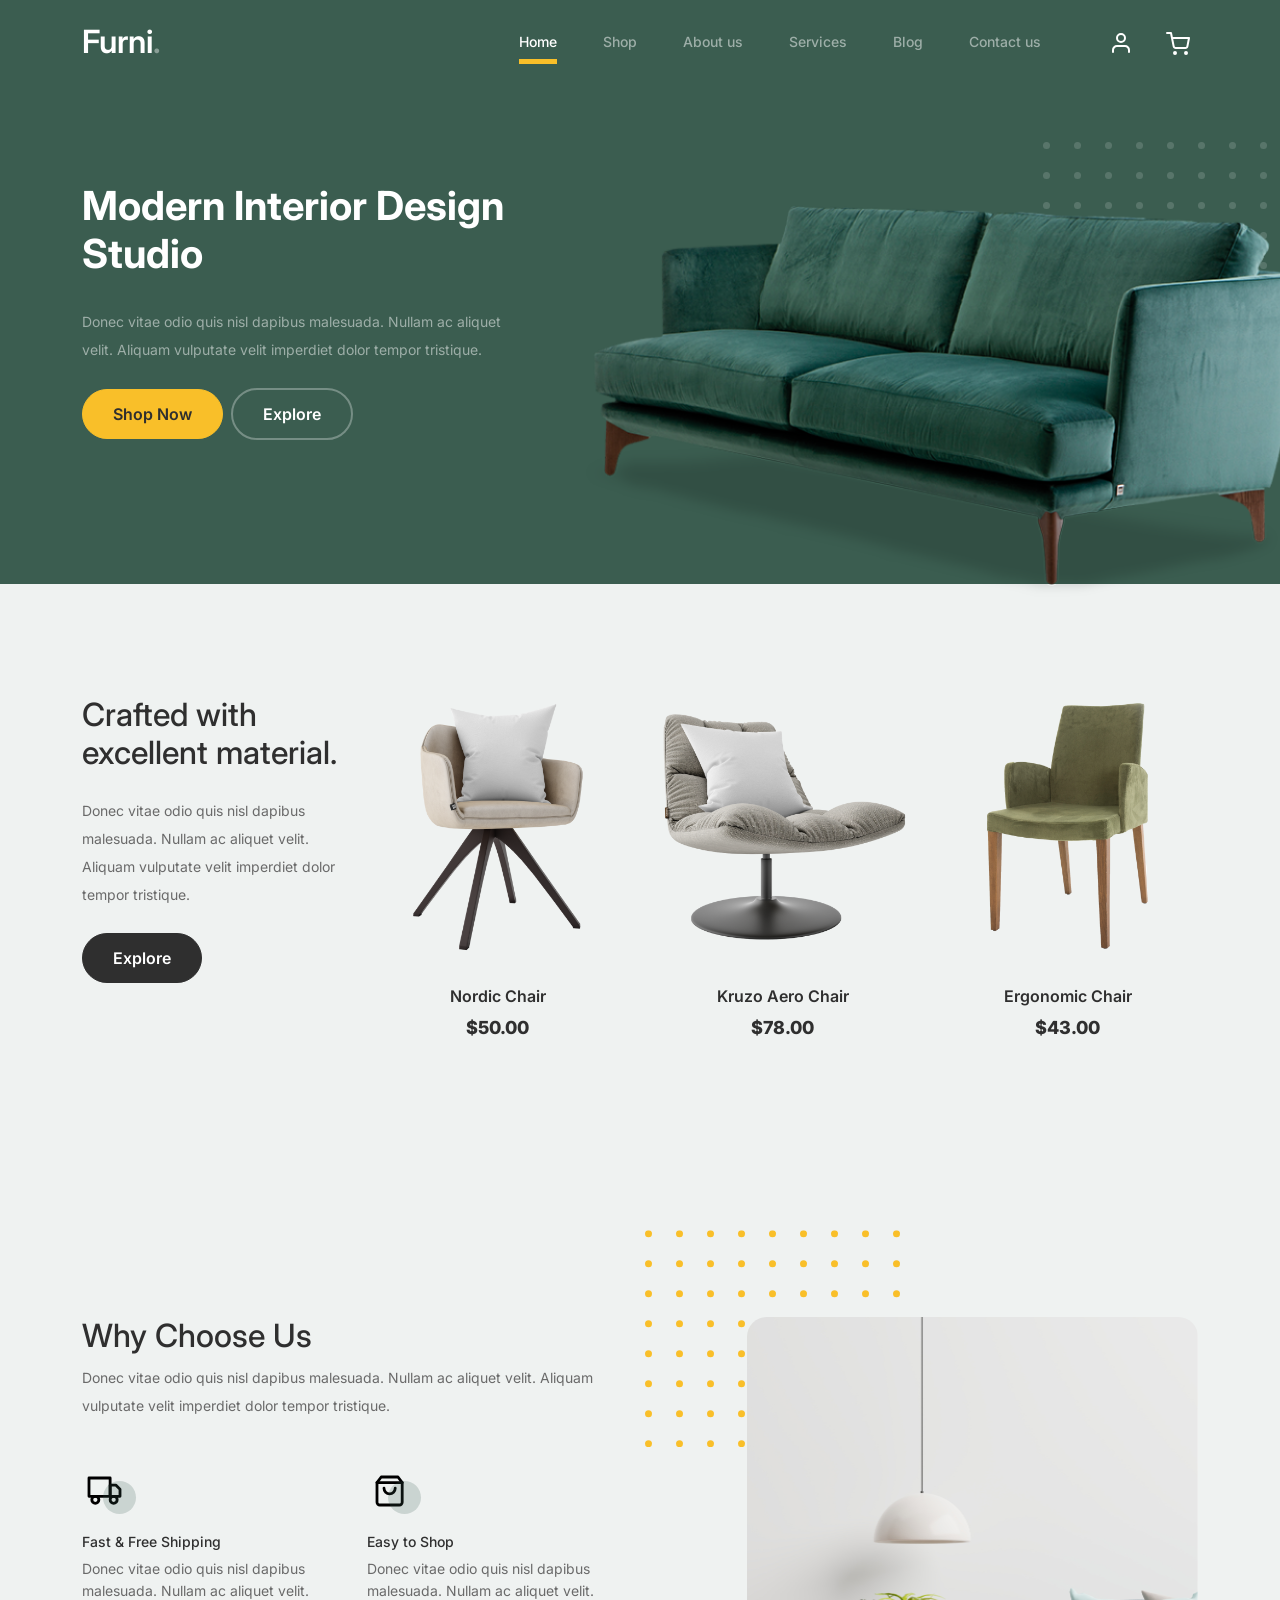
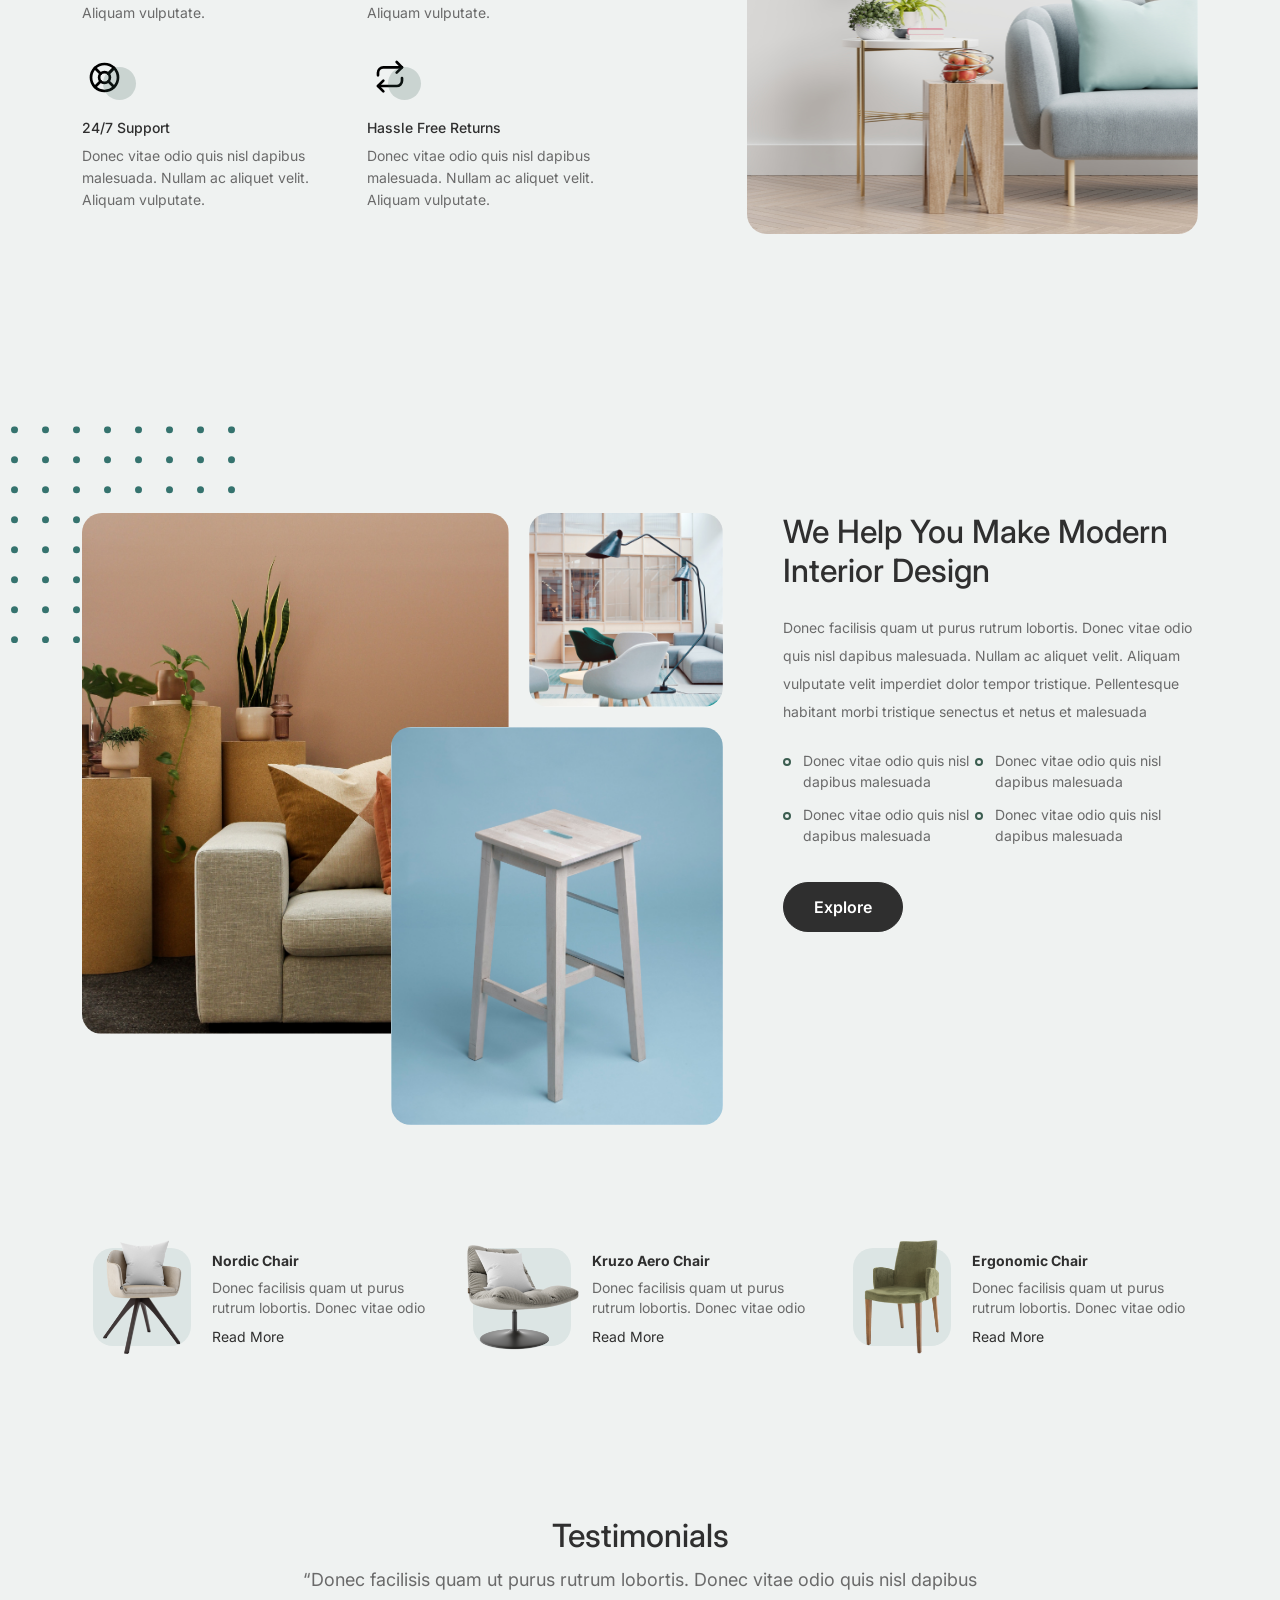
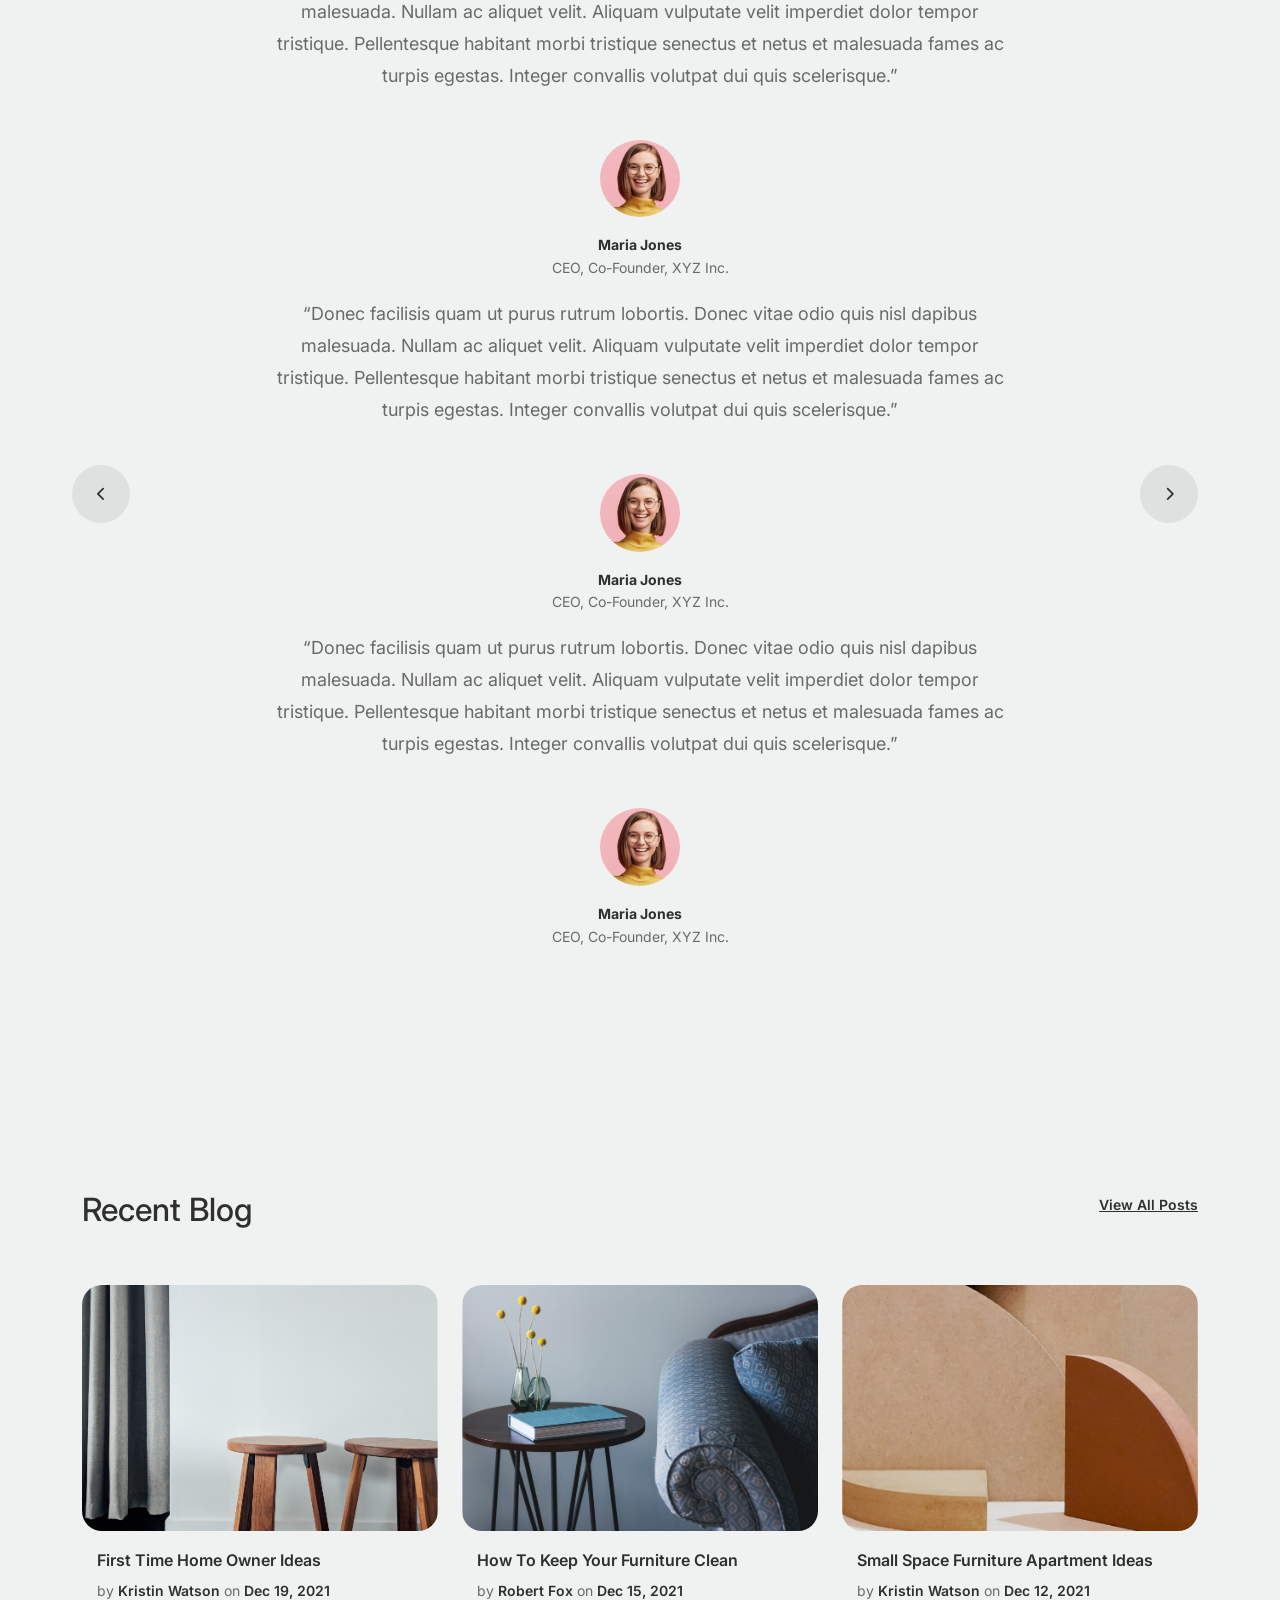
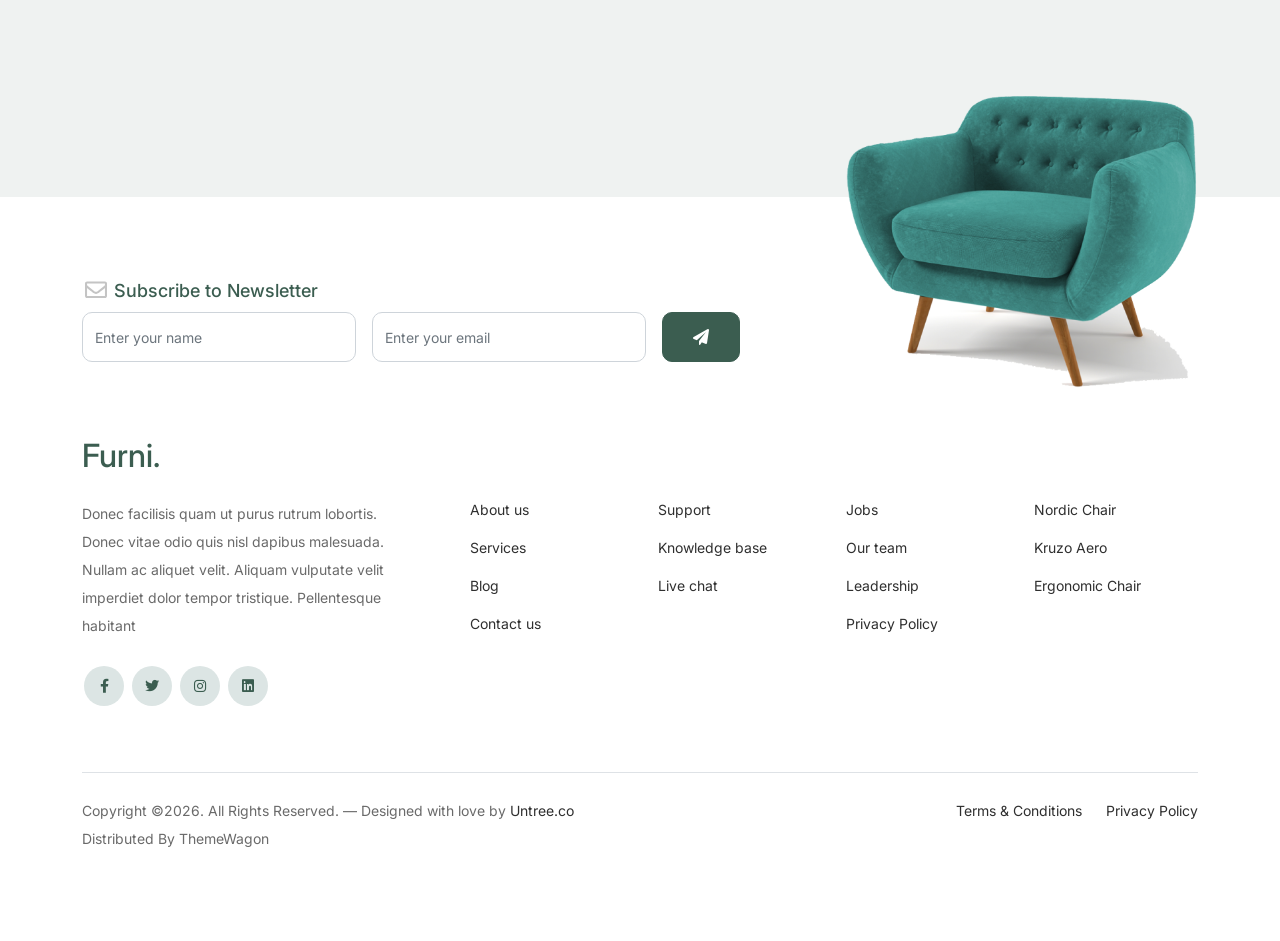
==== index.html @ c775f02a "Added the forms folder that contains the login,reg and forget password" ====
<!doctype html>
<html lang="en">
<head>
  <meta charset="utf-8">
  <meta name="viewport" content="width=device-width, initial-scale=1, shrink-to-fit=no">
  <meta name="author" content="Untree.co">
  <link rel="shortcut icon" href="favicon.png">

  <meta name="description" content="" />
  <meta name="keywords" content="bootstrap, bootstrap4" />

		<!-- Bootstrap CSS -->
		<link href="css/bootstrap.min.css" rel="stylesheet">
		<link href="https://cdnjs.cloudflare.com/ajax/libs/font-awesome/6.0.0-beta3/css/all.min.css" rel="stylesheet">
		<link href="css/tiny-slider.css" rel="stylesheet">
		<link href="css/style.css" rel="stylesheet">
		<title>Furni Free Bootstrap 5 Template for Furniture and Interior Design Websites by Untree.co </title>
	</head>

	<body>

		<!-- Start Header/Navigation -->
		<nav class="custom-navbar navbar navbar navbar-expand-md navbar-dark bg-dark" arial-label="Furni navigation bar">

			<div class="container">
				<a class="navbar-brand" href="index.html">Furni<span>.</span></a>

				<button class="navbar-toggler" type="button" data-bs-toggle="collapse" data-bs-target="#navbarsFurni" aria-controls="navbarsFurni" aria-expanded="false" aria-label="Toggle navigation">
					<span class="navbar-toggler-icon"></span>
				</button>

				<div class="collapse navbar-collapse" id="navbarsFurni">
					<ul class="custom-navbar-nav navbar-nav ms-auto mb-2 mb-md-0">
						<li class="nav-item active">
							<a class="nav-link" href="index.html">Home</a>
						</li>
						<li><a class="nav-link" href="shop.html">Shop</a></li>
						<li><a class="nav-link" href="about.html">About us</a></li>
						<li><a class="nav-link" href="services.html">Services</a></li>
						<li><a class="nav-link" href="blog.html">Blog</a></li>
						<li><a class="nav-link" href="contact.html">Contact us</a></li>
					</ul>

					<ul class="custom-navbar-cta navbar-nav mb-2 mb-md-0 ms-5">
						<li><a class="nav-link" href="/forms/login.html"><img src="images/user.svg"></a></li>
						<li><a class="nav-link" href="cart.html"><img src="images/cart.svg"></a></li>
					</ul>
				</div>
			</div>
				
		</nav>
		<!-- End Header/Navigation -->

		<!-- Start Hero Section -->
			<div class="hero">
				<div class="container">
					<div class="row justify-content-between">
						<div class="col-lg-5">
							<div class="intro-excerpt">
								<h1>Modern Interior <span clsas="d-block">Design Studio</span></h1>
								<p class="mb-4">Donec vitae odio quis nisl dapibus malesuada. Nullam ac aliquet velit. Aliquam vulputate velit imperdiet dolor tempor tristique.</p>
								<p><a href="" class="btn btn-secondary me-2">Shop Now</a><a href="#" class="btn btn-white-outline">Explore</a></p>
							</div>
						</div>
						<div class="col-lg-7">
							<div class="hero-img-wrap">
								<img src="images/couch.png" class="img-fluid">
							</div>
						</div>
					</div>
				</div>
			</div>
		<!-- End Hero Section -->

		<!-- Start Product Section -->
		<div class="product-section">
			<div class="container">
				<div class="row">

					<!-- Start Column 1 -->
					<div class="col-md-12 col-lg-3 mb-5 mb-lg-0">
						<h2 class="mb-4 section-title">Crafted with excellent material.</h2>
						<p class="mb-4">Donec vitae odio quis nisl dapibus malesuada. Nullam ac aliquet velit. Aliquam vulputate velit imperdiet dolor tempor tristique. </p>
						<p><a href="shop.html" class="btn">Explore</a></p>
					</div> 
					<!-- End Column 1 -->

					<!-- Start Column 2 -->
					<div class="col-12 col-md-4 col-lg-3 mb-5 mb-md-0">
						<a class="product-item" href="cart.html">
							<img src="images/product-1.png" class="img-fluid product-thumbnail">
							<h3 class="product-title">Nordic Chair</h3>
							<strong class="product-price">$50.00</strong>

							<span class="icon-cross">
								<img src="images/cross.svg" class="img-fluid">
							</span>
						</a>
					</div> 
					<!-- End Column 2 -->

					<!-- Start Column 3 -->
					<div class="col-12 col-md-4 col-lg-3 mb-5 mb-md-0">
						<a class="product-item" href="cart.html">
							<img src="images/product-2.png" class="img-fluid product-thumbnail">
							<h3 class="product-title">Kruzo Aero Chair</h3>
							<strong class="product-price">$78.00</strong>

							<span class="icon-cross">
								<img src="images/cross.svg" class="img-fluid">
							</span>
						</a>
					</div>
					<!-- End Column 3 -->

					<!-- Start Column 4 -->
					<div class="col-12 col-md-4 col-lg-3 mb-5 mb-md-0">
						<a class="product-item" href="cart.html">
							<img src="images/product-3.png" class="img-fluid product-thumbnail">
							<h3 class="product-title">Ergonomic Chair</h3>
							<strong class="product-price">$43.00</strong>

							<span class="icon-cross">
								<img src="images/cross.svg" class="img-fluid">
							</span>
						</a>
					</div>
					<!-- End Column 4 -->

				</div>
			</div>
		</div>
		<!-- End Product Section -->

		<!-- Start Why Choose Us Section -->
		<div class="why-choose-section">
			<div class="container">
				<div class="row justify-content-between">
					<div class="col-lg-6">
						<h2 class="section-title">Why Choose Us</h2>
						<p>Donec vitae odio quis nisl dapibus malesuada. Nullam ac aliquet velit. Aliquam vulputate velit imperdiet dolor tempor tristique.</p>

						<div class="row my-5">
							<div class="col-6 col-md-6">
								<div class="feature">
									<div class="icon">
										<img src="images/truck.svg" alt="Image" class="imf-fluid">
									</div>
									<h3>Fast &amp; Free Shipping</h3>
									<p>Donec vitae odio quis nisl dapibus malesuada. Nullam ac aliquet velit. Aliquam vulputate.</p>
								</div>
							</div>

							<div class="col-6 col-md-6">
								<div class="feature">
									<div class="icon">
										<img src="images/bag.svg" alt="Image" class="imf-fluid">
									</div>
									<h3>Easy to Shop</h3>
									<p>Donec vitae odio quis nisl dapibus malesuada. Nullam ac aliquet velit. Aliquam vulputate.</p>
								</div>
							</div>

							<div class="col-6 col-md-6">
								<div class="feature">
									<div class="icon">
										<img src="images/support.svg" alt="Image" class="imf-fluid">
									</div>
									<h3>24/7 Support</h3>
									<p>Donec vitae odio quis nisl dapibus malesuada. Nullam ac aliquet velit. Aliquam vulputate.</p>
								</div>
							</div>

							<div class="col-6 col-md-6">
								<div class="feature">
									<div class="icon">
										<img src="images/return.svg" alt="Image" class="imf-fluid">
									</div>
									<h3>Hassle Free Returns</h3>
									<p>Donec vitae odio quis nisl dapibus malesuada. Nullam ac aliquet velit. Aliquam vulputate.</p>
								</div>
							</div>

						</div>
					</div>

					<div class="col-lg-5">
						<div class="img-wrap">
							<img src="images/why-choose-us-img.jpg" alt="Image" class="img-fluid">
						</div>
					</div>

				</div>
			</div>
		</div>
		<!-- End Why Choose Us Section -->

		<!-- Start We Help Section -->
		<div class="we-help-section">
			<div class="container">
				<div class="row justify-content-between">
					<div class="col-lg-7 mb-5 mb-lg-0">
						<div class="imgs-grid">
							<div class="grid grid-1"><img src="images/img-grid-1.jpg" alt="Untree.co"></div>
							<div class="grid grid-2"><img src="images/img-grid-2.jpg" alt="Untree.co"></div>
							<div class="grid grid-3"><img src="images/img-grid-3.jpg" alt="Untree.co"></div>
						</div>
					</div>
					<div class="col-lg-5 ps-lg-5">
						<h2 class="section-title mb-4">We Help You Make Modern Interior Design</h2>
						<p>Donec facilisis quam ut purus rutrum lobortis. Donec vitae odio quis nisl dapibus malesuada. Nullam ac aliquet velit. Aliquam vulputate velit imperdiet dolor tempor tristique. Pellentesque habitant morbi tristique senectus et netus et malesuada</p>

						<ul class="list-unstyled custom-list my-4">
							<li>Donec vitae odio quis nisl dapibus malesuada</li>
							<li>Donec vitae odio quis nisl dapibus malesuada</li>
							<li>Donec vitae odio quis nisl dapibus malesuada</li>
							<li>Donec vitae odio quis nisl dapibus malesuada</li>
						</ul>
						<p><a herf="#" class="btn">Explore</a></p>
					</div>
				</div>
			</div>
		</div>
		<!-- End We Help Section -->

		<!-- Start Popular Product -->
		<div class="popular-product">
			<div class="container">
				<div class="row">

					<div class="col-12 col-md-6 col-lg-4 mb-4 mb-lg-0">
						<div class="product-item-sm d-flex">
							<div class="thumbnail">
								<img src="images/product-1.png" alt="Image" class="img-fluid">
							</div>
							<div class="pt-3">
								<h3>Nordic Chair</h3>
								<p>Donec facilisis quam ut purus rutrum lobortis. Donec vitae odio </p>
								<p><a href="#">Read More</a></p>
							</div>
						</div>
					</div>

					<div class="col-12 col-md-6 col-lg-4 mb-4 mb-lg-0">
						<div class="product-item-sm d-flex">
							<div class="thumbnail">
								<img src="images/product-2.png" alt="Image" class="img-fluid">
							</div>
							<div class="pt-3">
								<h3>Kruzo Aero Chair</h3>
								<p>Donec facilisis quam ut purus rutrum lobortis. Donec vitae odio </p>
								<p><a href="#">Read More</a></p>
							</div>
						</div>
					</div>

					<div class="col-12 col-md-6 col-lg-4 mb-4 mb-lg-0">
						<div class="product-item-sm d-flex">
							<div class="thumbnail">
								<img src="images/product-3.png" alt="Image" class="img-fluid">
							</div>
							<div class="pt-3">
								<h3>Ergonomic Chair</h3>
								<p>Donec facilisis quam ut purus rutrum lobortis. Donec vitae odio </p>
								<p><a href="#">Read More</a></p>
							</div>
						</div>
					</div>

				</div>
			</div>
		</div>
		<!-- End Popular Product -->

		<!-- Start Testimonial Slider -->
		<div class="testimonial-section">
			<div class="container">
				<div class="row">
					<div class="col-lg-7 mx-auto text-center">
						<h2 class="section-title">Testimonials</h2>
					</div>
				</div>

				<div class="row justify-content-center">
					<div class="col-lg-12">
						<div class="testimonial-slider-wrap text-center">

							<div id="testimonial-nav">
								<span class="prev" data-controls="prev"><span class="fa fa-chevron-left"></span></span>
								<span class="next" data-controls="next"><span class="fa fa-chevron-right"></span></span>
							</div>

							<div class="testimonial-slider">
								
								<div class="item">
									<div class="row justify-content-center">
										<div class="col-lg-8 mx-auto">

											<div class="testimonial-block text-center">
												<blockquote class="mb-5">
													<p>&ldquo;Donec facilisis quam ut purus rutrum lobortis. Donec vitae odio quis nisl dapibus malesuada. Nullam ac aliquet velit. Aliquam vulputate velit imperdiet dolor tempor tristique. Pellentesque habitant morbi tristique senectus et netus et malesuada fames ac turpis egestas. Integer convallis volutpat dui quis scelerisque.&rdquo;</p>
												</blockquote>

												<div class="author-info">
													<div class="author-pic">
														<img src="images/person-1.png" alt="Maria Jones" class="img-fluid">
													</div>
													<h3 class="font-weight-bold">Maria Jones</h3>
													<span class="position d-block mb-3">CEO, Co-Founder, XYZ Inc.</span>
												</div>
											</div>

										</div>
									</div>
								</div> 
								<!-- END item -->

								<div class="item">
									<div class="row justify-content-center">
										<div class="col-lg-8 mx-auto">

											<div class="testimonial-block text-center">
												<blockquote class="mb-5">
													<p>&ldquo;Donec facilisis quam ut purus rutrum lobortis. Donec vitae odio quis nisl dapibus malesuada. Nullam ac aliquet velit. Aliquam vulputate velit imperdiet dolor tempor tristique. Pellentesque habitant morbi tristique senectus et netus et malesuada fames ac turpis egestas. Integer convallis volutpat dui quis scelerisque.&rdquo;</p>
												</blockquote>

												<div class="author-info">
													<div class="author-pic">
														<img src="images/person-1.png" alt="Maria Jones" class="img-fluid">
													</div>
													<h3 class="font-weight-bold">Maria Jones</h3>
													<span class="position d-block mb-3">CEO, Co-Founder, XYZ Inc.</span>
												</div>
											</div>

										</div>
									</div>
								</div> 
								<!-- END item -->

								<div class="item">
									<div class="row justify-content-center">
										<div class="col-lg-8 mx-auto">

											<div class="testimonial-block text-center">
												<blockquote class="mb-5">
													<p>&ldquo;Donec facilisis quam ut purus rutrum lobortis. Donec vitae odio quis nisl dapibus malesuada. Nullam ac aliquet velit. Aliquam vulputate velit imperdiet dolor tempor tristique. Pellentesque habitant morbi tristique senectus et netus et malesuada fames ac turpis egestas. Integer convallis volutpat dui quis scelerisque.&rdquo;</p>
												</blockquote>

												<div class="author-info">
													<div class="author-pic">
														<img src="images/person-1.png" alt="Maria Jones" class="img-fluid">
													</div>
													<h3 class="font-weight-bold">Maria Jones</h3>
													<span class="position d-block mb-3">CEO, Co-Founder, XYZ Inc.</span>
												</div>
											</div>

										</div>
									</div>
								</div> 
								<!-- END item -->

							</div>

						</div>
					</div>
				</div>
			</div>
		</div>
		<!-- End Testimonial Slider -->

		<!-- Start Blog Section -->
		<div class="blog-section">
			<div class="container">
				<div class="row mb-5">
					<div class="col-md-6">
						<h2 class="section-title">Recent Blog</h2>
					</div>
					<div class="col-md-6 text-start text-md-end">
						<a href="#" class="more">View All Posts</a>
					</div>
				</div>

				<div class="row">

					<div class="col-12 col-sm-6 col-md-4 mb-4 mb-md-0">
						<div class="post-entry">
							<a href="#" class="post-thumbnail"><img src="images/post-1.jpg" alt="Image" class="img-fluid"></a>
							<div class="post-content-entry">
								<h3><a href="#">First Time Home Owner Ideas</a></h3>
								<div class="meta">
									<span>by <a href="#">Kristin Watson</a></span> <span>on <a href="#">Dec 19, 2021</a></span>
								</div>
							</div>
						</div>
					</div>

					<div class="col-12 col-sm-6 col-md-4 mb-4 mb-md-0">
						<div class="post-entry">
							<a href="#" class="post-thumbnail"><img src="images/post-2.jpg" alt="Image" class="img-fluid"></a>
							<div class="post-content-entry">
								<h3><a href="#">How To Keep Your Furniture Clean</a></h3>
								<div class="meta">
									<span>by <a href="#">Robert Fox</a></span> <span>on <a href="#">Dec 15, 2021</a></span>
								</div>
							</div>
						</div>
					</div>

					<div class="col-12 col-sm-6 col-md-4 mb-4 mb-md-0">
						<div class="post-entry">
							<a href="#" class="post-thumbnail"><img src="images/post-3.jpg" alt="Image" class="img-fluid"></a>
							<div class="post-content-entry">
								<h3><a href="#">Small Space Furniture Apartment Ideas</a></h3>
								<div class="meta">
									<span>by <a href="#">Kristin Watson</a></span> <span>on <a href="#">Dec 12, 2021</a></span>
								</div>
							</div>
						</div>
					</div>

				</div>
			</div>
		</div>
		<!-- End Blog Section -->	

		<!-- Start Footer Section -->
		<footer class="footer-section">
			<div class="container relative">

				<div class="sofa-img">
					<img src="images/sofa.png" alt="Image" class="img-fluid">
				</div>

				<div class="row">
					<div class="col-lg-8">
						<div class="subscription-form">
							<h3 class="d-flex align-items-center"><span class="me-1"><img src="images/envelope-outline.svg" alt="Image" class="img-fluid"></span><span>Subscribe to Newsletter</span></h3>

							<form action="#" class="row g-3">
								<div class="col-auto">
									<input type="text" class="form-control" placeholder="Enter your name">
								</div>
								<div class="col-auto">
									<input type="email" class="form-control" placeholder="Enter your email">
								</div>
								<div class="col-auto">
									<button class="btn btn-primary">
										<span class="fa fa-paper-plane"></span>
									</button>
								</div>
							</form>

						</div>
					</div>
				</div>

				<div class="row g-5 mb-5">
					<div class="col-lg-4">
						<div class="mb-4 footer-logo-wrap"><a href="#" class="footer-logo">Furni<span>.</span></a></div>
						<p class="mb-4">Donec facilisis quam ut purus rutrum lobortis. Donec vitae odio quis nisl dapibus malesuada. Nullam ac aliquet velit. Aliquam vulputate velit imperdiet dolor tempor tristique. Pellentesque habitant</p>

						<ul class="list-unstyled custom-social">
							<li><a href="#"><span class="fa fa-brands fa-facebook-f"></span></a></li>
							<li><a href="#"><span class="fa fa-brands fa-twitter"></span></a></li>
							<li><a href="#"><span class="fa fa-brands fa-instagram"></span></a></li>
							<li><a href="#"><span class="fa fa-brands fa-linkedin"></span></a></li>
						</ul>
					</div>

					<div class="col-lg-8">
						<div class="row links-wrap">
							<div class="col-6 col-sm-6 col-md-3">
								<ul class="list-unstyled">
									<li><a href="#">About us</a></li>
									<li><a href="#">Services</a></li>
									<li><a href="#">Blog</a></li>
									<li><a href="#">Contact us</a></li>
								</ul>
							</div>

							<div class="col-6 col-sm-6 col-md-3">
								<ul class="list-unstyled">
									<li><a href="#">Support</a></li>
									<li><a href="#">Knowledge base</a></li>
									<li><a href="#">Live chat</a></li>
								</ul>
							</div>

							<div class="col-6 col-sm-6 col-md-3">
								<ul class="list-unstyled">
									<li><a href="#">Jobs</a></li>
									<li><a href="#">Our team</a></li>
									<li><a href="#">Leadership</a></li>
									<li><a href="#">Privacy Policy</a></li>
								</ul>
							</div>

							<div class="col-6 col-sm-6 col-md-3">
								<ul class="list-unstyled">
									<li><a href="#">Nordic Chair</a></li>
									<li><a href="#">Kruzo Aero</a></li>
									<li><a href="#">Ergonomic Chair</a></li>
								</ul>
							</div>
						</div>
					</div>

				</div>

				<div class="border-top copyright">
					<div class="row pt-4">
						<div class="col-lg-6">
							<p class="mb-2 text-center text-lg-start">Copyright &copy;<script>document.write(new Date().getFullYear());</script>. All Rights Reserved. &mdash; Designed with love by <a href="https://untree.co">Untree.co</a> Distributed By <a hreff="https://themewagon.com">ThemeWagon</a>  <!-- License information: https://untree.co/license/ -->
            </p>
						</div>

						<div class="col-lg-6 text-center text-lg-end">
							<ul class="list-unstyled d-inline-flex ms-auto">
								<li class="me-4"><a href="#">Terms &amp; Conditions</a></li>
								<li><a href="#">Privacy Policy</a></li>
							</ul>
						</div>

					</div>
				</div>

			</div>
		</footer>
		<!-- End Footer Section -->	


		<script src="js/bootstrap.bundle.min.js"></script>
		<script src="js/tiny-slider.js"></script>
		<script src="js/custom.js"></script>
	</body>

</html>
---- css/tiny-slider.css ----
.tns-outer{padding:0 !important}.tns-outer [hidden]{display:none !important}.tns-outer [aria-controls],.tns-outer [data-action]{cursor:pointer}.tns-slider{-webkit-transition:all 0s;-moz-transition:all 0s;transition:all 0s}.tns-slider>.tns-item{-webkit-box-sizing:border-box;-moz-box-sizing:border-box;box-sizing:border-box}.tns-horizontal.tns-subpixel{white-space:nowrap}.tns-horizontal.tns-subpixel>.tns-item{display:inline-block;vertical-align:top;white-space:normal}.tns-horizontal.tns-no-subpixel:after{content:'';display:table;clear:both}.tns-horizontal.tns-no-subpixel>.tns-item{float:left}.tns-horizontal.tns-carousel.tns-no-subpixel>.tns-item{margin-right:-100%}.tns-no-calc{position:relative;left:0}.tns-gallery{position:relative;left:0;min-height:1px}.tns-gallery>.tns-item{position:absolute;left:-100%;-webkit-transition:transform 0s, opacity 0s;-moz-transition:transform 0s, opacity 0s;transition:transform 0s, opacity 0s}.tns-gallery>.tns-slide-active{position:relative;left:auto !important}.tns-gallery>.tns-moving{-webkit-transition:all 0.25s;-moz-transition:all 0.25s;transition:all 0.25s}.tns-autowidth{display:inline-block}.tns-lazy-img{-webkit-transition:opacity 0.6s;-moz-transition:opacity 0.6s;transition:opacity 0.6s;opacity:0.6}.tns-lazy-img.tns-complete{opacity:1}.tns-ah{-webkit-transition:height 0s;-moz-transition:height 0s;transition:height 0s}.tns-ovh{overflow:hidden}.tns-visually-hidden{position:absolute;left:-10000em}.tns-transparent{opacity:0;visibility:hidden}.tns-fadeIn{opacity:1;filter:alpha(opacity=100);z-index:0}.tns-normal,.tns-fadeOut{opacity:0;filter:alpha(opacity=0);z-index:-1}.tns-vpfix{white-space:nowrap}.tns-vpfix>div,.tns-vpfix>li{display:inline-block}.tns-t-subp2{margin:0 auto;width:310px;position:relative;height:10px;overflow:hidden}.tns-t-ct{width:2333.3333333%;width:-webkit-calc(100% * 70 / 3);width:-moz-calc(100% * 70 / 3);width:calc(100% * 70 / 3);position:absolute;right:0}.tns-t-ct:after{content:'';display:table;clear:both}.tns-t-ct>div{width:1.4285714%;width:-webkit-calc(100% / 70);width:-moz-calc(100% / 70);width:calc(100% / 70);height:10px;float:left}

/*# sourceMappingURL=sourcemaps/tiny-slider.css.map */
---- css/style.css ----
/*
* Template Name: UntreeStore
* Template Author: Untree.co
* Author URI: https://untree.co/
* License: https://creativecommons.org/licenses/by/3.0/
*/
@import url("https://fonts.googleapis.com/css2?family=Inter:wght@400;500;600;700;800&display=swap");
body {
  overflow-x: hidden;
  position: relative; }

body {
  font-family: "Inter", sans-serif;
  font-weight: 400;
  line-height: 28px;
  color: #6a6a6a;
  font-size: 14px;
  background-color: #eff2f1; }

a {
  text-decoration: none;
  -webkit-transition: .3s all ease;
  -o-transition: .3s all ease;
  transition: .3s all ease;
  color: #2f2f2f;
  text-decoration: underline; }
  a:hover {
    color: #2f2f2f;
    text-decoration: none; }
  a.more {
    font-weight: 600; }

.custom-navbar {
  background: #3b5d50 !important;
  padding-top: 20px;
  padding-bottom: 20px; }
  .custom-navbar .navbar-brand {
    font-size: 32px;
    font-weight: 600; }
    .custom-navbar .navbar-brand > span {
      opacity: .4; }
  .custom-navbar .navbar-toggler {
    border-color: transparent; }
    .custom-navbar .navbar-toggler:active, .custom-navbar .navbar-toggler:focus {
      -webkit-box-shadow: none;
      box-shadow: none;
      outline: none; }
  @media (min-width: 992px) {
    .custom-navbar .custom-navbar-nav li {
      margin-left: 15px;
      margin-right: 15px; } }
  .custom-navbar .custom-navbar-nav li a {
    font-weight: 500;
    color: #ffffff !important;
    opacity: .5;
    -webkit-transition: .3s all ease;
    -o-transition: .3s all ease;
    transition: .3s all ease;
    position: relative; }
    @media (min-width: 768px) {
      .custom-navbar .custom-navbar-nav li a:before {
        content: "";
        position: absolute;
        bottom: 0;
        left: 8px;
        right: 8px;
        background: #f9bf29;
        height: 5px;
        opacity: 1;
        visibility: visible;
        width: 0;
        -webkit-transition: .15s all ease-out;
        -o-transition: .15s all ease-out;
        transition: .15s all ease-out; } }
    .custom-navbar .custom-navbar-nav li a:hover {
      opacity: 1; }
      .custom-navbar .custom-navbar-nav li a:hover:before {
        width: calc(100% - 16px); }
  .custom-navbar .custom-navbar-nav li.active a {
    opacity: 1; }
    .custom-navbar .custom-navbar-nav li.active a:before {
      width: calc(100% - 16px); }
  .custom-navbar .custom-navbar-cta {
    margin-left: 0 !important;
    -webkit-box-orient: horizontal;
    -webkit-box-direction: normal;
    -ms-flex-direction: row;
    flex-direction: row; }
    @media (min-width: 768px) {
      .custom-navbar .custom-navbar-cta {
        margin-left: 40px !important; } }
    .custom-navbar .custom-navbar-cta li {
      margin-left: 0px;
      margin-right: 0px; }
      .custom-navbar .custom-navbar-cta li:first-child {
        margin-right: 20px; }

.hero {
  background: #3b5d50;
  padding: calc(4rem - 30px) 0 0rem 0; }
  @media (min-width: 768px) {
    .hero {
      padding: calc(4rem - 30px) 0 4rem 0; } }
  @media (min-width: 992px) {
    .hero {
      padding: calc(8rem - 30px) 0 8rem 0; } }
  .hero .intro-excerpt {
    position: relative;
    z-index: 4; }
    @media (min-width: 992px) {
      .hero .intro-excerpt {
        max-width: 450px; } }
  .hero h1 {
    font-weight: 700;
    color: #ffffff;
    margin-bottom: 30px; }
    @media (min-width: 1400px) {
      .hero h1 {
        font-size: 54px; } }
  .hero p {
    color: rgba(255, 255, 255, 0.5);
    margin-botom: 30px; }
  .hero .hero-img-wrap {
    position: relative; }
    .hero .hero-img-wrap img {
      position: relative;
      top: 0px;
      right: 0px;
      z-index: 2;
      max-width: 780px;
      left: -20px; }
      @media (min-width: 768px) {
        .hero .hero-img-wrap img {
          right: 0px;
          left: -100px; } }
      @media (min-width: 992px) {
        .hero .hero-img-wrap img {
          left: 0px;
          top: -80px;
          position: absolute;
          right: -50px; } }
      @media (min-width: 1200px) {
        .hero .hero-img-wrap img {
          left: 0px;
          top: -80px;
          right: -100px; } }
    .hero .hero-img-wrap:after {
      content: "";
      position: absolute;
      width: 255px;
      height: 217px;
      background-image: url("../images/dots-light.svg");
      background-size: contain;
      background-repeat: no-repeat;
      right: -100px;
      top: -0px; }
      @media (min-width: 1200px) {
        .hero .hero-img-wrap:after {
          top: -40px; } }

.btn {
  font-weight: 600;
  padding: 12px 30px;
  border-radius: 30px;
  color: #ffffff;
  background: #2f2f2f;
  border-color: #2f2f2f; }
  .btn:hover {
    color: #ffffff;
    background: #222222;
    border-color: #222222; }
  .btn:active, .btn:focus {
    outline: none !important;
    -webkit-box-shadow: none;
    box-shadow: none; }
  .btn.btn-primary {
    background: #3b5d50;
    border-color: #3b5d50; }
    .btn.btn-primary:hover {
      background: #314d43;
      border-color: #314d43; }
  .btn.btn-secondary {
    color: #2f2f2f;
    background: #f9bf29;
    border-color: #f9bf29; }
    .btn.btn-secondary:hover {
      background: #f8b810;
      border-color: #f8b810; }
  .btn.btn-white-outline {
    background: transparent;
    border-width: 2px;
    border-color: rgba(255, 255, 255, 0.3); }
    .btn.btn-white-outline:hover {
      border-color: white;
      color: #ffffff; }

.section-title {
  color: #2f2f2f; }

.product-section {
  padding: 7rem 0; }
  .product-section .product-item {
    text-align: center;
    text-decoration: none;
    display: block;
    position: relative;
    padding-bottom: 50px;
    cursor: pointer; }
    .product-section .product-item .product-thumbnail {
      margin-bottom: 30px;
      position: relative;
      top: 0;
      -webkit-transition: .3s all ease;
      -o-transition: .3s all ease;
      transition: .3s all ease; }
    .product-section .product-item h3 {
      font-weight: 600;
      font-size: 16px; }
    .product-section .product-item strong {
      font-weight: 800 !important;
      font-size: 18px !important; }
    .product-section .product-item h3, .product-section .product-item strong {
      color: #2f2f2f;
      text-decoration: none; }
    .product-section .product-item .icon-cross {
      position: absolute;
      width: 35px;
      height: 35px;
      display: inline-block;
      background: #2f2f2f;
      bottom: 15px;
      left: 50%;
      -webkit-transform: translateX(-50%);
      -ms-transform: translateX(-50%);
      transform: translateX(-50%);
      margin-bottom: -17.5px;
      border-radius: 50%;
      opacity: 0;
      visibility: hidden;
      -webkit-transition: .3s all ease;
      -o-transition: .3s all ease;
      transition: .3s all ease; }
      .product-section .product-item .icon-cross img {
        position: absolute;
        left: 50%;
        top: 50%;
        -webkit-transform: translate(-50%, -50%);
        -ms-transform: translate(-50%, -50%);
        transform: translate(-50%, -50%); }
    .product-section .product-item:before {
      bottom: 0;
      left: 0;
      right: 0;
      position: absolute;
      content: "";
      background: #dce5e4;
      height: 0%;
      z-index: -1;
      border-radius: 10px;
      -webkit-transition: .3s all ease;
      -o-transition: .3s all ease;
      transition: .3s all ease; }
    .product-section .product-item:hover .product-thumbnail {
      top: -25px; }
    .product-section .product-item:hover .icon-cross {
      bottom: 0;
      opacity: 1;
      visibility: visible; }
    .product-section .product-item:hover:before {
      height: 70%; }

.why-choose-section {
  padding: 7rem 0; }
  .why-choose-section .img-wrap {
    position: relative; }
    .why-choose-section .img-wrap:before {
      position: absolute;
      content: "";
      width: 255px;
      height: 217px;
      background-image: url("../images/dots-yellow.svg");
      background-repeat: no-repeat;
      background-size: contain;
      -webkit-transform: translate(-40%, -40%);
      -ms-transform: translate(-40%, -40%);
      transform: translate(-40%, -40%);
      z-index: -1; }
    .why-choose-section .img-wrap img {
      border-radius: 20px; }

.feature {
  margin-bottom: 30px; }
  .feature .icon {
    display: inline-block;
    position: relative;
    margin-bottom: 20px; }
    .feature .icon:before {
      content: "";
      width: 33px;
      height: 33px;
      position: absolute;
      background: rgba(59, 93, 80, 0.2);
      border-radius: 50%;
      right: -8px;
      bottom: 0; }
  .feature h3 {
    font-size: 14px;
    color: #2f2f2f; }
  .feature p {
    font-size: 14px;
    line-height: 22px;
    color: #6a6a6a; }

.we-help-section {
  padding: 7rem 0; }
  .we-help-section .imgs-grid {
    display: -ms-grid;
    display: grid;
    -ms-grid-columns: (1fr)[27];
    grid-template-columns: repeat(27, 1fr);
    position: relative; }
    .we-help-section .imgs-grid:before {
      position: absolute;
      content: "";
      width: 255px;
      height: 217px;
      background-image: url("../images/dots-green.svg");
      background-size: contain;
      background-repeat: no-repeat;
      -webkit-transform: translate(-40%, -40%);
      -ms-transform: translate(-40%, -40%);
      transform: translate(-40%, -40%);
      z-index: -1; }
    .we-help-section .imgs-grid .grid {
      position: relative; }
      .we-help-section .imgs-grid .grid img {
        border-radius: 20px;
        max-width: 100%; }
      .we-help-section .imgs-grid .grid.grid-1 {
        -ms-grid-column: 1;
        -ms-grid-column-span: 18;
        grid-column: 1 / span 18;
        -ms-grid-row: 1;
        -ms-grid-row-span: 27;
        grid-row: 1 / span 27; }
      .we-help-section .imgs-grid .grid.grid-2 {
        -ms-grid-column: 19;
        -ms-grid-column-span: 27;
        grid-column: 19 / span 27;
        -ms-grid-row: 1;
        -ms-grid-row-span: 5;
        grid-row: 1 / span 5;
        padding-left: 20px; }
      .we-help-section .imgs-grid .grid.grid-3 {
        -ms-grid-column: 14;
        -ms-grid-column-span: 16;
        grid-column: 14 / span 16;
        -ms-grid-row: 6;
        -ms-grid-row-span: 27;
        grid-row: 6 / span 27;
        padding-top: 20px; }

.custom-list {
  width: 100%; }
  .custom-list li {
    display: inline-block;
    width: calc(50% - 20px);
    margin-bottom: 12px;
    line-height: 1.5;
    position: relative;
    padding-left: 20px; }
    .custom-list li:before {
      content: "";
      width: 8px;
      height: 8px;
      border-radius: 50%;
      border: 2px solid #3b5d50;
      position: absolute;
      left: 0;
      top: 8px; }

.popular-product {
  padding: 0 0 7rem 0; }
  .popular-product .product-item-sm h3 {
    font-size: 14px;
    font-weight: 700;
    color: #2f2f2f; }
  .popular-product .product-item-sm a {
    text-decoration: none;
    color: #2f2f2f;
    -webkit-transition: .3s all ease;
    -o-transition: .3s all ease;
    transition: .3s all ease; }
    .popular-product .product-item-sm a:hover {
      color: rgba(47, 47, 47, 0.5); }
  .popular-product .product-item-sm p {
    line-height: 1.4;
    margin-bottom: 10px;
    font-size: 14px; }
  .popular-product .product-item-sm .thumbnail {
    margin-right: 10px;
    -webkit-box-flex: 0;
    -ms-flex: 0 0 120px;
    flex: 0 0 120px;
    position: relative; }
    .popular-product .product-item-sm .thumbnail:before {
      content: "";
      position: absolute;
      border-radius: 20px;
      background: #dce5e4;
      width: 98px;
      height: 98px;
      top: 50%;
      left: 50%;
      -webkit-transform: translate(-50%, -50%);
      -ms-transform: translate(-50%, -50%);
      transform: translate(-50%, -50%);
      z-index: -1; }

.testimonial-section {
  padding: 3rem 0 7rem 0; }

.testimonial-slider-wrap {
  position: relative; }
  .testimonial-slider-wrap .tns-inner {
    padding-top: 30px; }
  .testimonial-slider-wrap .item .testimonial-block blockquote {
    font-size: 16px; }
    @media (min-width: 768px) {
      .testimonial-slider-wrap .item .testimonial-block blockquote {
        line-height: 32px;
        font-size: 18px; } }
  .testimonial-slider-wrap .item .testimonial-block .author-info .author-pic {
    margin-bottom: 20px; }
    .testimonial-slider-wrap .item .testimonial-block .author-info .author-pic img {
      max-width: 80px;
      border-radius: 50%; }
  .testimonial-slider-wrap .item .testimonial-block .author-info h3 {
    font-size: 14px;
    font-weight: 700;
    color: #2f2f2f;
    margin-bottom: 0; }
  .testimonial-slider-wrap #testimonial-nav {
    position: absolute;
    top: 50%;
    z-index: 99;
    width: 100%;
    display: none; }
    @media (min-width: 768px) {
      .testimonial-slider-wrap #testimonial-nav {
        display: block; } }
    .testimonial-slider-wrap #testimonial-nav > span {
      cursor: pointer;
      position: absolute;
      width: 58px;
      height: 58px;
      line-height: 58px;
      border-radius: 50%;
      background: rgba(59, 93, 80, 0.1);
      color: #2f2f2f;
      -webkit-transition: .3s all ease;
      -o-transition: .3s all ease;
      transition: .3s all ease; }
      .testimonial-slider-wrap #testimonial-nav > span:hover {
        background: #3b5d50;
        color: #ffffff; }
    .testimonial-slider-wrap #testimonial-nav .prev {
      left: -10px; }
    .testimonial-slider-wrap #testimonial-nav .next {
      right: 0; }
  .testimonial-slider-wrap .tns-nav {
    position: absolute;
    bottom: -50px;
    left: 50%;
    -webkit-transform: translateX(-50%);
    -ms-transform: translateX(-50%);
    transform: translateX(-50%); }
    .testimonial-slider-wrap .tns-nav button {
      background: none;
      border: none;
      display: inline-block;
      position: relative;
      width: 0 !important;
      height: 7px !important;
      margin: 2px; }
      .testimonial-slider-wrap .tns-nav button:active, .testimonial-slider-wrap .tns-nav button:focus, .testimonial-slider-wrap .tns-nav button:hover {
        outline: none;
        -webkit-box-shadow: none;
        box-shadow: none;
        background: none; }
      .testimonial-slider-wrap .tns-nav button:before {
        display: block;
        width: 7px;
        height: 7px;
        left: 0;
        top: 0;
        position: absolute;
        content: "";
        border-radius: 50%;
        -webkit-transition: .3s all ease;
        -o-transition: .3s all ease;
        transition: .3s all ease;
        background-color: #d6d6d6; }
      .testimonial-slider-wrap .tns-nav button:hover:before, .testimonial-slider-wrap .tns-nav button.tns-nav-active:before {
        background-color: #3b5d50; }

.before-footer-section {
  padding: 7rem 0 12rem 0 !important; }

.blog-section {
  padding: 7rem 0 12rem 0; }
  .blog-section .post-entry a {
    text-decoration: none; }
  .blog-section .post-entry .post-thumbnail {
    display: block;
    margin-bottom: 20px; }
    .blog-section .post-entry .post-thumbnail img {
      border-radius: 20px;
      -webkit-transition: .3s all ease;
      -o-transition: .3s all ease;
      transition: .3s all ease; }
  .blog-section .post-entry .post-content-entry {
    padding-left: 15px;
    padding-right: 15px; }
    .blog-section .post-entry .post-content-entry h3 {
      font-size: 16px;
      margin-bottom: 0;
      font-weight: 600;
      margin-bottom: 7px; }
    .blog-section .post-entry .post-content-entry .meta {
      font-size: 14px; }
      .blog-section .post-entry .post-content-entry .meta a {
        font-weight: 600; }
  .blog-section .post-entry:hover .post-thumbnail img, .blog-section .post-entry:focus .post-thumbnail img {
    opacity: .7; }

.footer-section {
  padding: 80px 0;
  background: #ffffff; }
  .footer-section .relative {
    position: relative; }
  .footer-section a {
    text-decoration: none;
    color: #2f2f2f;
    -webkit-transition: .3s all ease;
    -o-transition: .3s all ease;
    transition: .3s all ease; }
    .footer-section a:hover {
      color: rgba(47, 47, 47, 0.5); }
  .footer-section .subscription-form {
    margin-bottom: 40px;
    position: relative;
    z-index: 2;
    margin-top: 100px; }
    @media (min-width: 992px) {
      .footer-section .subscription-form {
        margin-top: 0px;
        margin-bottom: 80px; } }
    .footer-section .subscription-form h3 {
      font-size: 18px;
      font-weight: 500;
      color: #3b5d50; }
    .footer-section .subscription-form .form-control {
      height: 50px;
      border-radius: 10px;
      font-family: "Inter", sans-serif; }
      .footer-section .subscription-form .form-control:active, .footer-section .subscription-form .form-control:focus {
        outline: none;
        -webkit-box-shadow: none;
        box-shadow: none;
        border-color: #3b5d50;
        -webkit-box-shadow: 0 1px 4px 0 rgba(0, 0, 0, 0.2);
        box-shadow: 0 1px 4px 0 rgba(0, 0, 0, 0.2); }
      .footer-section .subscription-form .form-control::-webkit-input-placeholder {
        font-size: 14px; }
      .footer-section .subscription-form .form-control::-moz-placeholder {
        font-size: 14px; }
      .footer-section .subscription-form .form-control:-ms-input-placeholder {
        font-size: 14px; }
      .footer-section .subscription-form .form-control:-moz-placeholder {
        font-size: 14px; }
    .footer-section .subscription-form .btn {
      border-radius: 10px !important; }
  .footer-section .sofa-img {
    position: absolute;
    top: -200px;
    z-index: 1;
    right: 0; }
    .footer-section .sofa-img img {
      max-width: 380px; }
  .footer-section .links-wrap {
    margin-top: 0px; }
    @media (min-width: 992px) {
      .footer-section .links-wrap {
        margin-top: 54px; } }
    .footer-section .links-wrap ul li {
      margin-bottom: 10px; }
  .footer-section .footer-logo-wrap .footer-logo {
    font-size: 32px;
    font-weight: 500;
    text-decoration: none;
    color: #3b5d50; }
  .footer-section .custom-social li {
    margin: 2px;
    display: inline-block; }
    .footer-section .custom-social li a {
      width: 40px;
      height: 40px;
      text-align: center;
      line-height: 40px;
      display: inline-block;
      background: #dce5e4;
      color: #3b5d50;
      border-radius: 50%; }
      .footer-section .custom-social li a:hover {
        background: #3b5d50;
        color: #ffffff; }
  .footer-section .border-top {
    border-color: #dce5e4; }
    .footer-section .border-top.copyright {
      font-size: 14px !important; }

.untree_co-section {
  padding: 7rem 0; }

.form-control {
  height: 50px;
  border-radius: 10px;
  font-family: "Inter", sans-serif; }
  .form-control:active, .form-control:focus {
    outline: none;
    -webkit-box-shadow: none;
    box-shadow: none;
    border-color: #3b5d50;
    -webkit-box-shadow: 0 1px 4px 0 rgba(0, 0, 0, 0.2);
    box-shadow: 0 1px 4px 0 rgba(0, 0, 0, 0.2); }
  .form-control::-webkit-input-placeholder {
    font-size: 14px; }
  .form-control::-moz-placeholder {
    font-size: 14px; }
  .form-control:-ms-input-placeholder {
    font-size: 14px; }
  .form-control:-moz-placeholder {
    font-size: 14px; }

.service {
  line-height: 1.5; }
  .service .service-icon {
    border-radius: 10px;
    -webkit-box-flex: 0;
    -ms-flex: 0 0 50px;
    flex: 0 0 50px;
    height: 50px;
    line-height: 50px;
    text-align: center;
    background: #3b5d50;
    margin-right: 20px;
    color: #ffffff; }

textarea {
  height: auto !important; }

.site-blocks-table {
  overflow: auto; }
  .site-blocks-table .product-thumbnail {
    width: 200px; }
  .site-blocks-table .btn {
    padding: 2px 10px; }
  .site-blocks-table thead th {
    padding: 30px;
    text-align: center;
    border-width: 0px !important;
    vertical-align: middle;
    color: rgba(0, 0, 0, 0.8);
    font-size: 18px; }
  .site-blocks-table td {
    padding: 20px;
    text-align: center;
    vertical-align: middle;
    color: rgba(0, 0, 0, 0.8); }
  .site-blocks-table tbody tr:first-child td {
    border-top: 1px solid #3b5d50 !important; }
  .site-blocks-table .btn {
    background: none !important;
    color: #000000;
    border: none;
    height: auto !important; }

.site-block-order-table th {
  border-top: none !important;
  border-bottom-width: 1px !important; }

.site-block-order-table td, .site-block-order-table th {
  color: #000000; }

.couponcode-wrap input {
  border-radius: 10px !important; }

.text-primary {
  color: #3b5d50 !important; }

.thankyou-icon {
  position: relative;
  color: #3b5d50; }
  .thankyou-icon:before {
    position: absolute;
    content: "";
    width: 50px;
    height: 50px;
    border-radius: 50%;
    background: rgba(59, 93, 80, 0.2); }
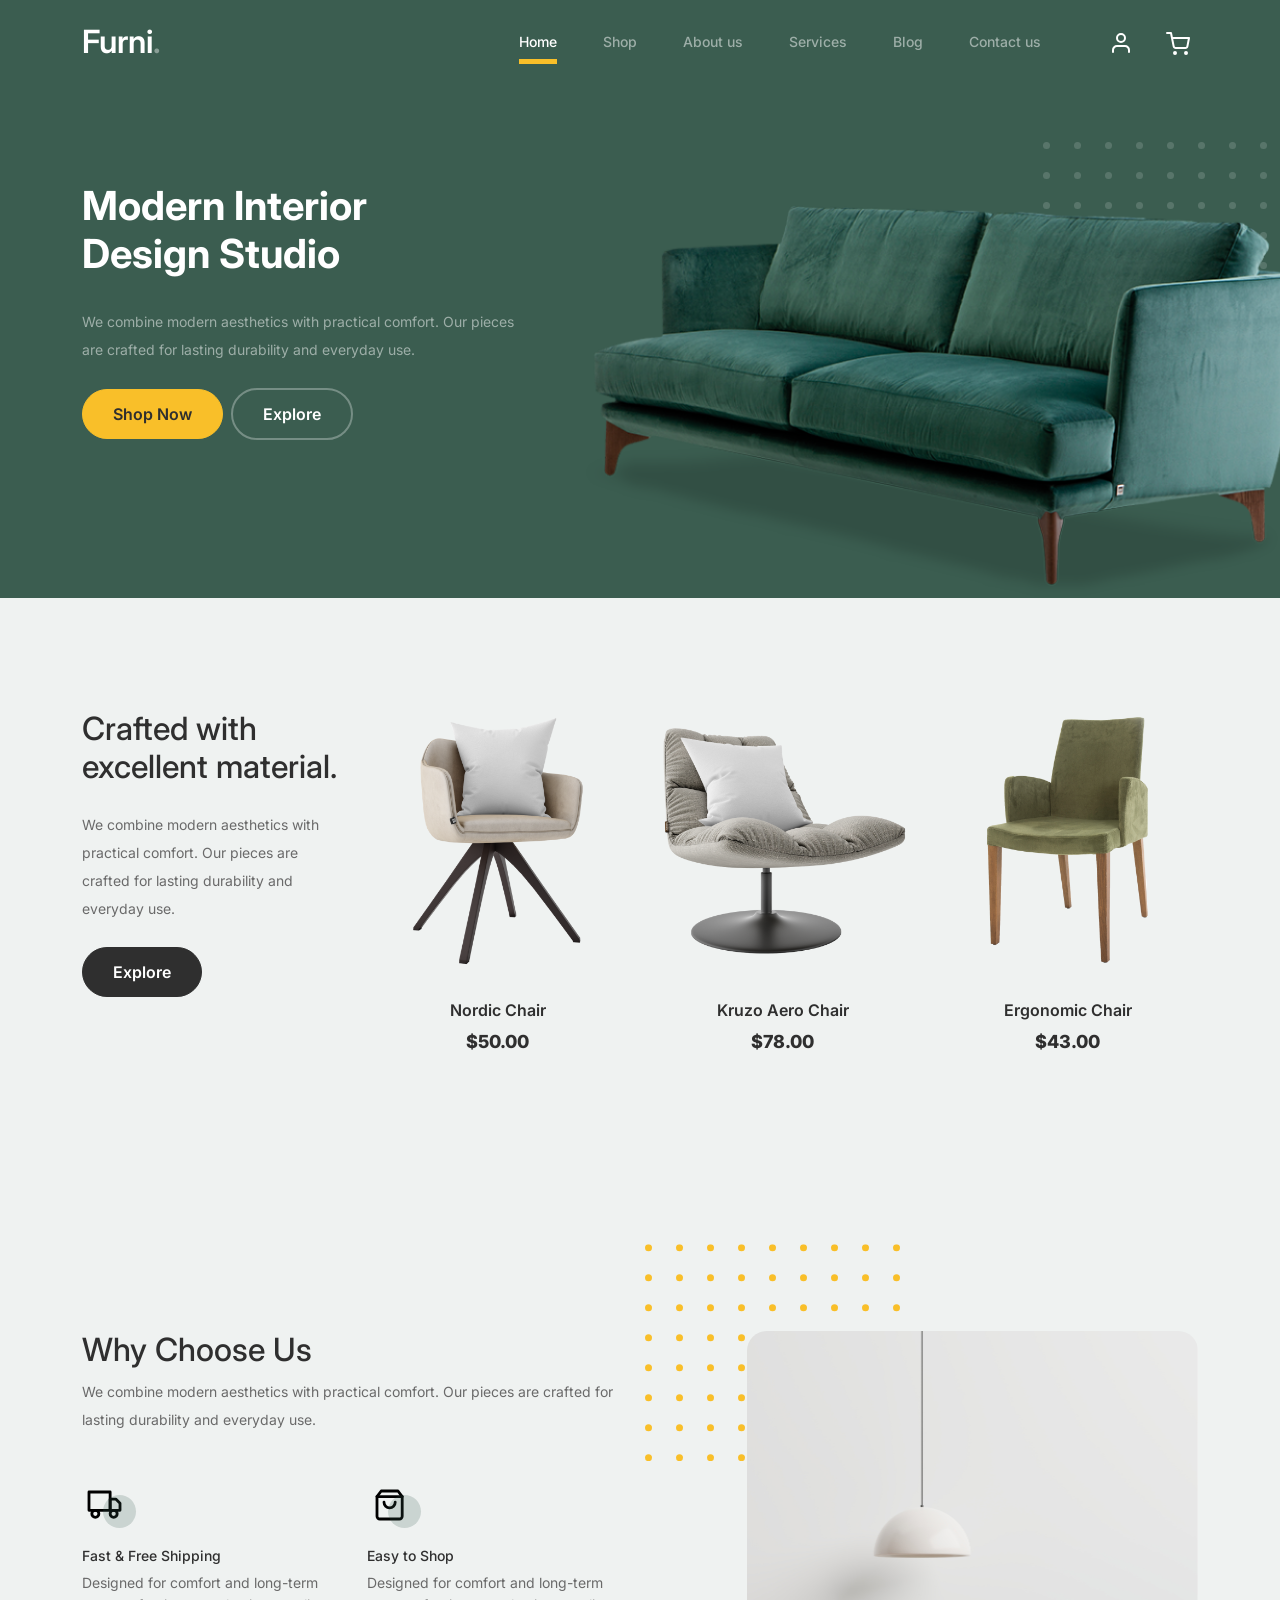
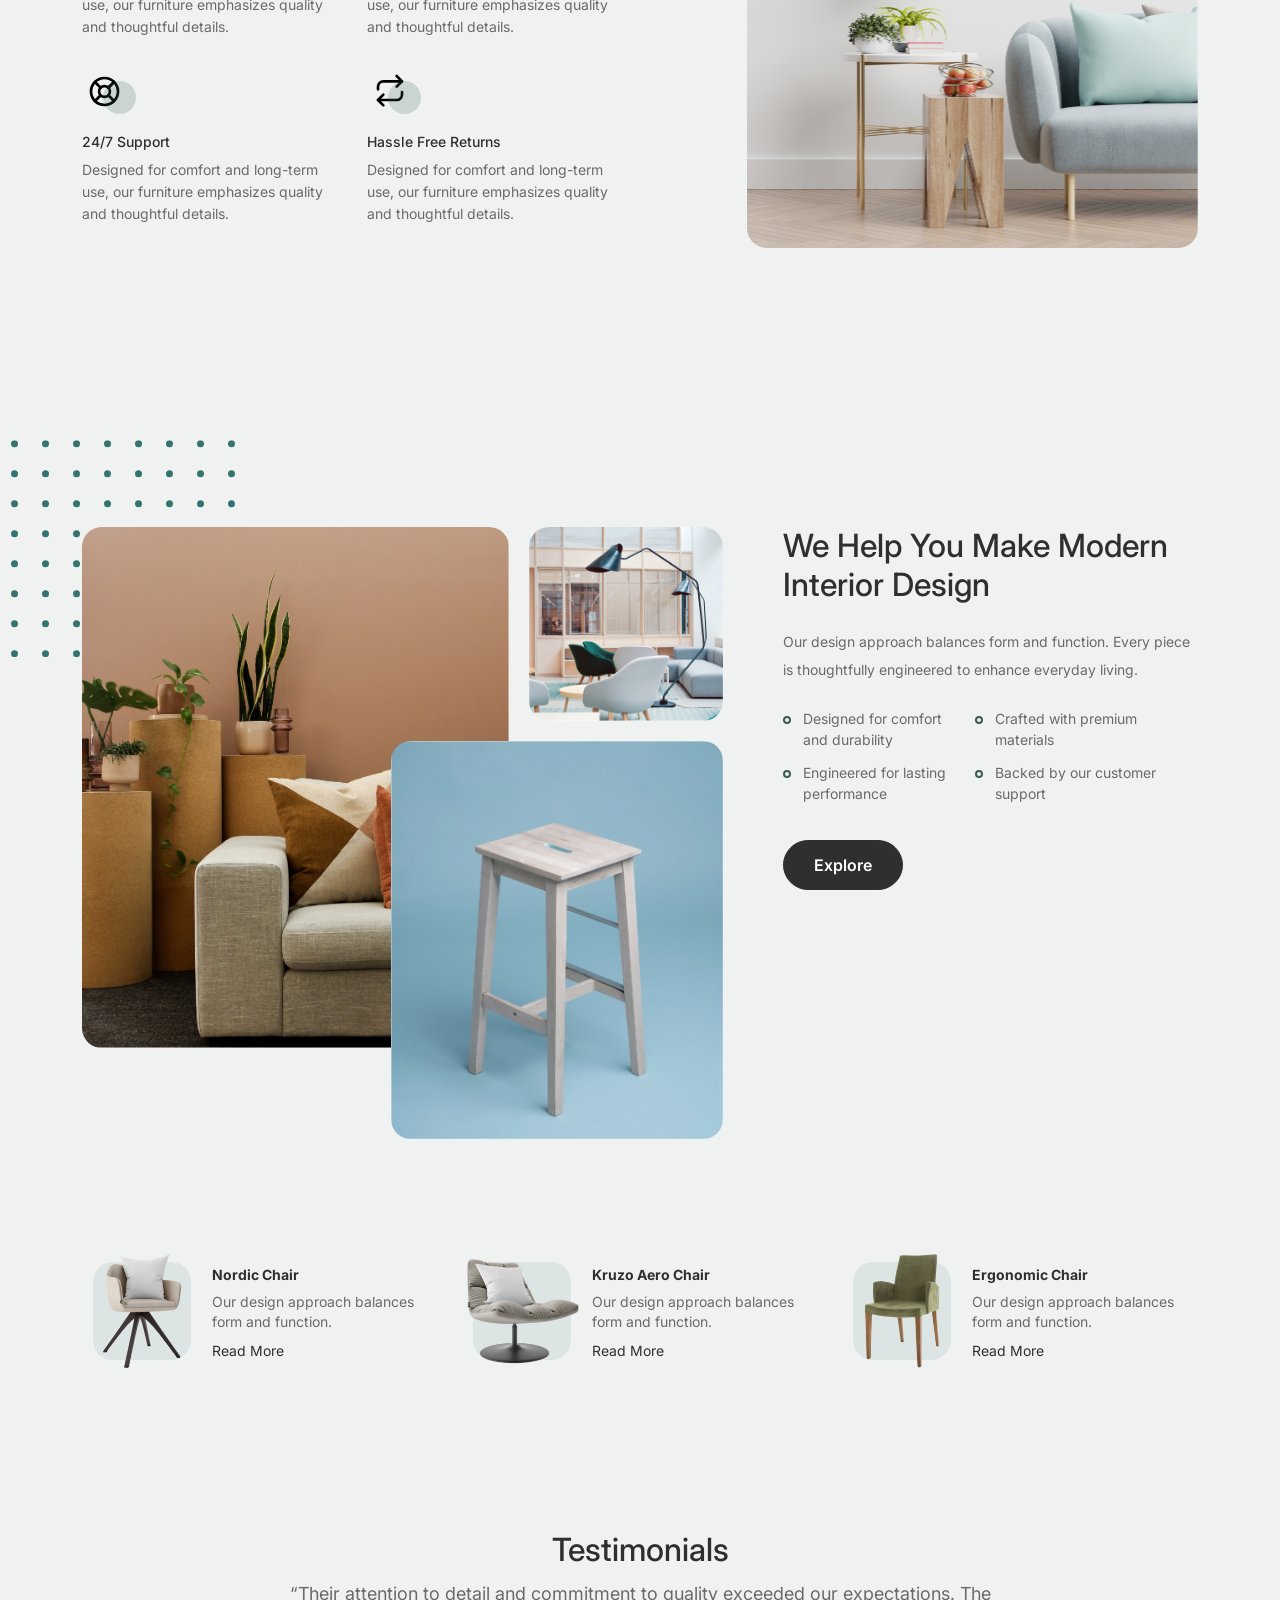
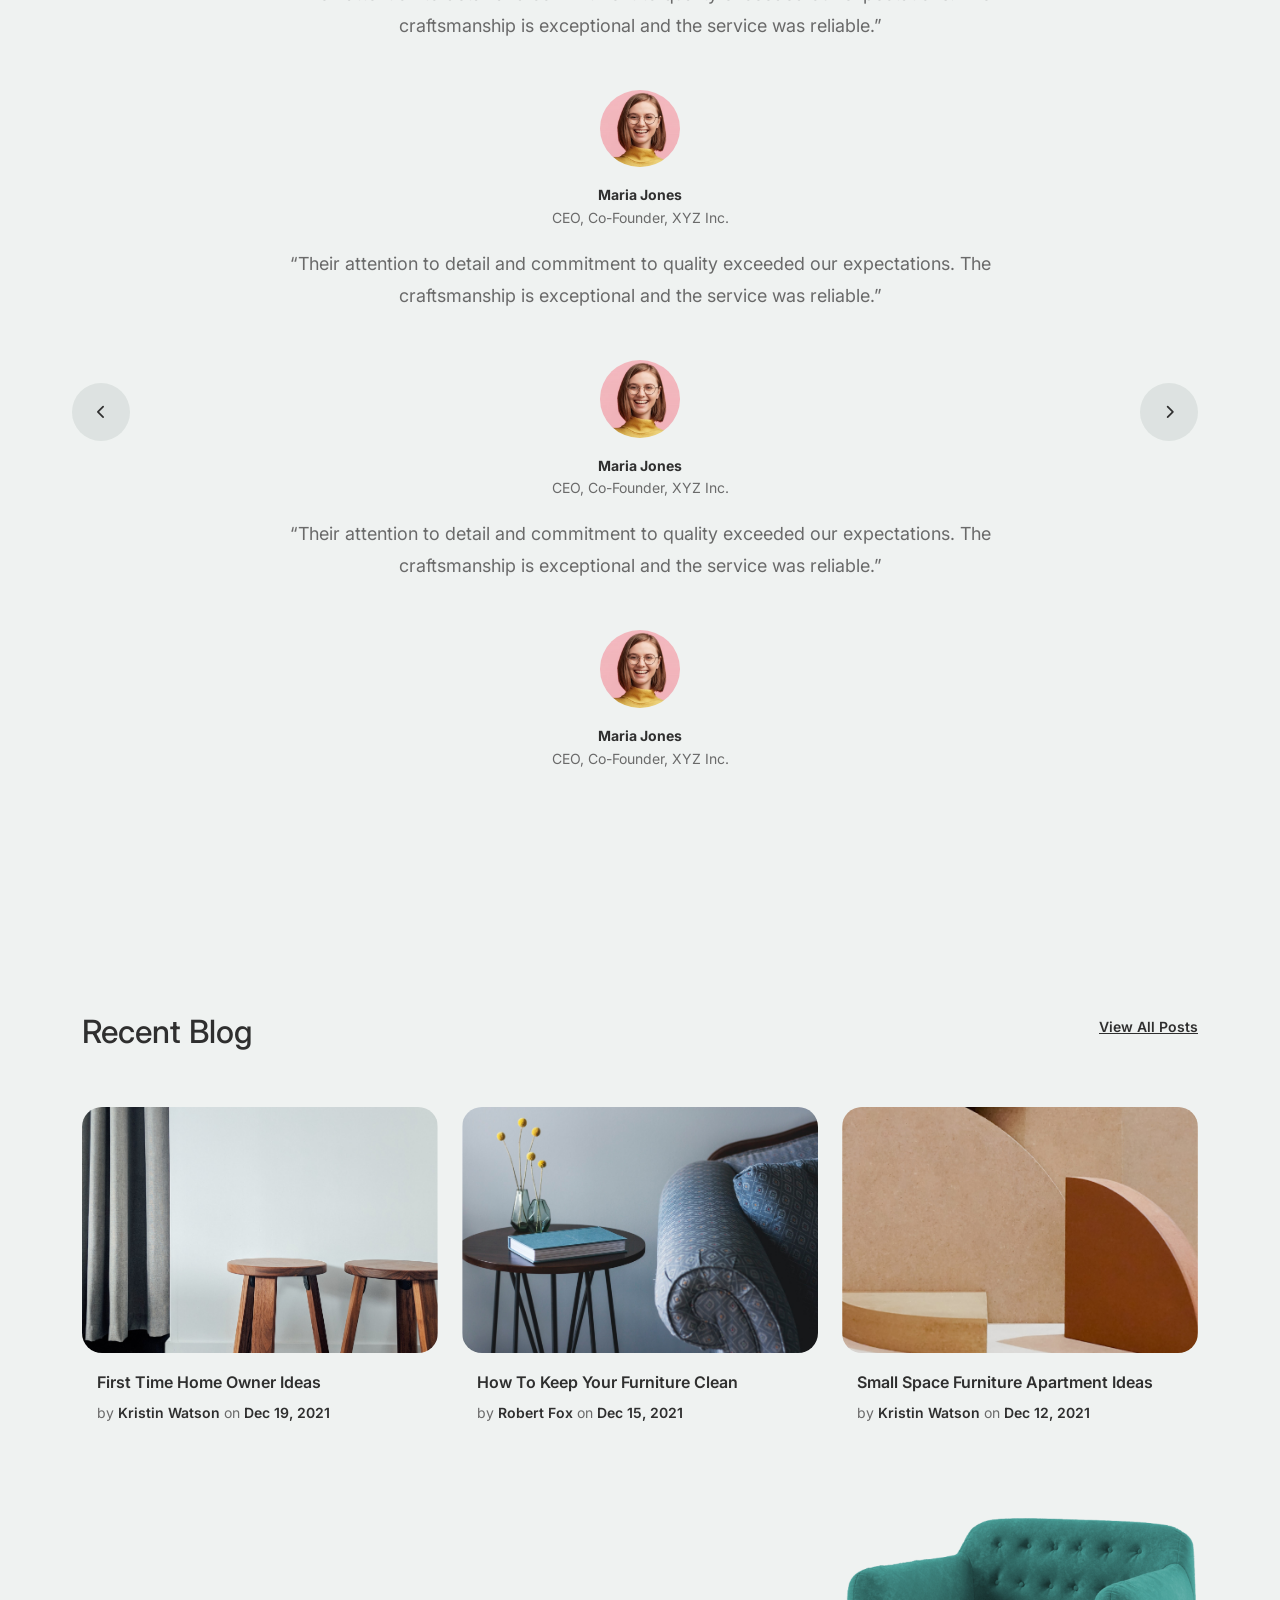
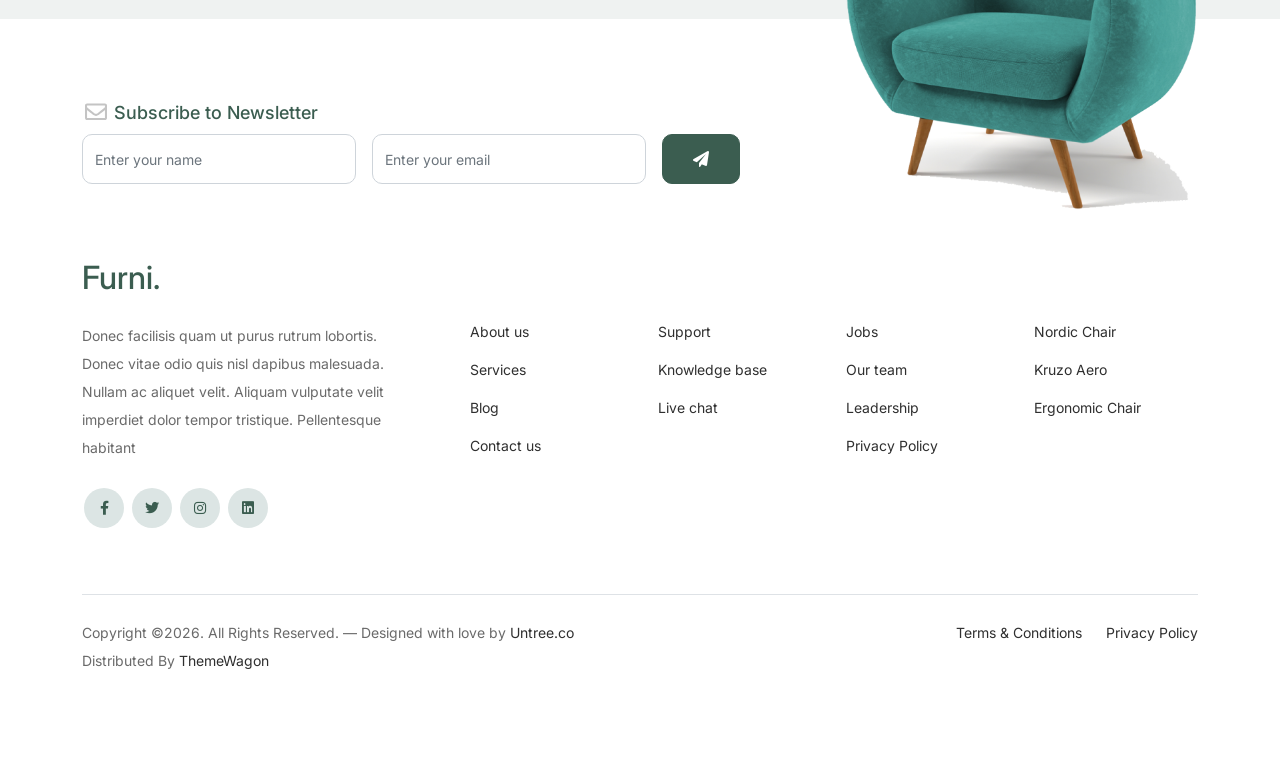
==== commit 3660be3d: "Updated mvp file" ====
--- a/index.html
+++ b/index.html
@@ -20,16 +20,16 @@
 	<body>
 
 		<!-- Start Header/Navigation -->
-		<nav class="custom-navbar navbar navbar navbar-expand-md navbar-dark bg-dark" arial-label="Furni navigation bar">
+		<nav class="custom-navbar navbar navbar navbar-expand-md navbar-dark bg-dark" aria-label="Furni navigation bar">
 
 			<div class="container">
 				<a class="navbar-brand" href="index.html">Furni<span>.</span></a>
 
-				<button class="navbar-toggler" type="button" data-bs-toggle="collapse" data-bs-target="#navbarsFurni" aria-controls="navbarsFurni" aria-expanded="false" aria-label="Toggle navigation">
+				<button class="navbar-toggler" type="button" data-bs-toggle="collapse" data-bs-target="#furniNavbar" aria-controls="furniNavbar" aria-expanded="false" aria-label="Toggle navigation">
 					<span class="navbar-toggler-icon"></span>
 				</button>
 
-				<div class="collapse navbar-collapse" id="navbarsFurni">
+				<div class="collapse navbar-collapse" id="furniNavbar">
 					<ul class="custom-navbar-nav navbar-nav ms-auto mb-2 mb-md-0">
 						<li class="nav-item active">
 							<a class="nav-link" href="index.html">Home</a>
@@ -57,8 +57,8 @@
 					<div class="row justify-content-between">
 						<div class="col-lg-5">
 							<div class="intro-excerpt">
-								<h1>Modern Interior <span clsas="d-block">Design Studio</span></h1>
-								<p class="mb-4">Donec vitae odio quis nisl dapibus malesuada. Nullam ac aliquet velit. Aliquam vulputate velit imperdiet dolor tempor tristique.</p>
+								<h1>Modern Interior <span class="d-block">Design Studio</span></h1>
+								<p class="mb-4">We combine modern aesthetics with practical comfort. Our pieces are crafted for lasting durability and everyday use.</p>
 								<p><a href="" class="btn btn-secondary me-2">Shop Now</a><a href="#" class="btn btn-white-outline">Explore</a></p>
 							</div>
 						</div>
@@ -80,7 +80,7 @@
 					<!-- Start Column 1 -->
 					<div class="col-md-12 col-lg-3 mb-5 mb-lg-0">
 						<h2 class="mb-4 section-title">Crafted with excellent material.</h2>
-						<p class="mb-4">Donec vitae odio quis nisl dapibus malesuada. Nullam ac aliquet velit. Aliquam vulputate velit imperdiet dolor tempor tristique. </p>
+						<p class="mb-4">We combine modern aesthetics with practical comfort. Our pieces are crafted for lasting durability and everyday use.</p>
 						<p><a href="shop.html" class="btn">Explore</a></p>
 					</div> 
 					<!-- End Column 1 -->
@@ -138,46 +138,46 @@
 				<div class="row justify-content-between">
 					<div class="col-lg-6">
 						<h2 class="section-title">Why Choose Us</h2>
-						<p>Donec vitae odio quis nisl dapibus malesuada. Nullam ac aliquet velit. Aliquam vulputate velit imperdiet dolor tempor tristique.</p>
+						<p>We combine modern aesthetics with practical comfort. Our pieces are crafted for lasting durability and everyday use.</p>
 
 						<div class="row my-5">
 							<div class="col-6 col-md-6">
 								<div class="feature">
 									<div class="icon">
-										<img src="images/truck.svg" alt="Image" class="imf-fluid">
+										<img src="images/truck.svg" alt="Image" class="img-fluid">
 									</div>
 									<h3>Fast &amp; Free Shipping</h3>
-									<p>Donec vitae odio quis nisl dapibus malesuada. Nullam ac aliquet velit. Aliquam vulputate.</p>
+									<p>Designed for comfort and long-term use, our furniture emphasizes quality and thoughtful details.</p>
 								</div>
 							</div>
 
 							<div class="col-6 col-md-6">
 								<div class="feature">
 									<div class="icon">
-										<img src="images/bag.svg" alt="Image" class="imf-fluid">
+										<img src="images/bag.svg" alt="Image" class="img-fluid">
 									</div>
 									<h3>Easy to Shop</h3>
-									<p>Donec vitae odio quis nisl dapibus malesuada. Nullam ac aliquet velit. Aliquam vulputate.</p>
+									<p>Designed for comfort and long-term use, our furniture emphasizes quality and thoughtful details.</p>
 								</div>
 							</div>
 
 							<div class="col-6 col-md-6">
 								<div class="feature">
 									<div class="icon">
-										<img src="images/support.svg" alt="Image" class="imf-fluid">
+										<img src="images/support.svg" alt="Image" class="img-fluid">
 									</div>
 									<h3>24/7 Support</h3>
-									<p>Donec vitae odio quis nisl dapibus malesuada. Nullam ac aliquet velit. Aliquam vulputate.</p>
+									<p>Designed for comfort and long-term use, our furniture emphasizes quality and thoughtful details.</p>
 								</div>
 							</div>
 
 							<div class="col-6 col-md-6">
 								<div class="feature">
 									<div class="icon">
-										<img src="images/return.svg" alt="Image" class="imf-fluid">
+										<img src="images/return.svg" alt="Image" class="img-fluid">
 									</div>
 									<h3>Hassle Free Returns</h3>
-									<p>Donec vitae odio quis nisl dapibus malesuada. Nullam ac aliquet velit. Aliquam vulputate.</p>
+									<p>Designed for comfort and long-term use, our furniture emphasizes quality and thoughtful details.</p>
 								</div>
 							</div>
 
@@ -208,15 +208,15 @@
 					</div>
 					<div class="col-lg-5 ps-lg-5">
 						<h2 class="section-title mb-4">We Help You Make Modern Interior Design</h2>
-						<p>Donec facilisis quam ut purus rutrum lobortis. Donec vitae odio quis nisl dapibus malesuada. Nullam ac aliquet velit. Aliquam vulputate velit imperdiet dolor tempor tristique. Pellentesque habitant morbi tristique senectus et netus et malesuada</p>
+						<p>Our design approach balances form and function. Every piece is thoughtfully engineered to enhance everyday living.</p>
 
 						<ul class="list-unstyled custom-list my-4">
-							<li>Donec vitae odio quis nisl dapibus malesuada</li>
-							<li>Donec vitae odio quis nisl dapibus malesuada</li>
-							<li>Donec vitae odio quis nisl dapibus malesuada</li>
-							<li>Donec vitae odio quis nisl dapibus malesuada</li>
+							<li>Designed for comfort and durability</li>
+							<li>Crafted with premium materials</li>
+							<li>Engineered for lasting performance</li>
+							<li>Backed by our customer support</li>
 						</ul>
-						<p><a herf="#" class="btn">Explore</a></p>
+						<p><a href="#" class="btn">Explore</a></p>
 					</div>
 				</div>
 			</div>
@@ -235,7 +235,7 @@
 							</div>
 							<div class="pt-3">
 								<h3>Nordic Chair</h3>
-								<p>Donec facilisis quam ut purus rutrum lobortis. Donec vitae odio </p>
+								<p>Our design approach balances form and function.</p>
 								<p><a href="#">Read More</a></p>
 							</div>
 						</div>
@@ -248,7 +248,7 @@
 							</div>
 							<div class="pt-3">
 								<h3>Kruzo Aero Chair</h3>
-								<p>Donec facilisis quam ut purus rutrum lobortis. Donec vitae odio </p>
+								<p>Our design approach balances form and function.</p>
 								<p><a href="#">Read More</a></p>
 							</div>
 						</div>
@@ -261,7 +261,7 @@
 							</div>
 							<div class="pt-3">
 								<h3>Ergonomic Chair</h3>
-								<p>Donec facilisis quam ut purus rutrum lobortis. Donec vitae odio </p>
+								<p>Our design approach balances form and function.</p>
 								<p><a href="#">Read More</a></p>
 							</div>
 						</div>
@@ -298,7 +298,7 @@
 
 											<div class="testimonial-block text-center">
 												<blockquote class="mb-5">
-													<p>&ldquo;Donec facilisis quam ut purus rutrum lobortis. Donec vitae odio quis nisl dapibus malesuada. Nullam ac aliquet velit. Aliquam vulputate velit imperdiet dolor tempor tristique. Pellentesque habitant morbi tristique senectus et netus et malesuada fames ac turpis egestas. Integer convallis volutpat dui quis scelerisque.&rdquo;</p>
+													<p>&ldquo;Their attention to detail and commitment to quality exceeded our expectations. The craftsmanship is exceptional and the service was reliable.&rdquo;</p>
 												</blockquote>
 
 												<div class="author-info">
@@ -321,7 +321,7 @@
 
 											<div class="testimonial-block text-center">
 												<blockquote class="mb-5">
-													<p>&ldquo;Donec facilisis quam ut purus rutrum lobortis. Donec vitae odio quis nisl dapibus malesuada. Nullam ac aliquet velit. Aliquam vulputate velit imperdiet dolor tempor tristique. Pellentesque habitant morbi tristique senectus et netus et malesuada fames ac turpis egestas. Integer convallis volutpat dui quis scelerisque.&rdquo;</p>
+													<p>&ldquo;Their attention to detail and commitment to quality exceeded our expectations. The craftsmanship is exceptional and the service was reliable.&rdquo;</p>
 												</blockquote>
 
 												<div class="author-info">
@@ -344,7 +344,7 @@
 
 											<div class="testimonial-block text-center">
 												<blockquote class="mb-5">
-													<p>&ldquo;Donec facilisis quam ut purus rutrum lobortis. Donec vitae odio quis nisl dapibus malesuada. Nullam ac aliquet velit. Aliquam vulputate velit imperdiet dolor tempor tristique. Pellentesque habitant morbi tristique senectus et netus et malesuada fames ac turpis egestas. Integer convallis volutpat dui quis scelerisque.&rdquo;</p>
+													<p>&ldquo;Their attention to detail and commitment to quality exceeded our expectations. The craftsmanship is exceptional and the service was reliable.&rdquo;</p>
 												</blockquote>
 
 												<div class="author-info">
@@ -512,7 +512,7 @@
 				<div class="border-top copyright">
 					<div class="row pt-4">
 						<div class="col-lg-6">
-							<p class="mb-2 text-center text-lg-start">Copyright &copy;<script>document.write(new Date().getFullYear());</script>. All Rights Reserved. &mdash; Designed with love by <a href="https://untree.co">Untree.co</a> Distributed By <a hreff="https://themewagon.com">ThemeWagon</a>  <!-- License information: https://untree.co/license/ -->
+							<p class="mb-2 text-center text-lg-start">Copyright &copy;<script>document.write(new Date().getFullYear());</script>. All Rights Reserved. &mdash; Designed with love by <a href="https://untree.co">Untree.co</a> Distributed By <a href="https://themewagon.com">ThemeWagon</a>  <!-- License information: https://untree.co/license/ -->
             </p>
 						</div>
 
--- a/css/style.css
+++ b/css/style.css
@@ -119,7 +119,7 @@
         font-size: 54px; } }
   .hero p {
     color: rgba(255, 255, 255, 0.5);
-    margin-botom: 30px; }
+    margin-bottom: 30px; }
   .hero .hero-img-wrap {
     position: relative; }
     .hero .hero-img-wrap img {
@@ -316,7 +316,7 @@
   .we-help-section .imgs-grid {
     display: -ms-grid;
     display: grid;
-    -ms-grid-columns: (1fr)[27];
+    -ms-grid-columns: repeat(27, 1fr);
     grid-template-columns: repeat(27, 1fr);
     position: relative; }
     .we-help-section .imgs-grid:before {
@@ -623,6 +623,7 @@
 .untree_co-section {
   padding: 7rem 0; }
 
+
 .form-control {
   height: 50px;
   border-radius: 10px;
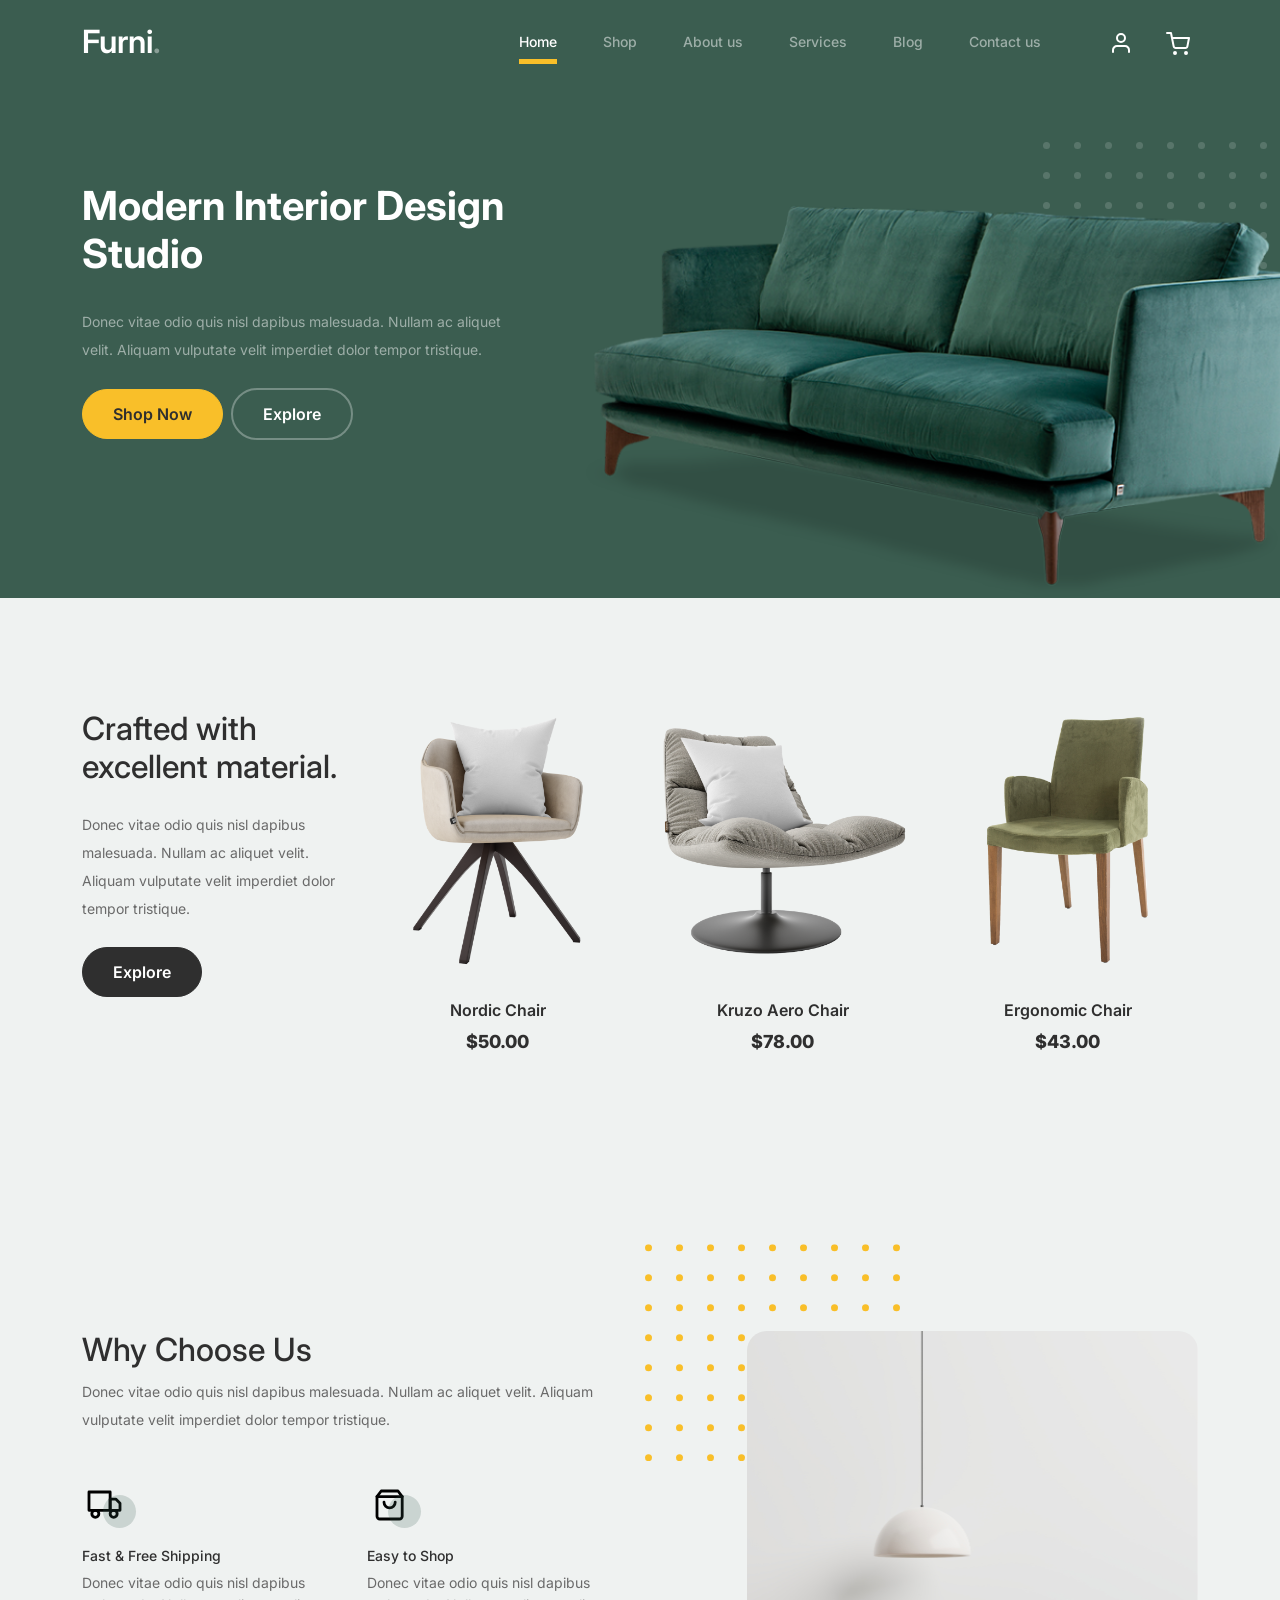
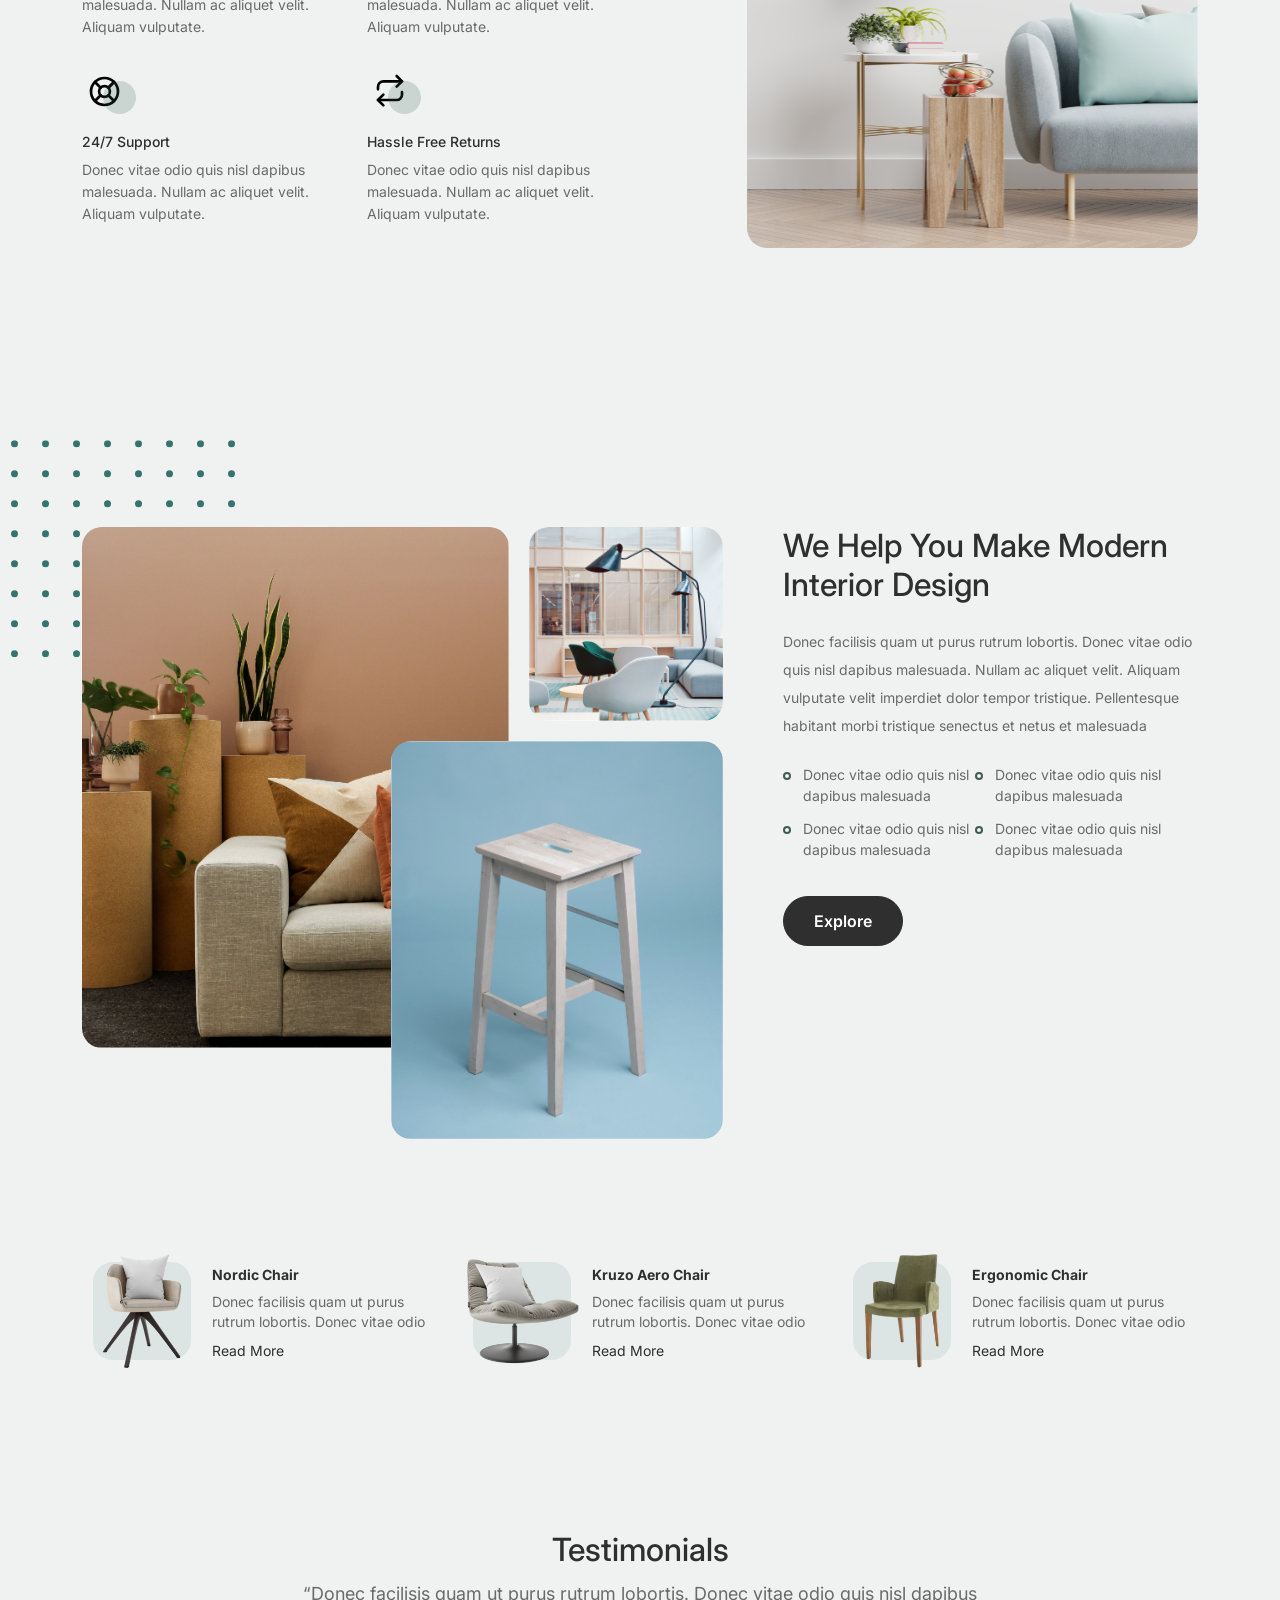
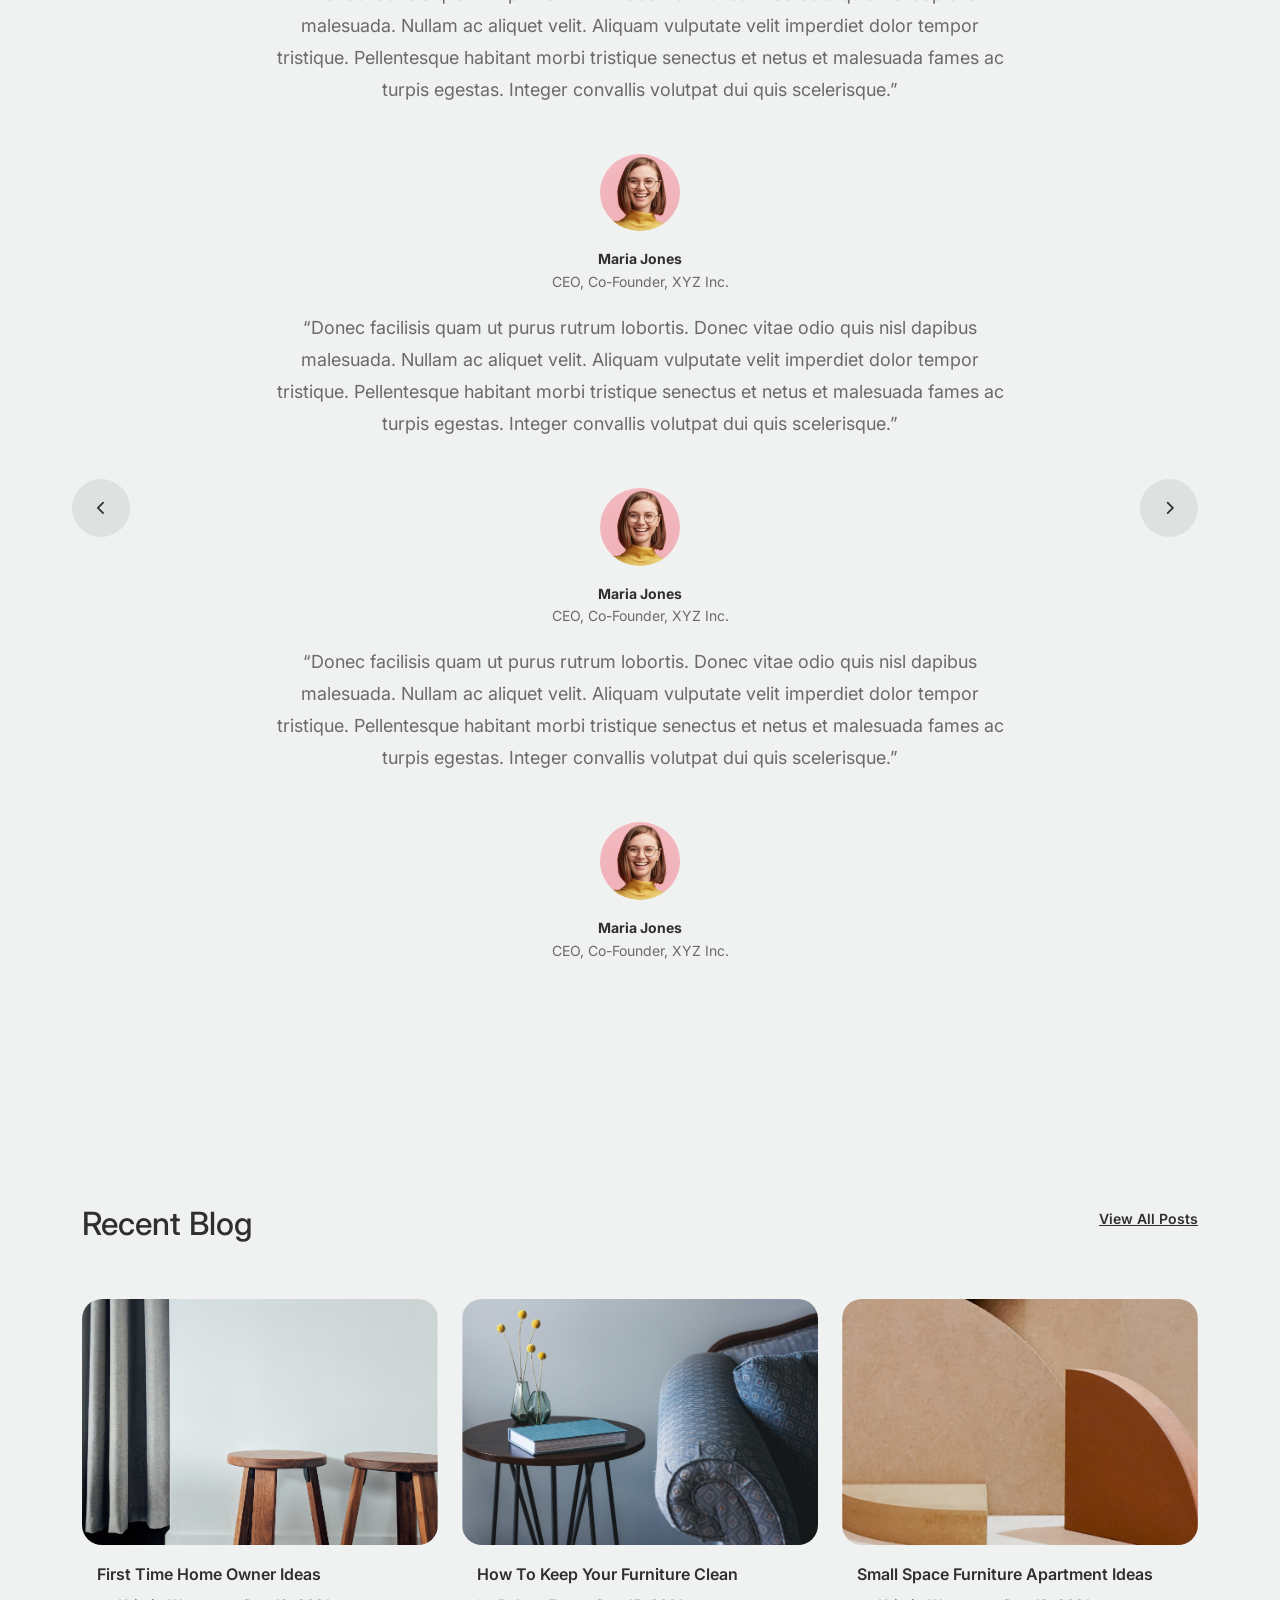
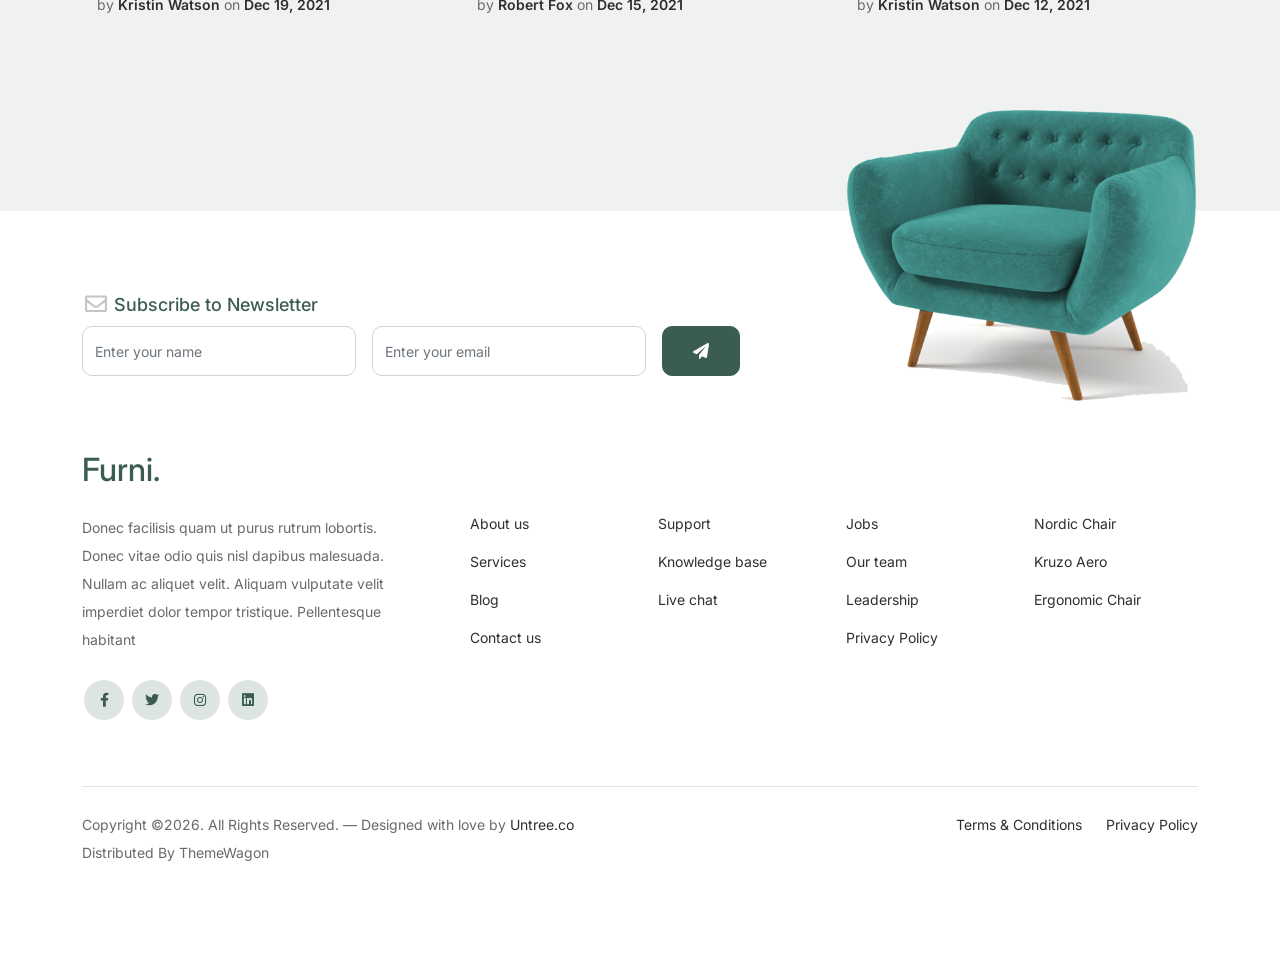
==== commit 0a00e960: "Worked on the Website UI and made several changes" ====
--- a/index.html
+++ b/index.html
@@ -20,16 +20,16 @@
 	<body>
 
 		<!-- Start Header/Navigation -->
-		<nav class="custom-navbar navbar navbar navbar-expand-md navbar-dark bg-dark" aria-label="Furni navigation bar">
+		<nav class="custom-navbar navbar navbar navbar-expand-md navbar-dark bg-dark" arial-label="Furni navigation bar">
 
 			<div class="container">
 				<a class="navbar-brand" href="index.html">Furni<span>.</span></a>
 
-				<button class="navbar-toggler" type="button" data-bs-toggle="collapse" data-bs-target="#furniNavbar" aria-controls="furniNavbar" aria-expanded="false" aria-label="Toggle navigation">
+				<button class="navbar-toggler" type="button" data-bs-toggle="collapse" data-bs-target="#navbarsFurni" aria-controls="navbarsFurni" aria-expanded="false" aria-label="Toggle navigation">
 					<span class="navbar-toggler-icon"></span>
 				</button>
 
-				<div class="collapse navbar-collapse" id="furniNavbar">
+				<div class="collapse navbar-collapse" id="navbarsFurni">
 					<ul class="custom-navbar-nav navbar-nav ms-auto mb-2 mb-md-0">
 						<li class="nav-item active">
 							<a class="nav-link" href="index.html">Home</a>
@@ -42,7 +42,7 @@
 					</ul>
 
 					<ul class="custom-navbar-cta navbar-nav mb-2 mb-md-0 ms-5">
-						<li><a class="nav-link" href="/forms/login.html"><img src="images/user.svg"></a></li>
+						<li><a class="nav-link" href="login.html"><img src="images/user.svg"></a></li>
 						<li><a class="nav-link" href="cart.html"><img src="images/cart.svg"></a></li>
 					</ul>
 				</div>
@@ -57,8 +57,8 @@
 					<div class="row justify-content-between">
 						<div class="col-lg-5">
 							<div class="intro-excerpt">
-								<h1>Modern Interior <span class="d-block">Design Studio</span></h1>
-								<p class="mb-4">We combine modern aesthetics with practical comfort. Our pieces are crafted for lasting durability and everyday use.</p>
+								<h1>Modern Interior <span clsas="d-block">Design Studio</span></h1>
+								<p class="mb-4">Donec vitae odio quis nisl dapibus malesuada. Nullam ac aliquet velit. Aliquam vulputate velit imperdiet dolor tempor tristique.</p>
 								<p><a href="" class="btn btn-secondary me-2">Shop Now</a><a href="#" class="btn btn-white-outline">Explore</a></p>
 							</div>
 						</div>
@@ -80,7 +80,7 @@
 					<!-- Start Column 1 -->
 					<div class="col-md-12 col-lg-3 mb-5 mb-lg-0">
 						<h2 class="mb-4 section-title">Crafted with excellent material.</h2>
-						<p class="mb-4">We combine modern aesthetics with practical comfort. Our pieces are crafted for lasting durability and everyday use.</p>
+						<p class="mb-4">Donec vitae odio quis nisl dapibus malesuada. Nullam ac aliquet velit. Aliquam vulputate velit imperdiet dolor tempor tristique. </p>
 						<p><a href="shop.html" class="btn">Explore</a></p>
 					</div> 
 					<!-- End Column 1 -->
@@ -138,46 +138,46 @@
 				<div class="row justify-content-between">
 					<div class="col-lg-6">
 						<h2 class="section-title">Why Choose Us</h2>
-						<p>We combine modern aesthetics with practical comfort. Our pieces are crafted for lasting durability and everyday use.</p>
+						<p>Donec vitae odio quis nisl dapibus malesuada. Nullam ac aliquet velit. Aliquam vulputate velit imperdiet dolor tempor tristique.</p>
 
 						<div class="row my-5">
 							<div class="col-6 col-md-6">
 								<div class="feature">
 									<div class="icon">
-										<img src="images/truck.svg" alt="Image" class="img-fluid">
+										<img src="images/truck.svg" alt="Image" class="imf-fluid">
 									</div>
 									<h3>Fast &amp; Free Shipping</h3>
-									<p>Designed for comfort and long-term use, our furniture emphasizes quality and thoughtful details.</p>
+									<p>Donec vitae odio quis nisl dapibus malesuada. Nullam ac aliquet velit. Aliquam vulputate.</p>
 								</div>
 							</div>
 
 							<div class="col-6 col-md-6">
 								<div class="feature">
 									<div class="icon">
-										<img src="images/bag.svg" alt="Image" class="img-fluid">
+										<img src="images/bag.svg" alt="Image" class="imf-fluid">
 									</div>
 									<h3>Easy to Shop</h3>
-									<p>Designed for comfort and long-term use, our furniture emphasizes quality and thoughtful details.</p>
+									<p>Donec vitae odio quis nisl dapibus malesuada. Nullam ac aliquet velit. Aliquam vulputate.</p>
 								</div>
 							</div>
 
 							<div class="col-6 col-md-6">
 								<div class="feature">
 									<div class="icon">
-										<img src="images/support.svg" alt="Image" class="img-fluid">
+										<img src="images/support.svg" alt="Image" class="imf-fluid">
 									</div>
 									<h3>24/7 Support</h3>
-									<p>Designed for comfort and long-term use, our furniture emphasizes quality and thoughtful details.</p>
+									<p>Donec vitae odio quis nisl dapibus malesuada. Nullam ac aliquet velit. Aliquam vulputate.</p>
 								</div>
 							</div>
 
 							<div class="col-6 col-md-6">
 								<div class="feature">
 									<div class="icon">
-										<img src="images/return.svg" alt="Image" class="img-fluid">
+										<img src="images/return.svg" alt="Image" class="imf-fluid">
 									</div>
 									<h3>Hassle Free Returns</h3>
-									<p>Designed for comfort and long-term use, our furniture emphasizes quality and thoughtful details.</p>
+									<p>Donec vitae odio quis nisl dapibus malesuada. Nullam ac aliquet velit. Aliquam vulputate.</p>
 								</div>
 							</div>
 
@@ -208,15 +208,15 @@
 					</div>
 					<div class="col-lg-5 ps-lg-5">
 						<h2 class="section-title mb-4">We Help You Make Modern Interior Design</h2>
-						<p>Our design approach balances form and function. Every piece is thoughtfully engineered to enhance everyday living.</p>
+						<p>Donec facilisis quam ut purus rutrum lobortis. Donec vitae odio quis nisl dapibus malesuada. Nullam ac aliquet velit. Aliquam vulputate velit imperdiet dolor tempor tristique. Pellentesque habitant morbi tristique senectus et netus et malesuada</p>
 
 						<ul class="list-unstyled custom-list my-4">
-							<li>Designed for comfort and durability</li>
-							<li>Crafted with premium materials</li>
-							<li>Engineered for lasting performance</li>
-							<li>Backed by our customer support</li>
+							<li>Donec vitae odio quis nisl dapibus malesuada</li>
+							<li>Donec vitae odio quis nisl dapibus malesuada</li>
+							<li>Donec vitae odio quis nisl dapibus malesuada</li>
+							<li>Donec vitae odio quis nisl dapibus malesuada</li>
 						</ul>
-						<p><a href="#" class="btn">Explore</a></p>
+						<p><a herf="#" class="btn">Explore</a></p>
 					</div>
 				</div>
 			</div>
@@ -235,7 +235,7 @@
 							</div>
 							<div class="pt-3">
 								<h3>Nordic Chair</h3>
-								<p>Our design approach balances form and function.</p>
+								<p>Donec facilisis quam ut purus rutrum lobortis. Donec vitae odio </p>
 								<p><a href="#">Read More</a></p>
 							</div>
 						</div>
@@ -248,7 +248,7 @@
 							</div>
 							<div class="pt-3">
 								<h3>Kruzo Aero Chair</h3>
-								<p>Our design approach balances form and function.</p>
+								<p>Donec facilisis quam ut purus rutrum lobortis. Donec vitae odio </p>
 								<p><a href="#">Read More</a></p>
 							</div>
 						</div>
@@ -261,7 +261,7 @@
 							</div>
 							<div class="pt-3">
 								<h3>Ergonomic Chair</h3>
-								<p>Our design approach balances form and function.</p>
+								<p>Donec facilisis quam ut purus rutrum lobortis. Donec vitae odio </p>
 								<p><a href="#">Read More</a></p>
 							</div>
 						</div>
@@ -298,7 +298,7 @@
 
 											<div class="testimonial-block text-center">
 												<blockquote class="mb-5">
-													<p>&ldquo;Their attention to detail and commitment to quality exceeded our expectations. The craftsmanship is exceptional and the service was reliable.&rdquo;</p>
+													<p>&ldquo;Donec facilisis quam ut purus rutrum lobortis. Donec vitae odio quis nisl dapibus malesuada. Nullam ac aliquet velit. Aliquam vulputate velit imperdiet dolor tempor tristique. Pellentesque habitant morbi tristique senectus et netus et malesuada fames ac turpis egestas. Integer convallis volutpat dui quis scelerisque.&rdquo;</p>
 												</blockquote>
 
 												<div class="author-info">
@@ -321,7 +321,7 @@
 
 											<div class="testimonial-block text-center">
 												<blockquote class="mb-5">
-													<p>&ldquo;Their attention to detail and commitment to quality exceeded our expectations. The craftsmanship is exceptional and the service was reliable.&rdquo;</p>
+													<p>&ldquo;Donec facilisis quam ut purus rutrum lobortis. Donec vitae odio quis nisl dapibus malesuada. Nullam ac aliquet velit. Aliquam vulputate velit imperdiet dolor tempor tristique. Pellentesque habitant morbi tristique senectus et netus et malesuada fames ac turpis egestas. Integer convallis volutpat dui quis scelerisque.&rdquo;</p>
 												</blockquote>
 
 												<div class="author-info">
@@ -344,7 +344,7 @@
 
 											<div class="testimonial-block text-center">
 												<blockquote class="mb-5">
-													<p>&ldquo;Their attention to detail and commitment to quality exceeded our expectations. The craftsmanship is exceptional and the service was reliable.&rdquo;</p>
+													<p>&ldquo;Donec facilisis quam ut purus rutrum lobortis. Donec vitae odio quis nisl dapibus malesuada. Nullam ac aliquet velit. Aliquam vulputate velit imperdiet dolor tempor tristique. Pellentesque habitant morbi tristique senectus et netus et malesuada fames ac turpis egestas. Integer convallis volutpat dui quis scelerisque.&rdquo;</p>
 												</blockquote>
 
 												<div class="author-info">
@@ -512,7 +512,7 @@
 				<div class="border-top copyright">
 					<div class="row pt-4">
 						<div class="col-lg-6">
-							<p class="mb-2 text-center text-lg-start">Copyright &copy;<script>document.write(new Date().getFullYear());</script>. All Rights Reserved. &mdash; Designed with love by <a href="https://untree.co">Untree.co</a> Distributed By <a href="https://themewagon.com">ThemeWagon</a>  <!-- License information: https://untree.co/license/ -->
+							<p class="mb-2 text-center text-lg-start">Copyright &copy;<script>document.write(new Date().getFullYear());</script>. All Rights Reserved. &mdash; Designed with love by <a href="https://untree.co">Untree.co</a> Distributed By <a hreff="https://themewagon.com">ThemeWagon</a>  <!-- License information: https://untree.co/license/ -->
             </p>
 						</div>
 
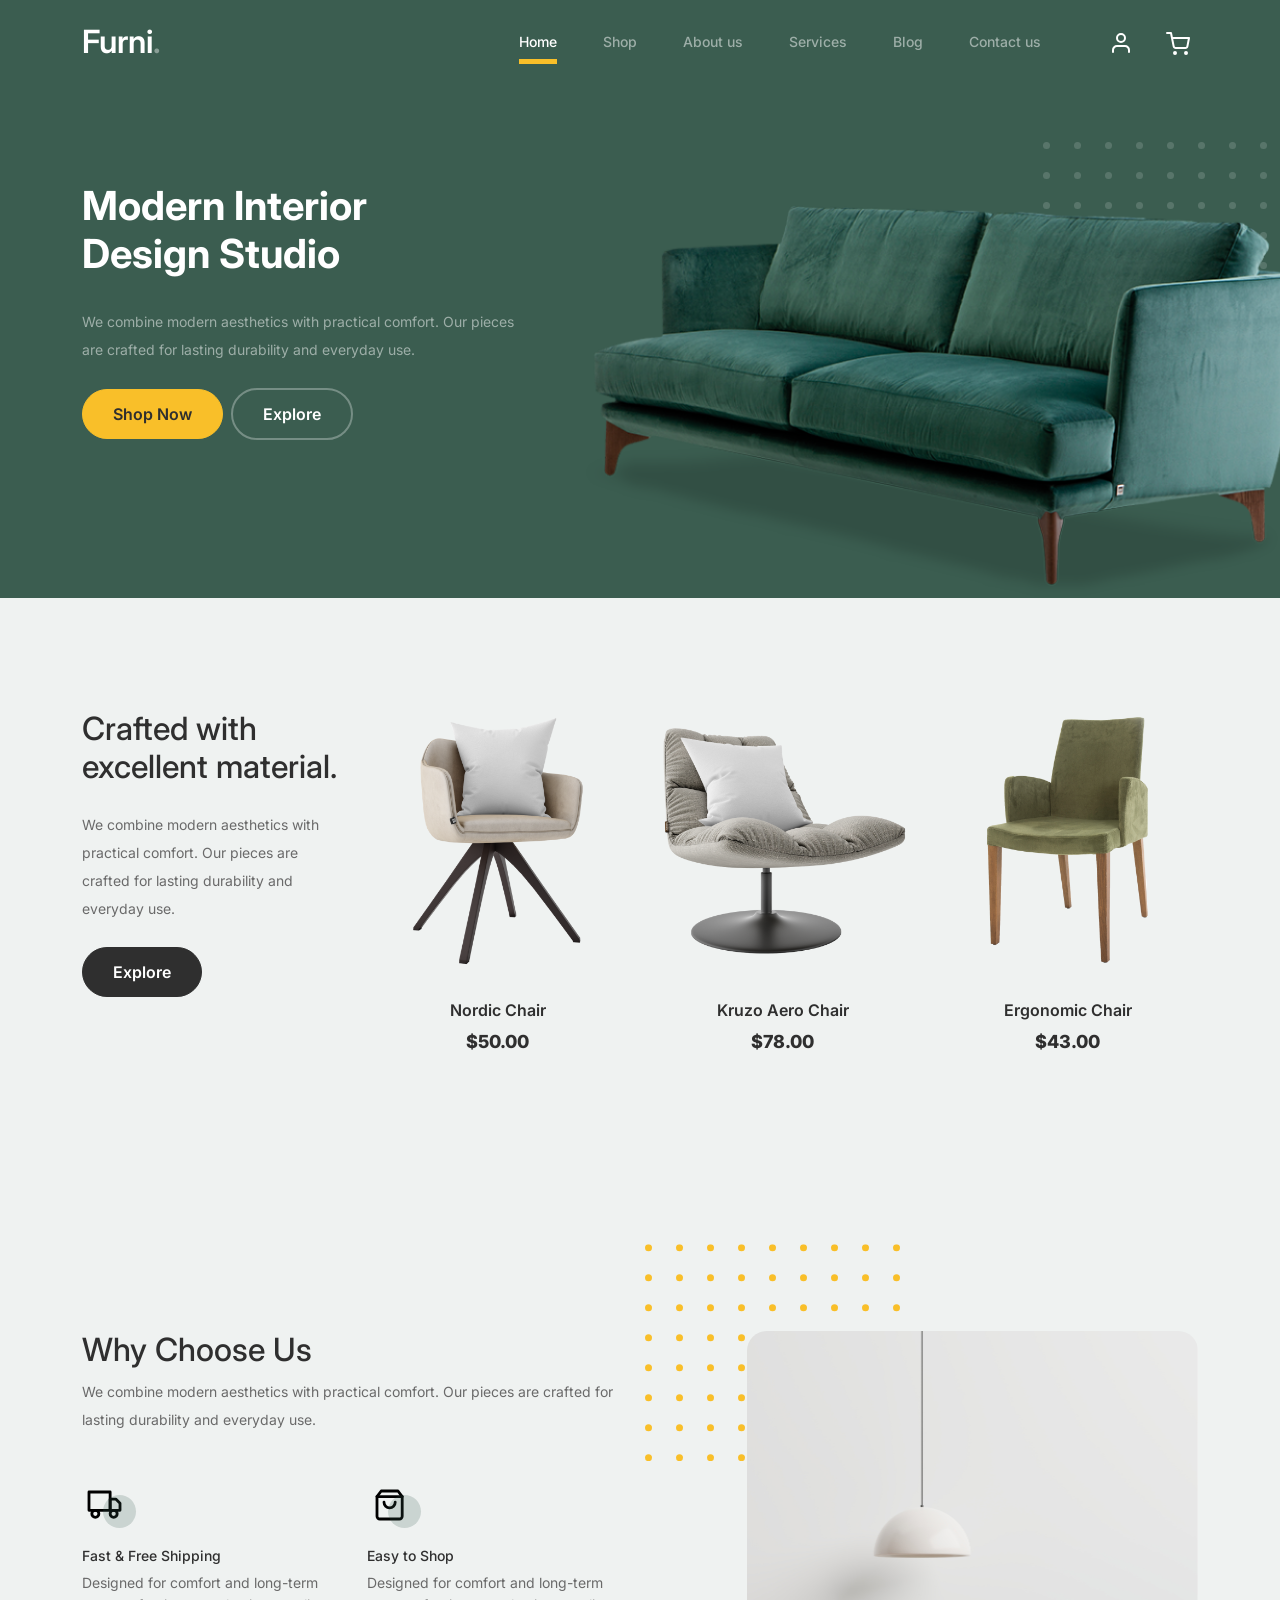
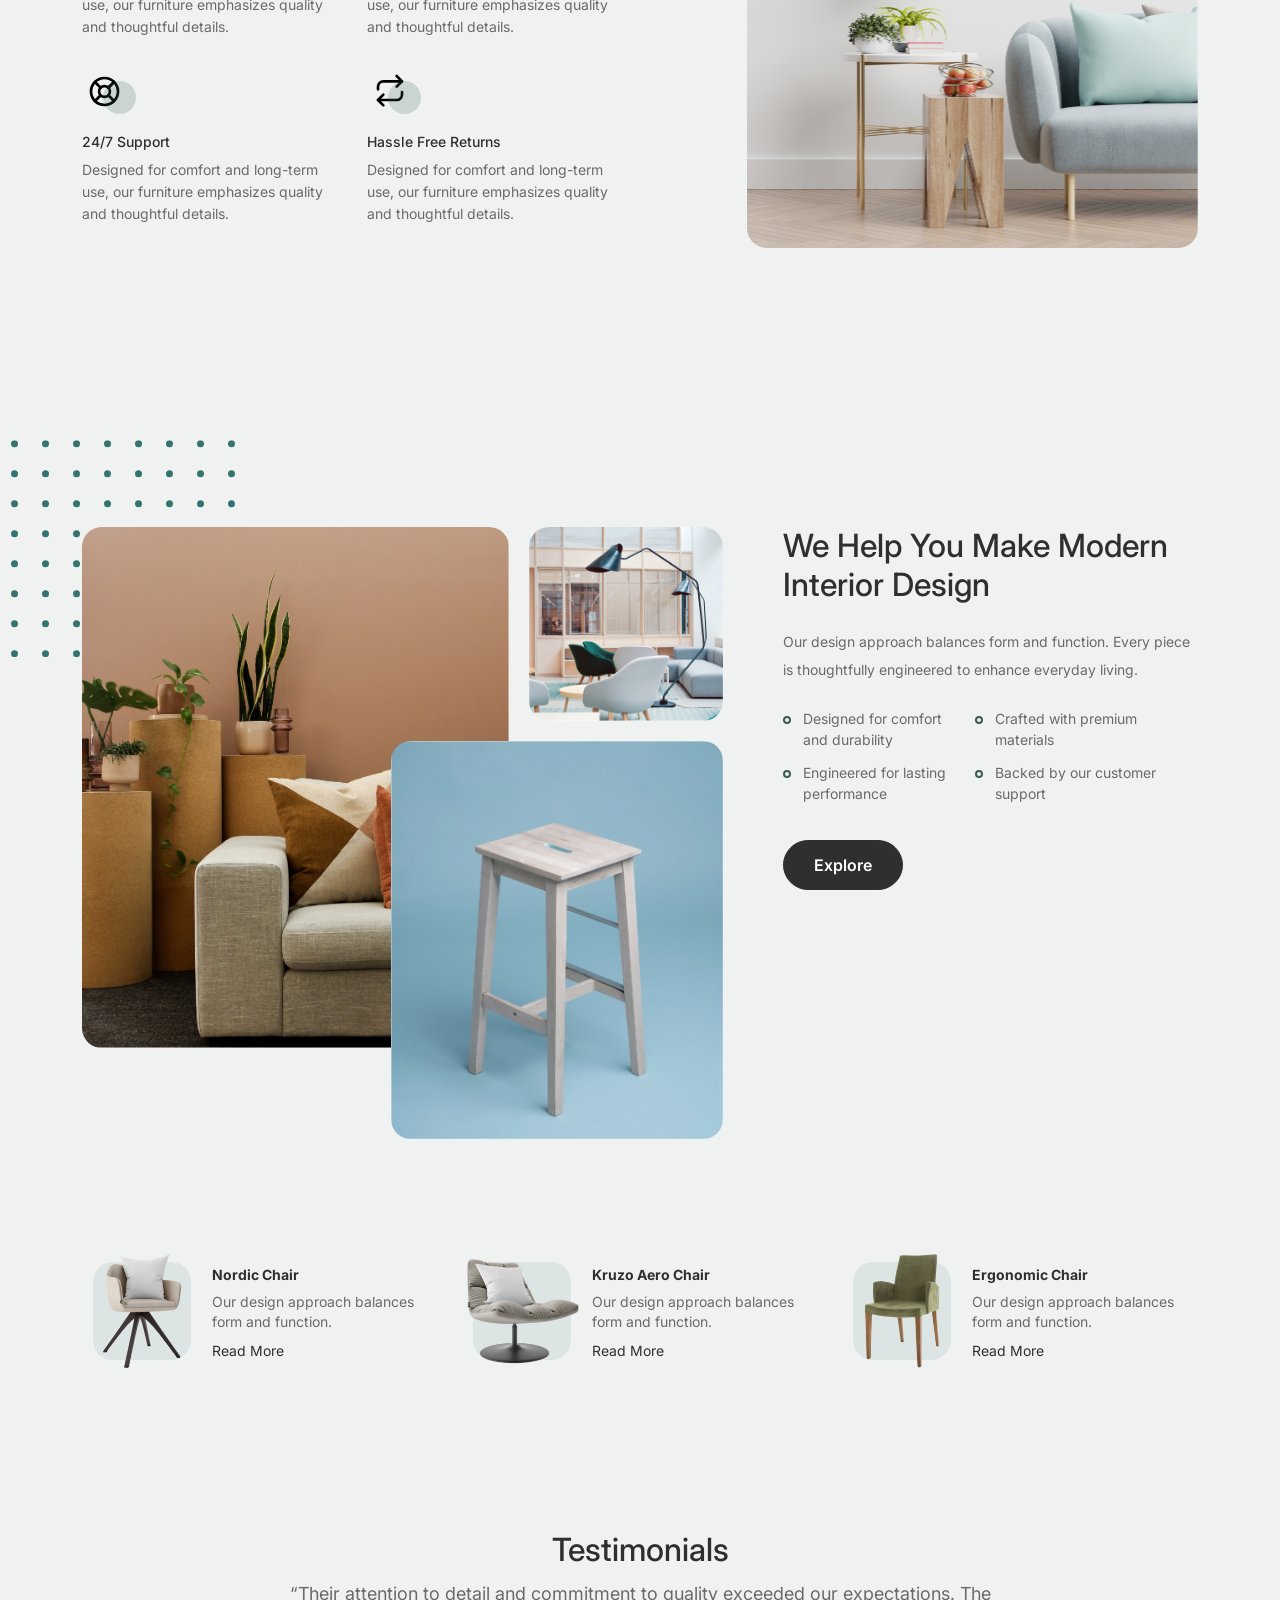
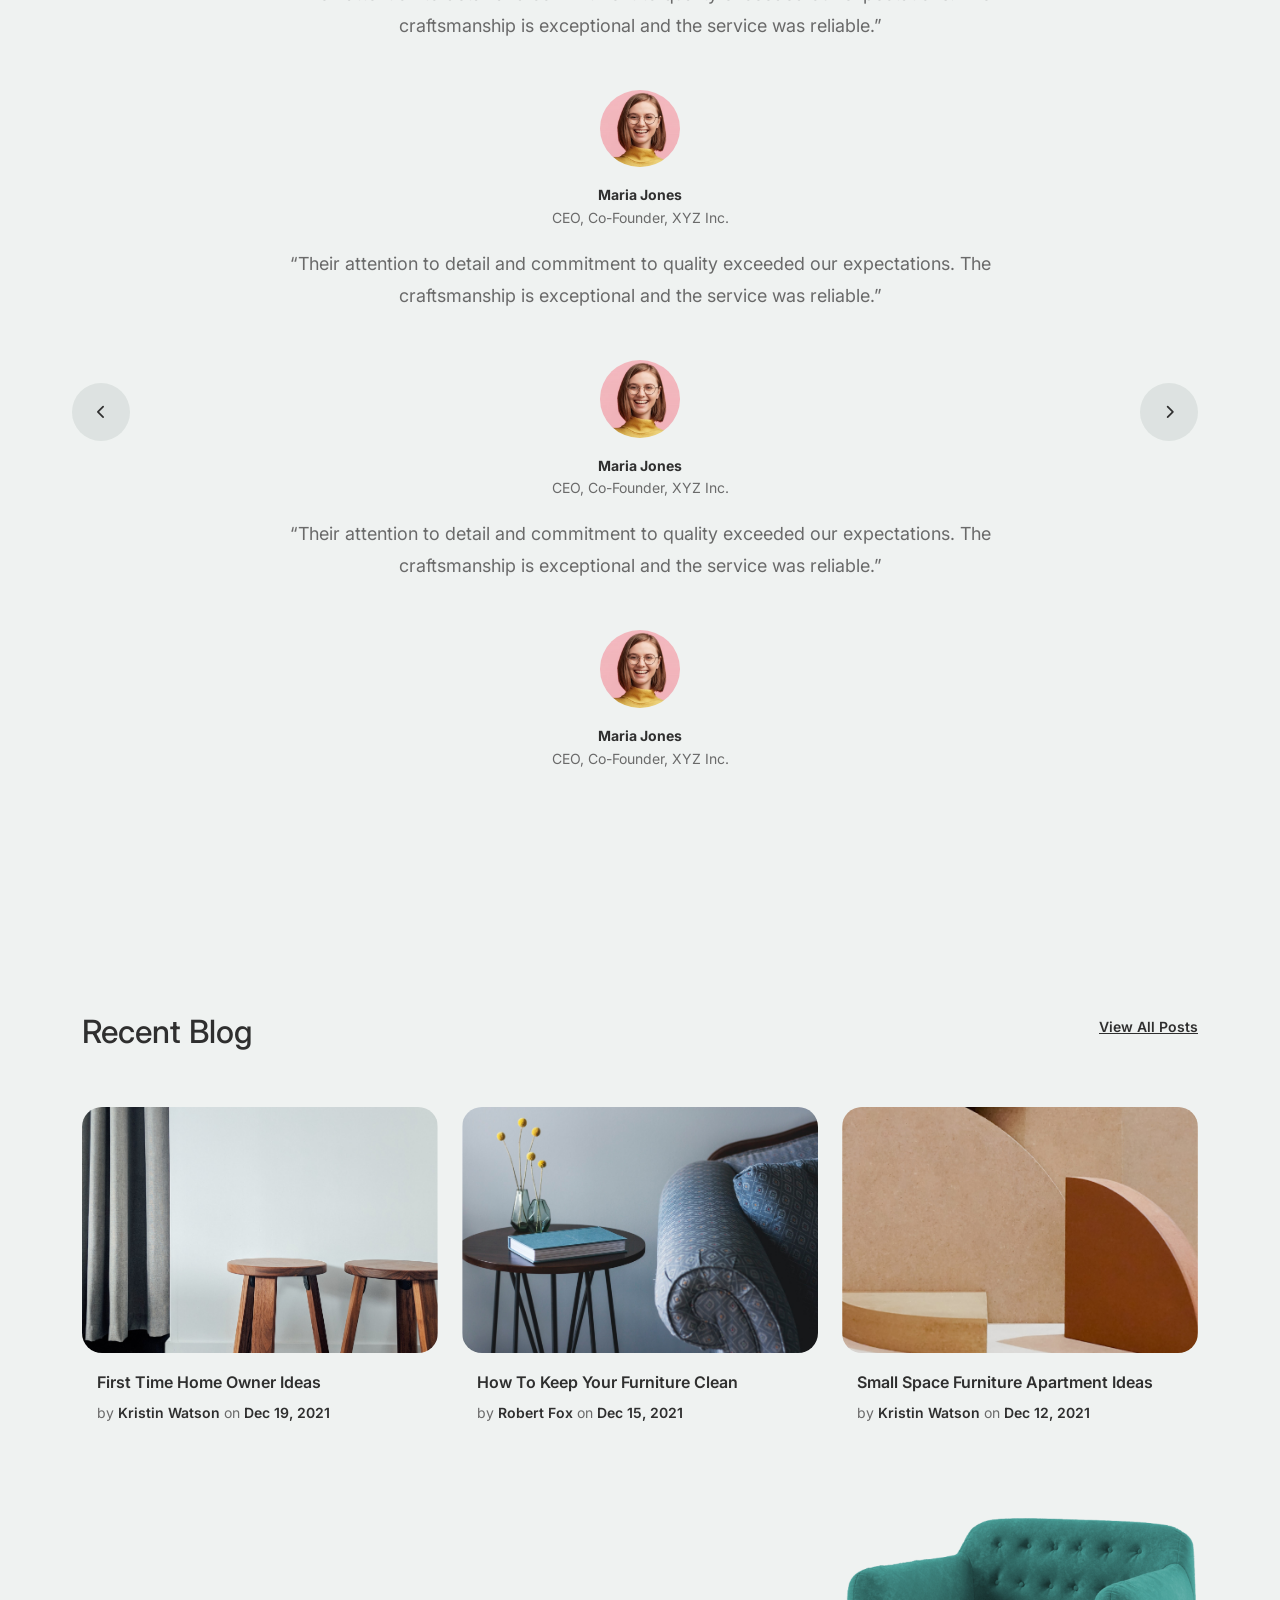
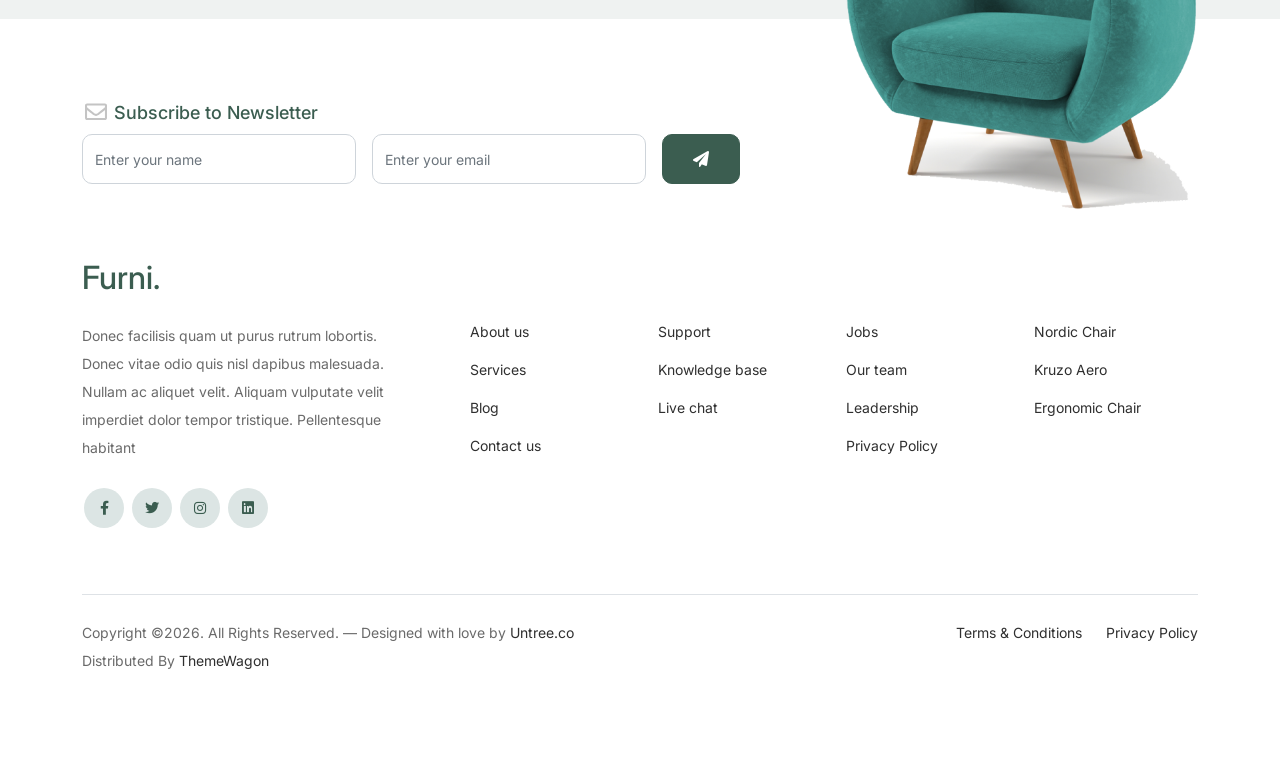
==== commit d0047564: "Merge branch 'main' of https://github.com/codinguru452/northstar-mvp" ====
--- a/index.html
+++ b/index.html
@@ -20,16 +20,16 @@
 	<body>
 
 		<!-- Start Header/Navigation -->
-		<nav class="custom-navbar navbar navbar navbar-expand-md navbar-dark bg-dark" arial-label="Furni navigation bar">
+		<nav class="custom-navbar navbar navbar navbar-expand-md navbar-dark bg-dark" aria-label="Furni navigation bar">
 
 			<div class="container">
 				<a class="navbar-brand" href="index.html">Furni<span>.</span></a>
 
-				<button class="navbar-toggler" type="button" data-bs-toggle="collapse" data-bs-target="#navbarsFurni" aria-controls="navbarsFurni" aria-expanded="false" aria-label="Toggle navigation">
+				<button class="navbar-toggler" type="button" data-bs-toggle="collapse" data-bs-target="#furniNavbar" aria-controls="furniNavbar" aria-expanded="false" aria-label="Toggle navigation">
 					<span class="navbar-toggler-icon"></span>
 				</button>
 
-				<div class="collapse navbar-collapse" id="navbarsFurni">
+				<div class="collapse navbar-collapse" id="furniNavbar">
 					<ul class="custom-navbar-nav navbar-nav ms-auto mb-2 mb-md-0">
 						<li class="nav-item active">
 							<a class="nav-link" href="index.html">Home</a>
@@ -57,8 +57,8 @@
 					<div class="row justify-content-between">
 						<div class="col-lg-5">
 							<div class="intro-excerpt">
-								<h1>Modern Interior <span clsas="d-block">Design Studio</span></h1>
-								<p class="mb-4">Donec vitae odio quis nisl dapibus malesuada. Nullam ac aliquet velit. Aliquam vulputate velit imperdiet dolor tempor tristique.</p>
+								<h1>Modern Interior <span class="d-block">Design Studio</span></h1>
+								<p class="mb-4">We combine modern aesthetics with practical comfort. Our pieces are crafted for lasting durability and everyday use.</p>
 								<p><a href="" class="btn btn-secondary me-2">Shop Now</a><a href="#" class="btn btn-white-outline">Explore</a></p>
 							</div>
 						</div>
@@ -80,7 +80,7 @@
 					<!-- Start Column 1 -->
 					<div class="col-md-12 col-lg-3 mb-5 mb-lg-0">
 						<h2 class="mb-4 section-title">Crafted with excellent material.</h2>
-						<p class="mb-4">Donec vitae odio quis nisl dapibus malesuada. Nullam ac aliquet velit. Aliquam vulputate velit imperdiet dolor tempor tristique. </p>
+						<p class="mb-4">We combine modern aesthetics with practical comfort. Our pieces are crafted for lasting durability and everyday use.</p>
 						<p><a href="shop.html" class="btn">Explore</a></p>
 					</div> 
 					<!-- End Column 1 -->
@@ -138,46 +138,46 @@
 				<div class="row justify-content-between">
 					<div class="col-lg-6">
 						<h2 class="section-title">Why Choose Us</h2>
-						<p>Donec vitae odio quis nisl dapibus malesuada. Nullam ac aliquet velit. Aliquam vulputate velit imperdiet dolor tempor tristique.</p>
+						<p>We combine modern aesthetics with practical comfort. Our pieces are crafted for lasting durability and everyday use.</p>
 
 						<div class="row my-5">
 							<div class="col-6 col-md-6">
 								<div class="feature">
 									<div class="icon">
-										<img src="images/truck.svg" alt="Image" class="imf-fluid">
+										<img src="images/truck.svg" alt="Image" class="img-fluid">
 									</div>
 									<h3>Fast &amp; Free Shipping</h3>
-									<p>Donec vitae odio quis nisl dapibus malesuada. Nullam ac aliquet velit. Aliquam vulputate.</p>
+									<p>Designed for comfort and long-term use, our furniture emphasizes quality and thoughtful details.</p>
 								</div>
 							</div>
 
 							<div class="col-6 col-md-6">
 								<div class="feature">
 									<div class="icon">
-										<img src="images/bag.svg" alt="Image" class="imf-fluid">
+										<img src="images/bag.svg" alt="Image" class="img-fluid">
 									</div>
 									<h3>Easy to Shop</h3>
-									<p>Donec vitae odio quis nisl dapibus malesuada. Nullam ac aliquet velit. Aliquam vulputate.</p>
+									<p>Designed for comfort and long-term use, our furniture emphasizes quality and thoughtful details.</p>
 								</div>
 							</div>
 
 							<div class="col-6 col-md-6">
 								<div class="feature">
 									<div class="icon">
-										<img src="images/support.svg" alt="Image" class="imf-fluid">
+										<img src="images/support.svg" alt="Image" class="img-fluid">
 									</div>
 									<h3>24/7 Support</h3>
-									<p>Donec vitae odio quis nisl dapibus malesuada. Nullam ac aliquet velit. Aliquam vulputate.</p>
+									<p>Designed for comfort and long-term use, our furniture emphasizes quality and thoughtful details.</p>
 								</div>
 							</div>
 
 							<div class="col-6 col-md-6">
 								<div class="feature">
 									<div class="icon">
-										<img src="images/return.svg" alt="Image" class="imf-fluid">
+										<img src="images/return.svg" alt="Image" class="img-fluid">
 									</div>
 									<h3>Hassle Free Returns</h3>
-									<p>Donec vitae odio quis nisl dapibus malesuada. Nullam ac aliquet velit. Aliquam vulputate.</p>
+									<p>Designed for comfort and long-term use, our furniture emphasizes quality and thoughtful details.</p>
 								</div>
 							</div>
 
@@ -208,15 +208,15 @@
 					</div>
 					<div class="col-lg-5 ps-lg-5">
 						<h2 class="section-title mb-4">We Help You Make Modern Interior Design</h2>
-						<p>Donec facilisis quam ut purus rutrum lobortis. Donec vitae odio quis nisl dapibus malesuada. Nullam ac aliquet velit. Aliquam vulputate velit imperdiet dolor tempor tristique. Pellentesque habitant morbi tristique senectus et netus et malesuada</p>
+						<p>Our design approach balances form and function. Every piece is thoughtfully engineered to enhance everyday living.</p>
 
 						<ul class="list-unstyled custom-list my-4">
-							<li>Donec vitae odio quis nisl dapibus malesuada</li>
-							<li>Donec vitae odio quis nisl dapibus malesuada</li>
-							<li>Donec vitae odio quis nisl dapibus malesuada</li>
-							<li>Donec vitae odio quis nisl dapibus malesuada</li>
+							<li>Designed for comfort and durability</li>
+							<li>Crafted with premium materials</li>
+							<li>Engineered for lasting performance</li>
+							<li>Backed by our customer support</li>
 						</ul>
-						<p><a herf="#" class="btn">Explore</a></p>
+						<p><a href="#" class="btn">Explore</a></p>
 					</div>
 				</div>
 			</div>
@@ -235,7 +235,7 @@
 							</div>
 							<div class="pt-3">
 								<h3>Nordic Chair</h3>
-								<p>Donec facilisis quam ut purus rutrum lobortis. Donec vitae odio </p>
+								<p>Our design approach balances form and function.</p>
 								<p><a href="#">Read More</a></p>
 							</div>
 						</div>
@@ -248,7 +248,7 @@
 							</div>
 							<div class="pt-3">
 								<h3>Kruzo Aero Chair</h3>
-								<p>Donec facilisis quam ut purus rutrum lobortis. Donec vitae odio </p>
+								<p>Our design approach balances form and function.</p>
 								<p><a href="#">Read More</a></p>
 							</div>
 						</div>
@@ -261,7 +261,7 @@
 							</div>
 							<div class="pt-3">
 								<h3>Ergonomic Chair</h3>
-								<p>Donec facilisis quam ut purus rutrum lobortis. Donec vitae odio </p>
+								<p>Our design approach balances form and function.</p>
 								<p><a href="#">Read More</a></p>
 							</div>
 						</div>
@@ -298,7 +298,7 @@
 
 											<div class="testimonial-block text-center">
 												<blockquote class="mb-5">
-													<p>&ldquo;Donec facilisis quam ut purus rutrum lobortis. Donec vitae odio quis nisl dapibus malesuada. Nullam ac aliquet velit. Aliquam vulputate velit imperdiet dolor tempor tristique. Pellentesque habitant morbi tristique senectus et netus et malesuada fames ac turpis egestas. Integer convallis volutpat dui quis scelerisque.&rdquo;</p>
+													<p>&ldquo;Their attention to detail and commitment to quality exceeded our expectations. The craftsmanship is exceptional and the service was reliable.&rdquo;</p>
 												</blockquote>
 
 												<div class="author-info">
@@ -321,7 +321,7 @@
 
 											<div class="testimonial-block text-center">
 												<blockquote class="mb-5">
-													<p>&ldquo;Donec facilisis quam ut purus rutrum lobortis. Donec vitae odio quis nisl dapibus malesuada. Nullam ac aliquet velit. Aliquam vulputate velit imperdiet dolor tempor tristique. Pellentesque habitant morbi tristique senectus et netus et malesuada fames ac turpis egestas. Integer convallis volutpat dui quis scelerisque.&rdquo;</p>
+													<p>&ldquo;Their attention to detail and commitment to quality exceeded our expectations. The craftsmanship is exceptional and the service was reliable.&rdquo;</p>
 												</blockquote>
 
 												<div class="author-info">
@@ -344,7 +344,7 @@
 
 											<div class="testimonial-block text-center">
 												<blockquote class="mb-5">
-													<p>&ldquo;Donec facilisis quam ut purus rutrum lobortis. Donec vitae odio quis nisl dapibus malesuada. Nullam ac aliquet velit. Aliquam vulputate velit imperdiet dolor tempor tristique. Pellentesque habitant morbi tristique senectus et netus et malesuada fames ac turpis egestas. Integer convallis volutpat dui quis scelerisque.&rdquo;</p>
+													<p>&ldquo;Their attention to detail and commitment to quality exceeded our expectations. The craftsmanship is exceptional and the service was reliable.&rdquo;</p>
 												</blockquote>
 
 												<div class="author-info">
@@ -512,7 +512,7 @@
 				<div class="border-top copyright">
 					<div class="row pt-4">
 						<div class="col-lg-6">
-							<p class="mb-2 text-center text-lg-start">Copyright &copy;<script>document.write(new Date().getFullYear());</script>. All Rights Reserved. &mdash; Designed with love by <a href="https://untree.co">Untree.co</a> Distributed By <a hreff="https://themewagon.com">ThemeWagon</a>  <!-- License information: https://untree.co/license/ -->
+							<p class="mb-2 text-center text-lg-start">Copyright &copy;<script>document.write(new Date().getFullYear());</script>. All Rights Reserved. &mdash; Designed with love by <a href="https://untree.co">Untree.co</a> Distributed By <a href="https://themewagon.com">ThemeWagon</a>  <!-- License information: https://untree.co/license/ -->
             </p>
 						</div>
 
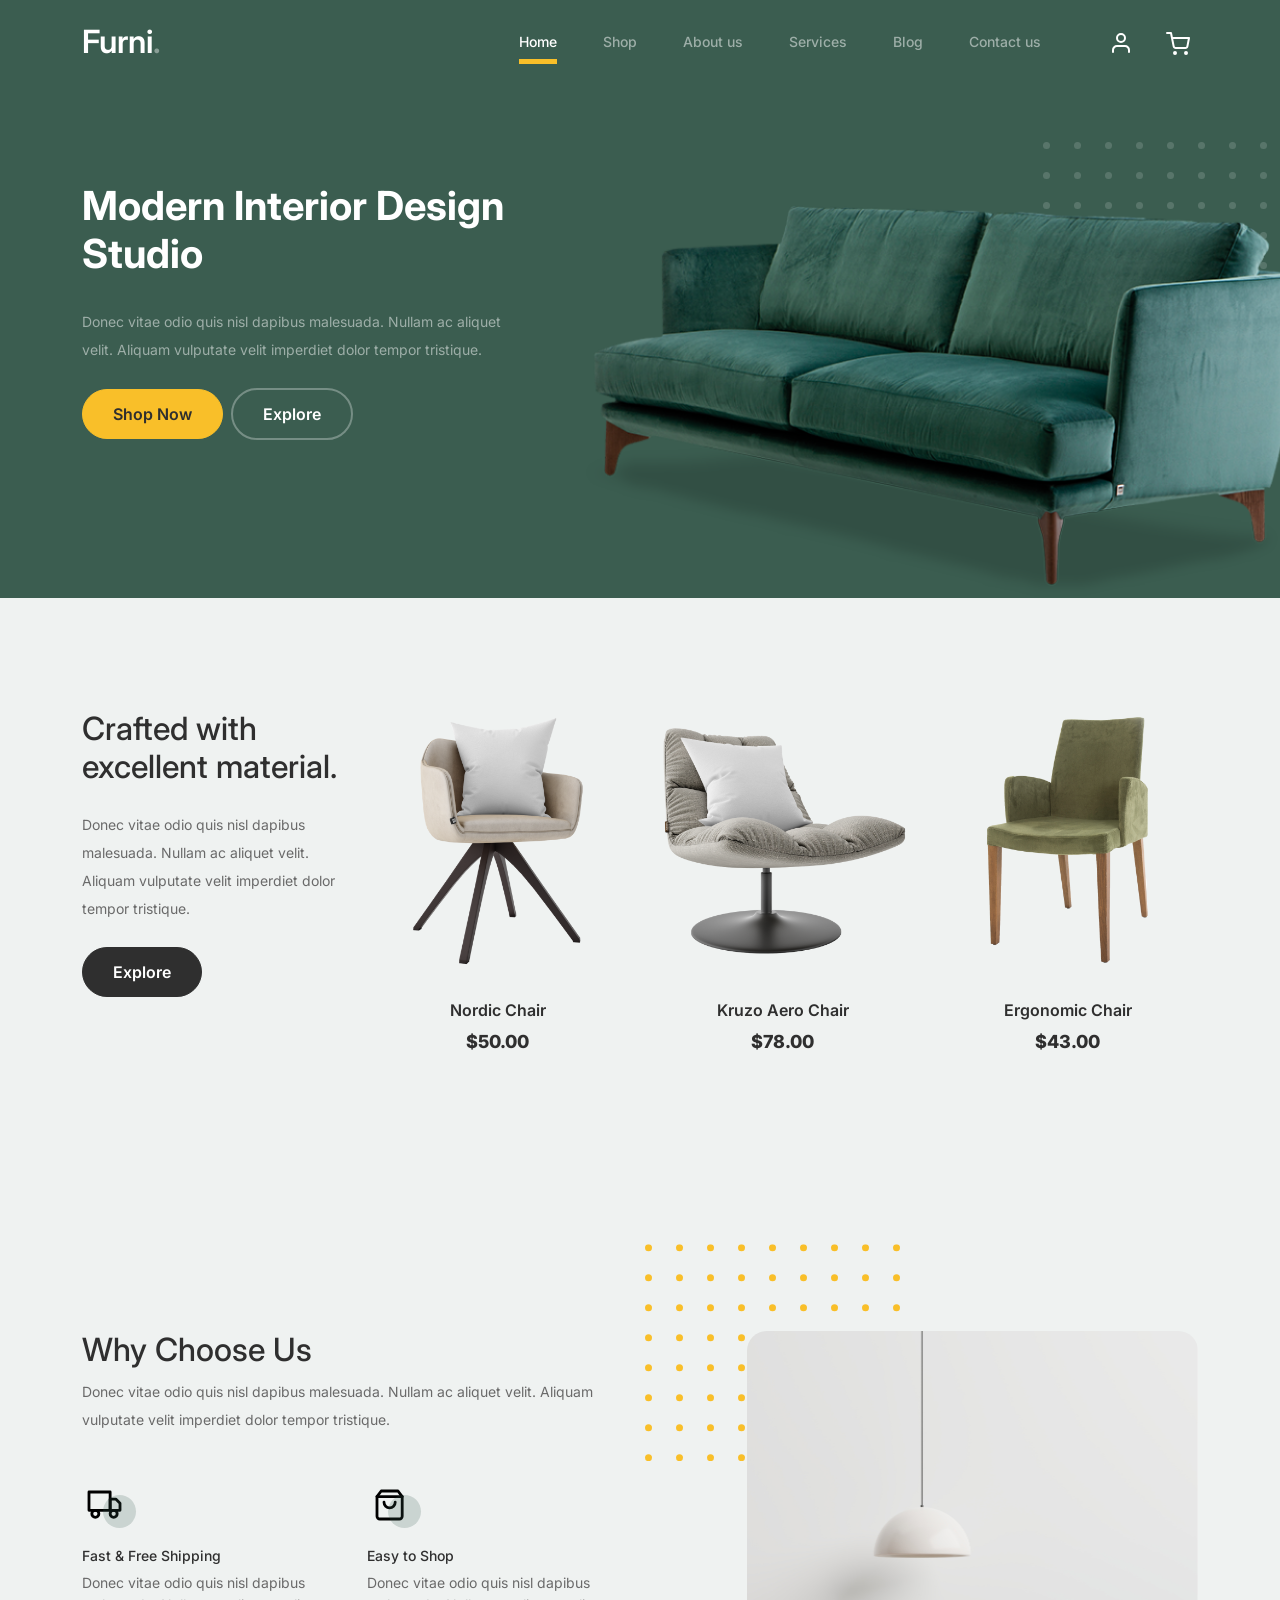
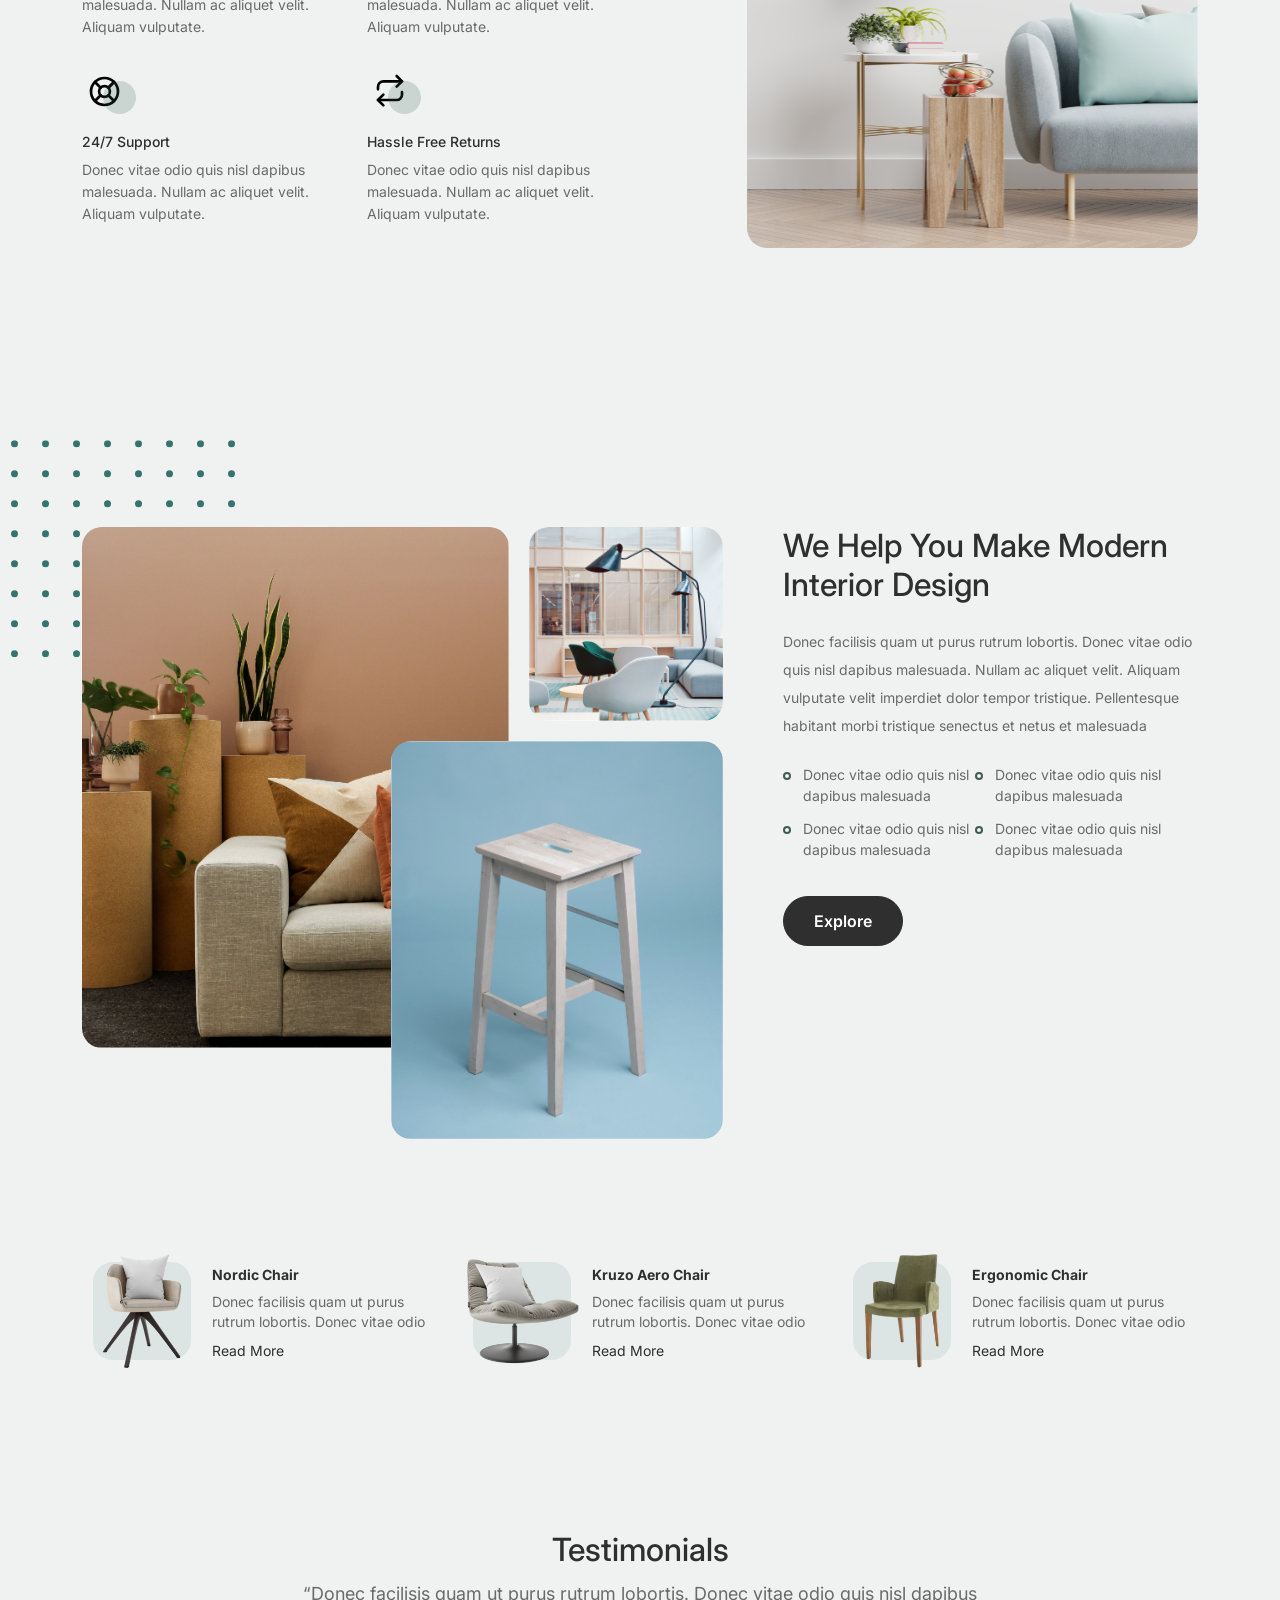
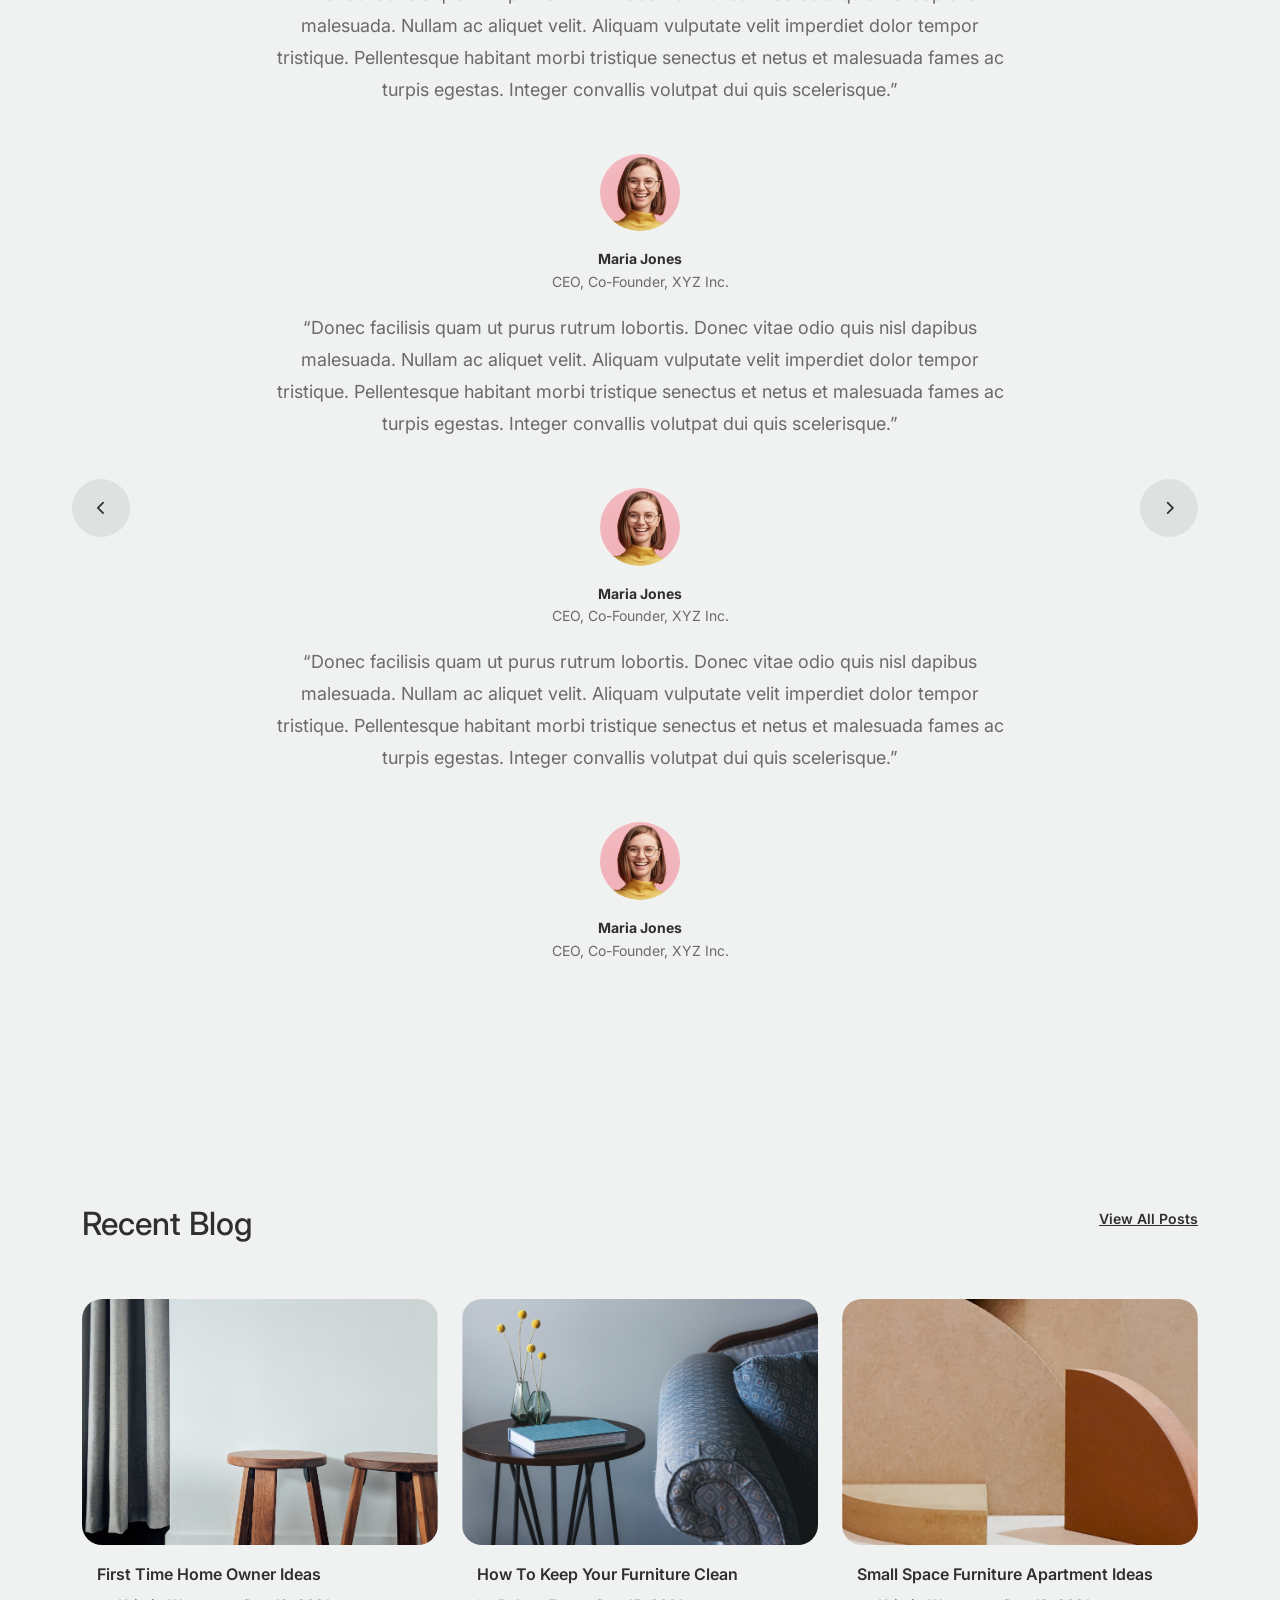
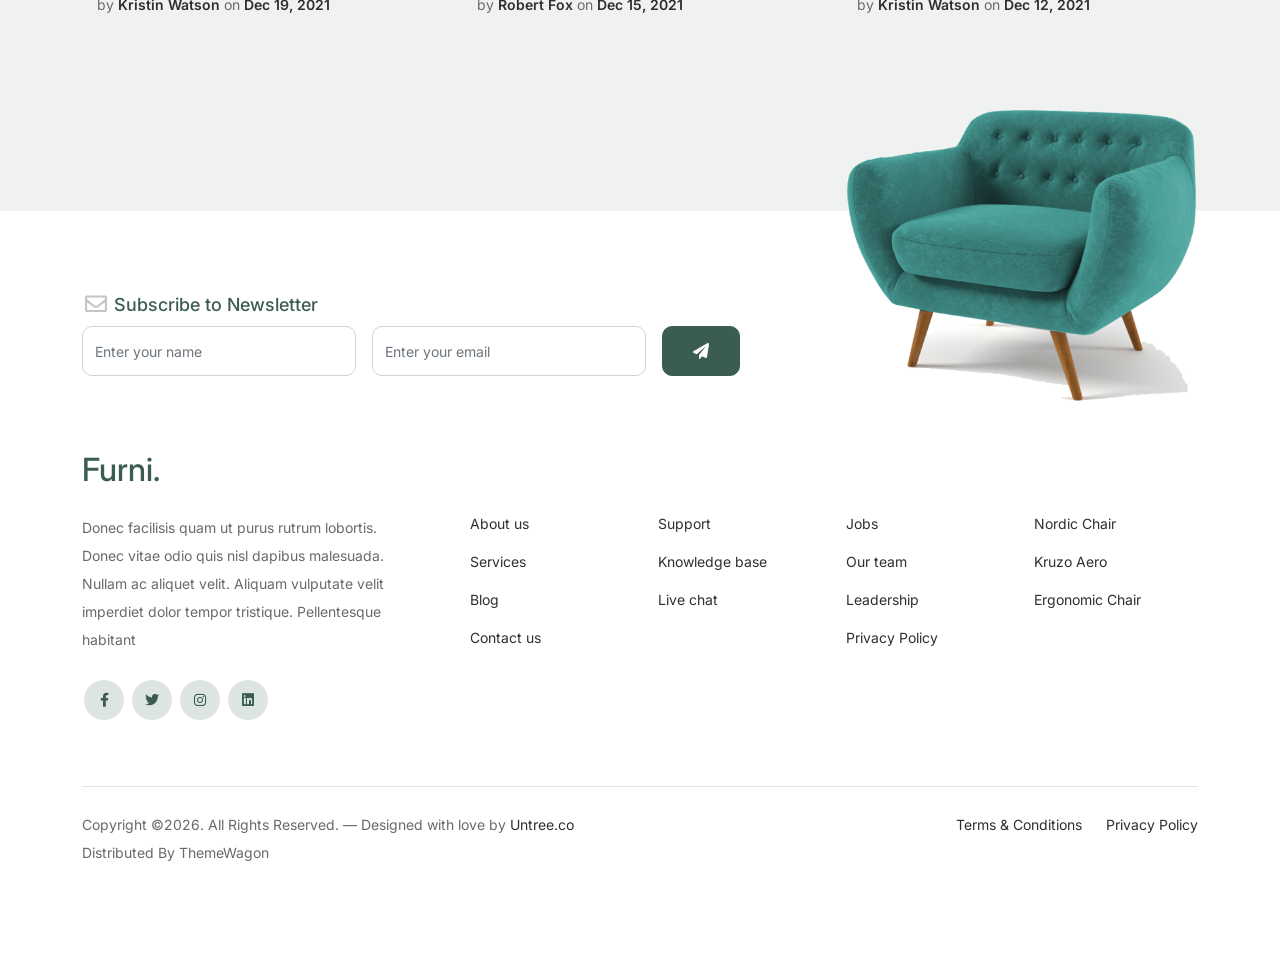
==== commit 7fa18500: "Update on all the files in order to spot the bug" ====
--- a/index.html
+++ b/index.html
@@ -20,16 +20,16 @@
 	<body>
 
 		<!-- Start Header/Navigation -->
-		<nav class="custom-navbar navbar navbar navbar-expand-md navbar-dark bg-dark" aria-label="Furni navigation bar">
+		<nav class="custom-navbar navbar navbar navbar-expand-md navbar-dark bg-dark" arial-label="Furni navigation bar">
 
 			<div class="container">
 				<a class="navbar-brand" href="index.html">Furni<span>.</span></a>
 
-				<button class="navbar-toggler" type="button" data-bs-toggle="collapse" data-bs-target="#furniNavbar" aria-controls="furniNavbar" aria-expanded="false" aria-label="Toggle navigation">
+				<button class="navbar-toggler" type="button" data-bs-toggle="collapse" data-bs-target="#navbarsFurni" aria-controls="navbarsFurni" aria-expanded="false" aria-label="Toggle navigation">
 					<span class="navbar-toggler-icon"></span>
 				</button>
 
-				<div class="collapse navbar-collapse" id="furniNavbar">
+				<div class="collapse navbar-collapse" id="navbarsFurni">
 					<ul class="custom-navbar-nav navbar-nav ms-auto mb-2 mb-md-0">
 						<li class="nav-item active">
 							<a class="nav-link" href="index.html">Home</a>
@@ -42,7 +42,7 @@
 					</ul>
 
 					<ul class="custom-navbar-cta navbar-nav mb-2 mb-md-0 ms-5">
-						<li><a class="nav-link" href="login.html"><img src="images/user.svg"></a></li>
+						<li><a class="nav-link" href="#"><img src="images/user.svg"></a></li>
 						<li><a class="nav-link" href="cart.html"><img src="images/cart.svg"></a></li>
 					</ul>
 				</div>
@@ -57,8 +57,8 @@
 					<div class="row justify-content-between">
 						<div class="col-lg-5">
 							<div class="intro-excerpt">
-								<h1>Modern Interior <span class="d-block">Design Studio</span></h1>
-								<p class="mb-4">We combine modern aesthetics with practical comfort. Our pieces are crafted for lasting durability and everyday use.</p>
+								<h1>Modern Interior <span clsas="d-block">Design Studio</span></h1>
+								<p class="mb-4">Donec vitae odio quis nisl dapibus malesuada. Nullam ac aliquet velit. Aliquam vulputate velit imperdiet dolor tempor tristique.</p>
 								<p><a href="" class="btn btn-secondary me-2">Shop Now</a><a href="#" class="btn btn-white-outline">Explore</a></p>
 							</div>
 						</div>
@@ -80,7 +80,7 @@
 					<!-- Start Column 1 -->
 					<div class="col-md-12 col-lg-3 mb-5 mb-lg-0">
 						<h2 class="mb-4 section-title">Crafted with excellent material.</h2>
-						<p class="mb-4">We combine modern aesthetics with practical comfort. Our pieces are crafted for lasting durability and everyday use.</p>
+						<p class="mb-4">Donec vitae odio quis nisl dapibus malesuada. Nullam ac aliquet velit. Aliquam vulputate velit imperdiet dolor tempor tristique. </p>
 						<p><a href="shop.html" class="btn">Explore</a></p>
 					</div> 
 					<!-- End Column 1 -->
@@ -138,46 +138,46 @@
 				<div class="row justify-content-between">
 					<div class="col-lg-6">
 						<h2 class="section-title">Why Choose Us</h2>
-						<p>We combine modern aesthetics with practical comfort. Our pieces are crafted for lasting durability and everyday use.</p>
+						<p>Donec vitae odio quis nisl dapibus malesuada. Nullam ac aliquet velit. Aliquam vulputate velit imperdiet dolor tempor tristique.</p>
 
 						<div class="row my-5">
 							<div class="col-6 col-md-6">
 								<div class="feature">
 									<div class="icon">
-										<img src="images/truck.svg" alt="Image" class="img-fluid">
+										<img src="images/truck.svg" alt="Image" class="imf-fluid">
 									</div>
 									<h3>Fast &amp; Free Shipping</h3>
-									<p>Designed for comfort and long-term use, our furniture emphasizes quality and thoughtful details.</p>
+									<p>Donec vitae odio quis nisl dapibus malesuada. Nullam ac aliquet velit. Aliquam vulputate.</p>
 								</div>
 							</div>
 
 							<div class="col-6 col-md-6">
 								<div class="feature">
 									<div class="icon">
-										<img src="images/bag.svg" alt="Image" class="img-fluid">
+										<img src="images/bag.svg" alt="Image" class="imf-fluid">
 									</div>
 									<h3>Easy to Shop</h3>
-									<p>Designed for comfort and long-term use, our furniture emphasizes quality and thoughtful details.</p>
+									<p>Donec vitae odio quis nisl dapibus malesuada. Nullam ac aliquet velit. Aliquam vulputate.</p>
 								</div>
 							</div>
 
 							<div class="col-6 col-md-6">
 								<div class="feature">
 									<div class="icon">
-										<img src="images/support.svg" alt="Image" class="img-fluid">
+										<img src="images/support.svg" alt="Image" class="imf-fluid">
 									</div>
 									<h3>24/7 Support</h3>
-									<p>Designed for comfort and long-term use, our furniture emphasizes quality and thoughtful details.</p>
+									<p>Donec vitae odio quis nisl dapibus malesuada. Nullam ac aliquet velit. Aliquam vulputate.</p>
 								</div>
 							</div>
 
 							<div class="col-6 col-md-6">
 								<div class="feature">
 									<div class="icon">
-										<img src="images/return.svg" alt="Image" class="img-fluid">
+										<img src="images/return.svg" alt="Image" class="imf-fluid">
 									</div>
 									<h3>Hassle Free Returns</h3>
-									<p>Designed for comfort and long-term use, our furniture emphasizes quality and thoughtful details.</p>
+									<p>Donec vitae odio quis nisl dapibus malesuada. Nullam ac aliquet velit. Aliquam vulputate.</p>
 								</div>
 							</div>
 
@@ -208,15 +208,15 @@
 					</div>
 					<div class="col-lg-5 ps-lg-5">
 						<h2 class="section-title mb-4">We Help You Make Modern Interior Design</h2>
-						<p>Our design approach balances form and function. Every piece is thoughtfully engineered to enhance everyday living.</p>
+						<p>Donec facilisis quam ut purus rutrum lobortis. Donec vitae odio quis nisl dapibus malesuada. Nullam ac aliquet velit. Aliquam vulputate velit imperdiet dolor tempor tristique. Pellentesque habitant morbi tristique senectus et netus et malesuada</p>
 
 						<ul class="list-unstyled custom-list my-4">
-							<li>Designed for comfort and durability</li>
-							<li>Crafted with premium materials</li>
-							<li>Engineered for lasting performance</li>
-							<li>Backed by our customer support</li>
+							<li>Donec vitae odio quis nisl dapibus malesuada</li>
+							<li>Donec vitae odio quis nisl dapibus malesuada</li>
+							<li>Donec vitae odio quis nisl dapibus malesuada</li>
+							<li>Donec vitae odio quis nisl dapibus malesuada</li>
 						</ul>
-						<p><a href="#" class="btn">Explore</a></p>
+						<p><a herf="#" class="btn">Explore</a></p>
 					</div>
 				</div>
 			</div>
@@ -235,7 +235,7 @@
 							</div>
 							<div class="pt-3">
 								<h3>Nordic Chair</h3>
-								<p>Our design approach balances form and function.</p>
+								<p>Donec facilisis quam ut purus rutrum lobortis. Donec vitae odio </p>
 								<p><a href="#">Read More</a></p>
 							</div>
 						</div>
@@ -248,7 +248,7 @@
 							</div>
 							<div class="pt-3">
 								<h3>Kruzo Aero Chair</h3>
-								<p>Our design approach balances form and function.</p>
+								<p>Donec facilisis quam ut purus rutrum lobortis. Donec vitae odio </p>
 								<p><a href="#">Read More</a></p>
 							</div>
 						</div>
@@ -261,7 +261,7 @@
 							</div>
 							<div class="pt-3">
 								<h3>Ergonomic Chair</h3>
-								<p>Our design approach balances form and function.</p>
+								<p>Donec facilisis quam ut purus rutrum lobortis. Donec vitae odio </p>
 								<p><a href="#">Read More</a></p>
 							</div>
 						</div>
@@ -298,7 +298,7 @@
 
 											<div class="testimonial-block text-center">
 												<blockquote class="mb-5">
-													<p>&ldquo;Their attention to detail and commitment to quality exceeded our expectations. The craftsmanship is exceptional and the service was reliable.&rdquo;</p>
+													<p>&ldquo;Donec facilisis quam ut purus rutrum lobortis. Donec vitae odio quis nisl dapibus malesuada. Nullam ac aliquet velit. Aliquam vulputate velit imperdiet dolor tempor tristique. Pellentesque habitant morbi tristique senectus et netus et malesuada fames ac turpis egestas. Integer convallis volutpat dui quis scelerisque.&rdquo;</p>
 												</blockquote>
 
 												<div class="author-info">
@@ -321,7 +321,7 @@
 
 											<div class="testimonial-block text-center">
 												<blockquote class="mb-5">
-													<p>&ldquo;Their attention to detail and commitment to quality exceeded our expectations. The craftsmanship is exceptional and the service was reliable.&rdquo;</p>
+													<p>&ldquo;Donec facilisis quam ut purus rutrum lobortis. Donec vitae odio quis nisl dapibus malesuada. Nullam ac aliquet velit. Aliquam vulputate velit imperdiet dolor tempor tristique. Pellentesque habitant morbi tristique senectus et netus et malesuada fames ac turpis egestas. Integer convallis volutpat dui quis scelerisque.&rdquo;</p>
 												</blockquote>
 
 												<div class="author-info">
@@ -344,7 +344,7 @@
 
 											<div class="testimonial-block text-center">
 												<blockquote class="mb-5">
-													<p>&ldquo;Their attention to detail and commitment to quality exceeded our expectations. The craftsmanship is exceptional and the service was reliable.&rdquo;</p>
+													<p>&ldquo;Donec facilisis quam ut purus rutrum lobortis. Donec vitae odio quis nisl dapibus malesuada. Nullam ac aliquet velit. Aliquam vulputate velit imperdiet dolor tempor tristique. Pellentesque habitant morbi tristique senectus et netus et malesuada fames ac turpis egestas. Integer convallis volutpat dui quis scelerisque.&rdquo;</p>
 												</blockquote>
 
 												<div class="author-info">
@@ -512,7 +512,7 @@
 				<div class="border-top copyright">
 					<div class="row pt-4">
 						<div class="col-lg-6">
-							<p class="mb-2 text-center text-lg-start">Copyright &copy;<script>document.write(new Date().getFullYear());</script>. All Rights Reserved. &mdash; Designed with love by <a href="https://untree.co">Untree.co</a> Distributed By <a href="https://themewagon.com">ThemeWagon</a>  <!-- License information: https://untree.co/license/ -->
+							<p class="mb-2 text-center text-lg-start">Copyright &copy;<script>document.write(new Date().getFullYear());</script>. All Rights Reserved. &mdash; Designed with love by <a href="https://untree.co">Untree.co</a> Distributed By <a hreff="https://themewagon.com">ThemeWagon</a>  <!-- License information: https://untree.co/license/ -->
             </p>
 						</div>
 
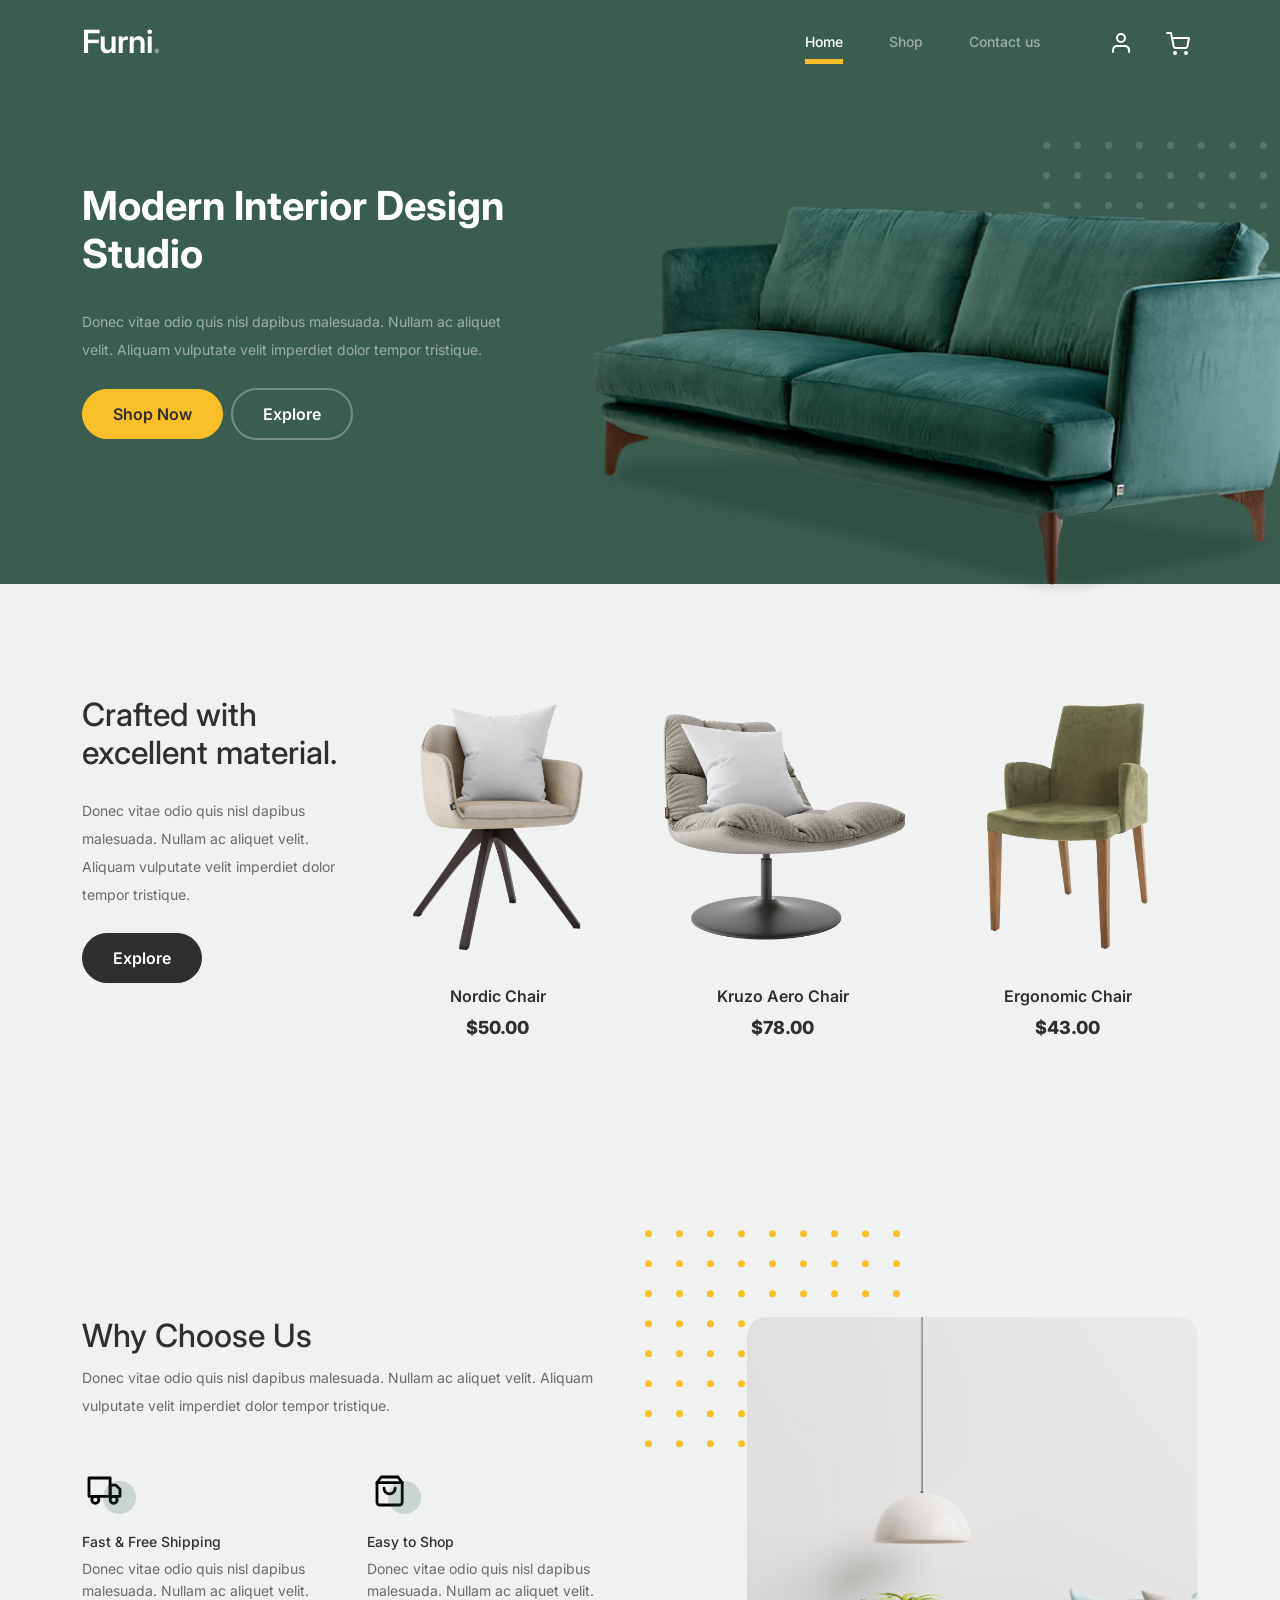
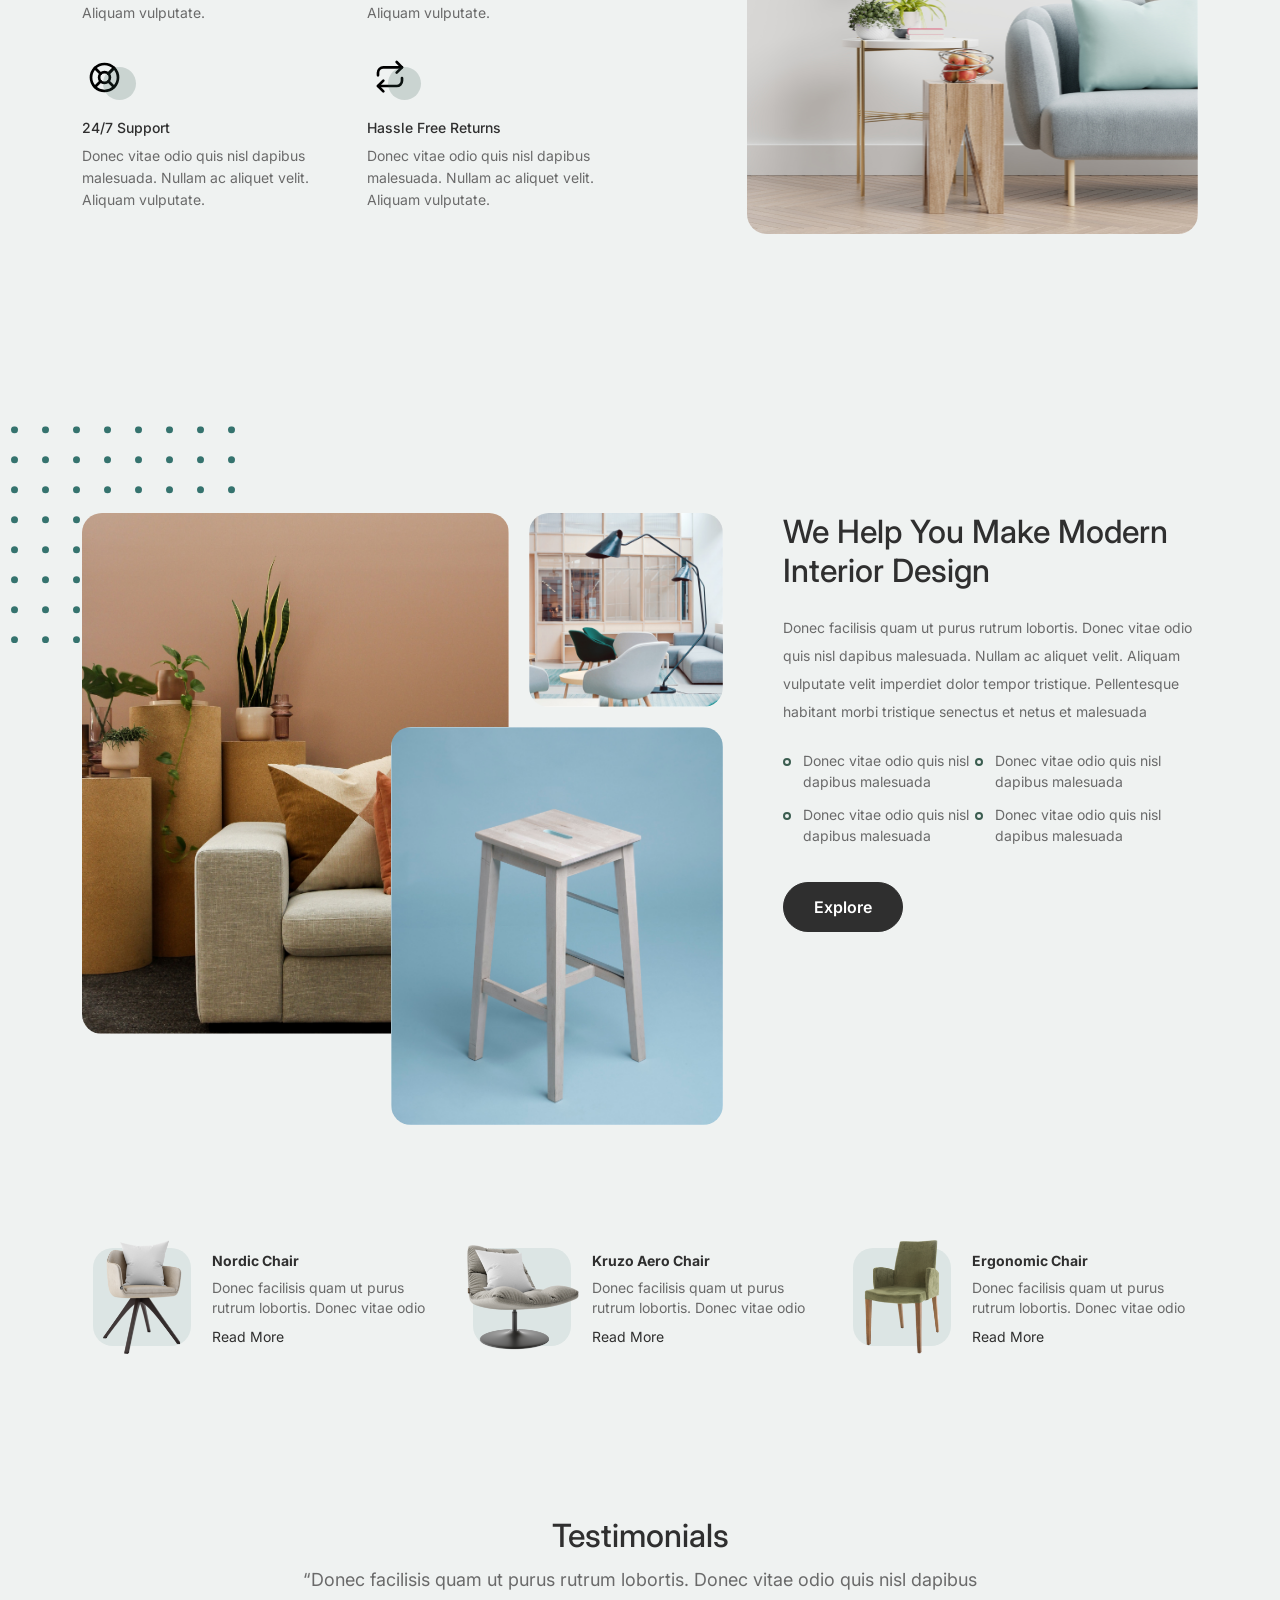
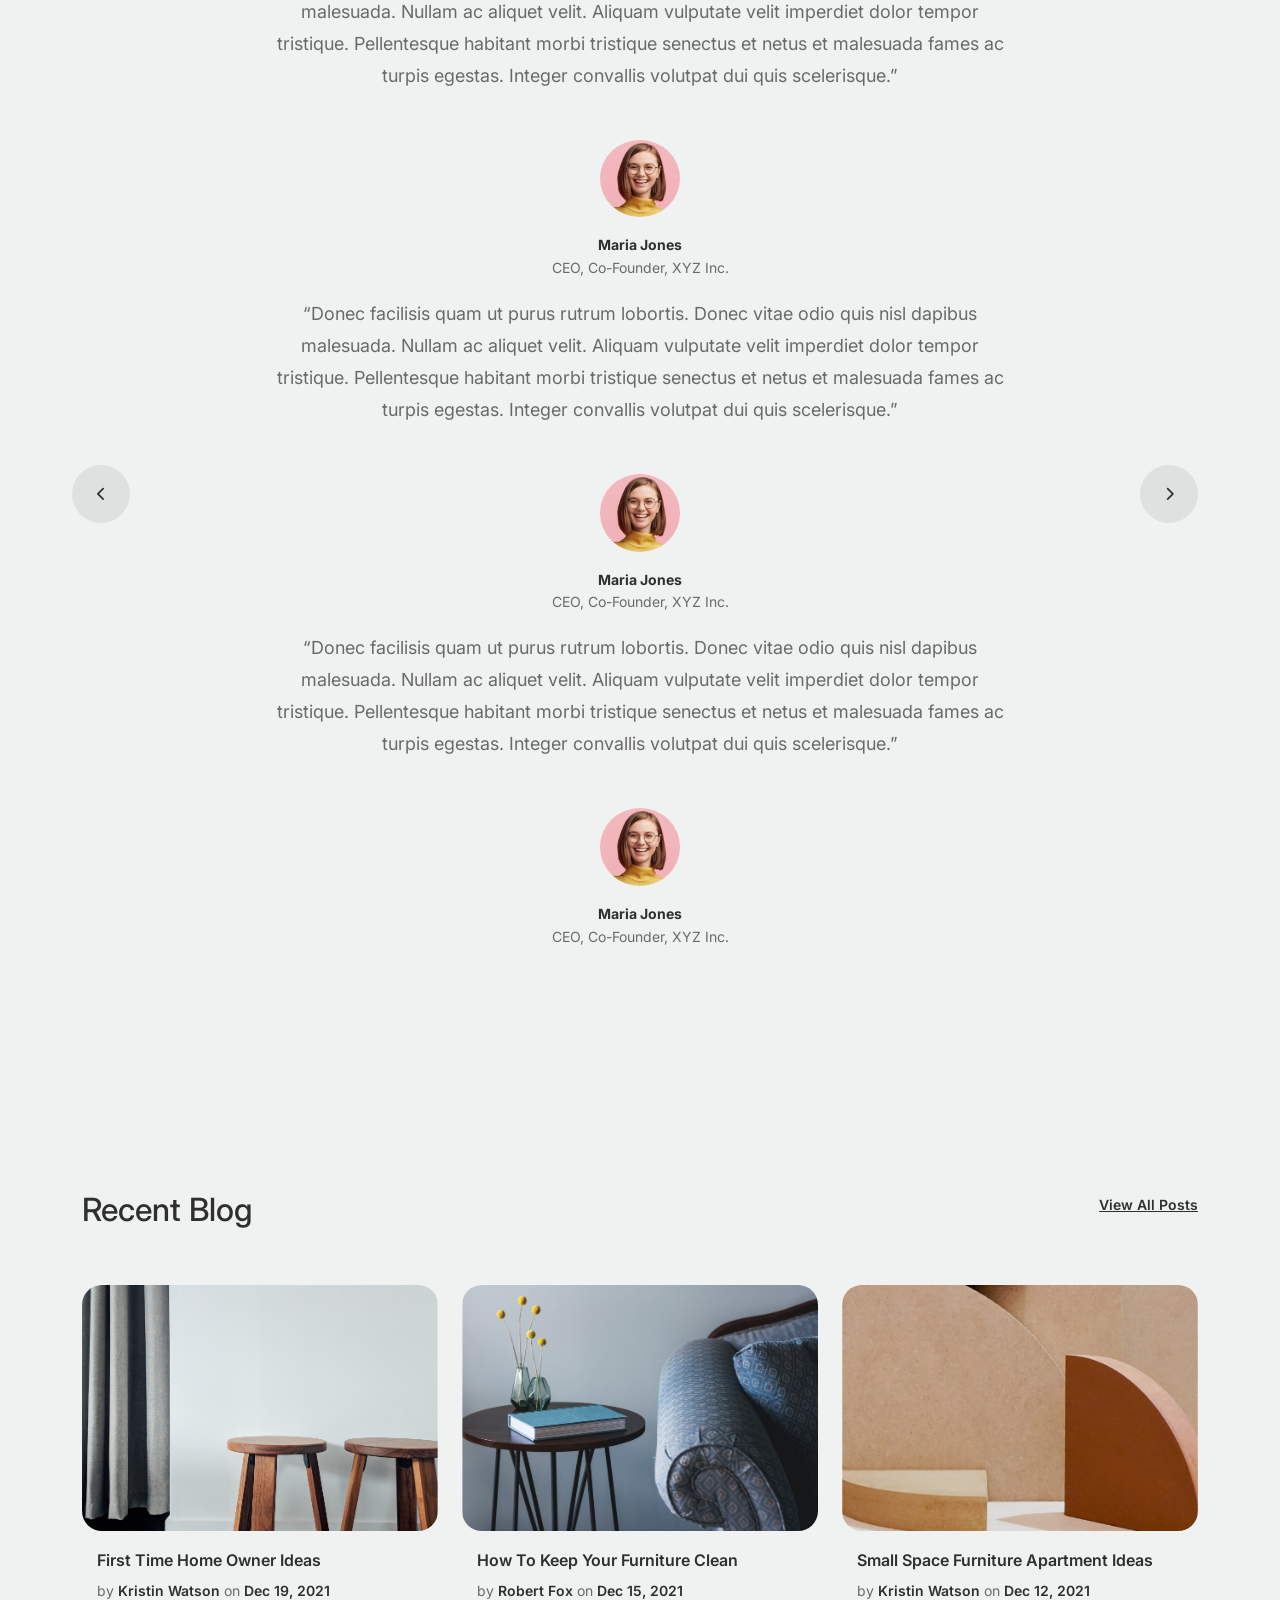
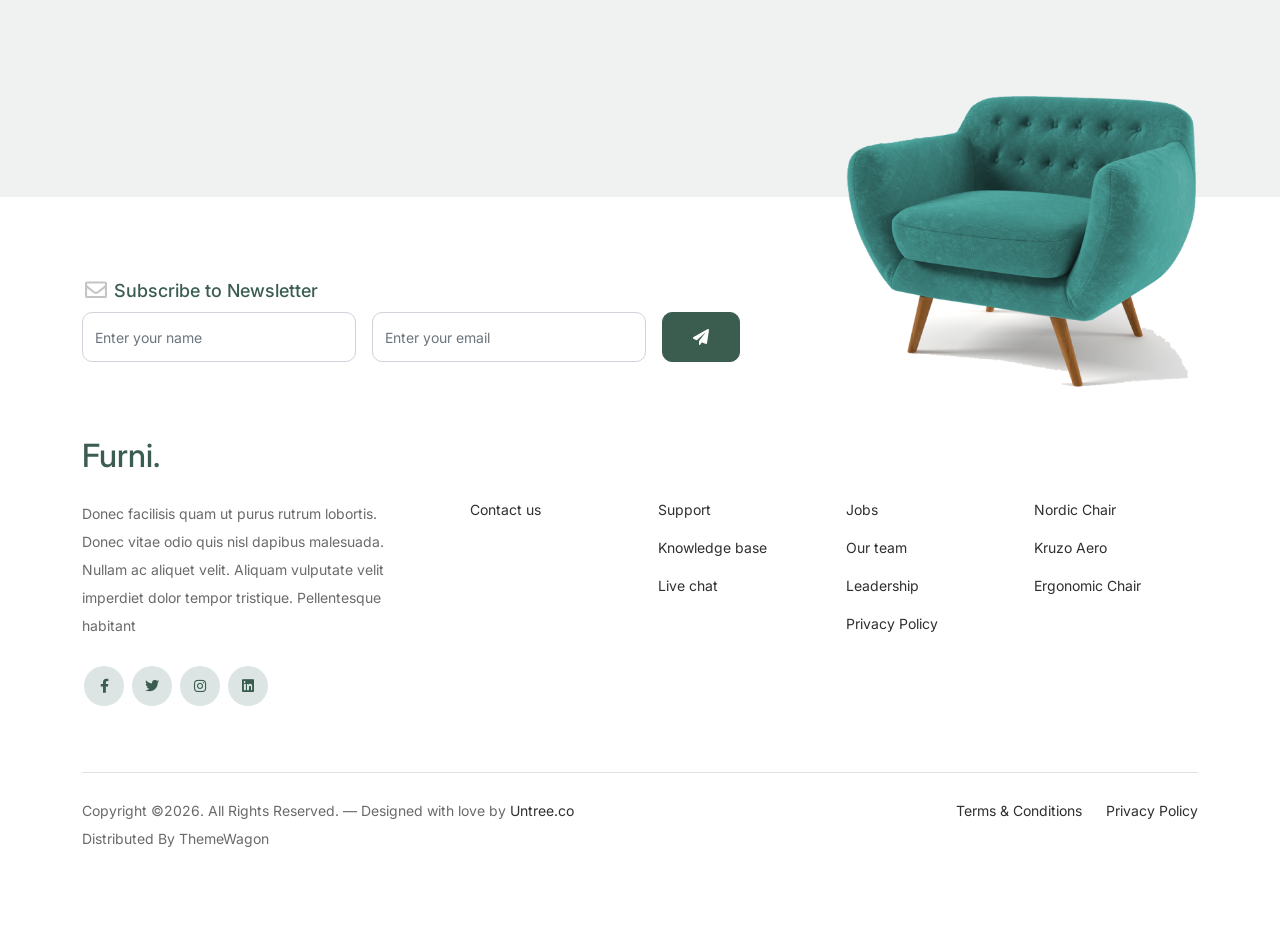
==== commit fa218dd6: "removed the links in the footer" ====
--- a/index.html
+++ b/index.html
@@ -35,9 +35,6 @@
 							<a class="nav-link" href="index.html">Home</a>
 						</li>
 						<li><a class="nav-link" href="shop.html">Shop</a></li>
-						<li><a class="nav-link" href="about.html">About us</a></li>
-						<li><a class="nav-link" href="services.html">Services</a></li>
-						<li><a class="nav-link" href="blog.html">Blog</a></li>
 						<li><a class="nav-link" href="contact.html">Contact us</a></li>
 					</ul>
 
@@ -473,9 +470,6 @@
 						<div class="row links-wrap">
 							<div class="col-6 col-sm-6 col-md-3">
 								<ul class="list-unstyled">
-									<li><a href="#">About us</a></li>
-									<li><a href="#">Services</a></li>
-									<li><a href="#">Blog</a></li>
 									<li><a href="#">Contact us</a></li>
 								</ul>
 							</div>
--- a/css/style.css
+++ b/css/style.css
@@ -119,7 +119,7 @@
         font-size: 54px; } }
   .hero p {
     color: rgba(255, 255, 255, 0.5);
-    margin-bottom: 30px; }
+    margin-botom: 30px; }
   .hero .hero-img-wrap {
     position: relative; }
     .hero .hero-img-wrap img {
@@ -316,7 +316,7 @@
   .we-help-section .imgs-grid {
     display: -ms-grid;
     display: grid;
-    -ms-grid-columns: repeat(27, 1fr);
+    -ms-grid-columns: (1fr)[27];
     grid-template-columns: repeat(27, 1fr);
     position: relative; }
     .we-help-section .imgs-grid:before {
@@ -623,7 +623,6 @@
 .untree_co-section {
   padding: 7rem 0; }
 
-
 .form-control {
   height: 50px;
   border-radius: 10px;
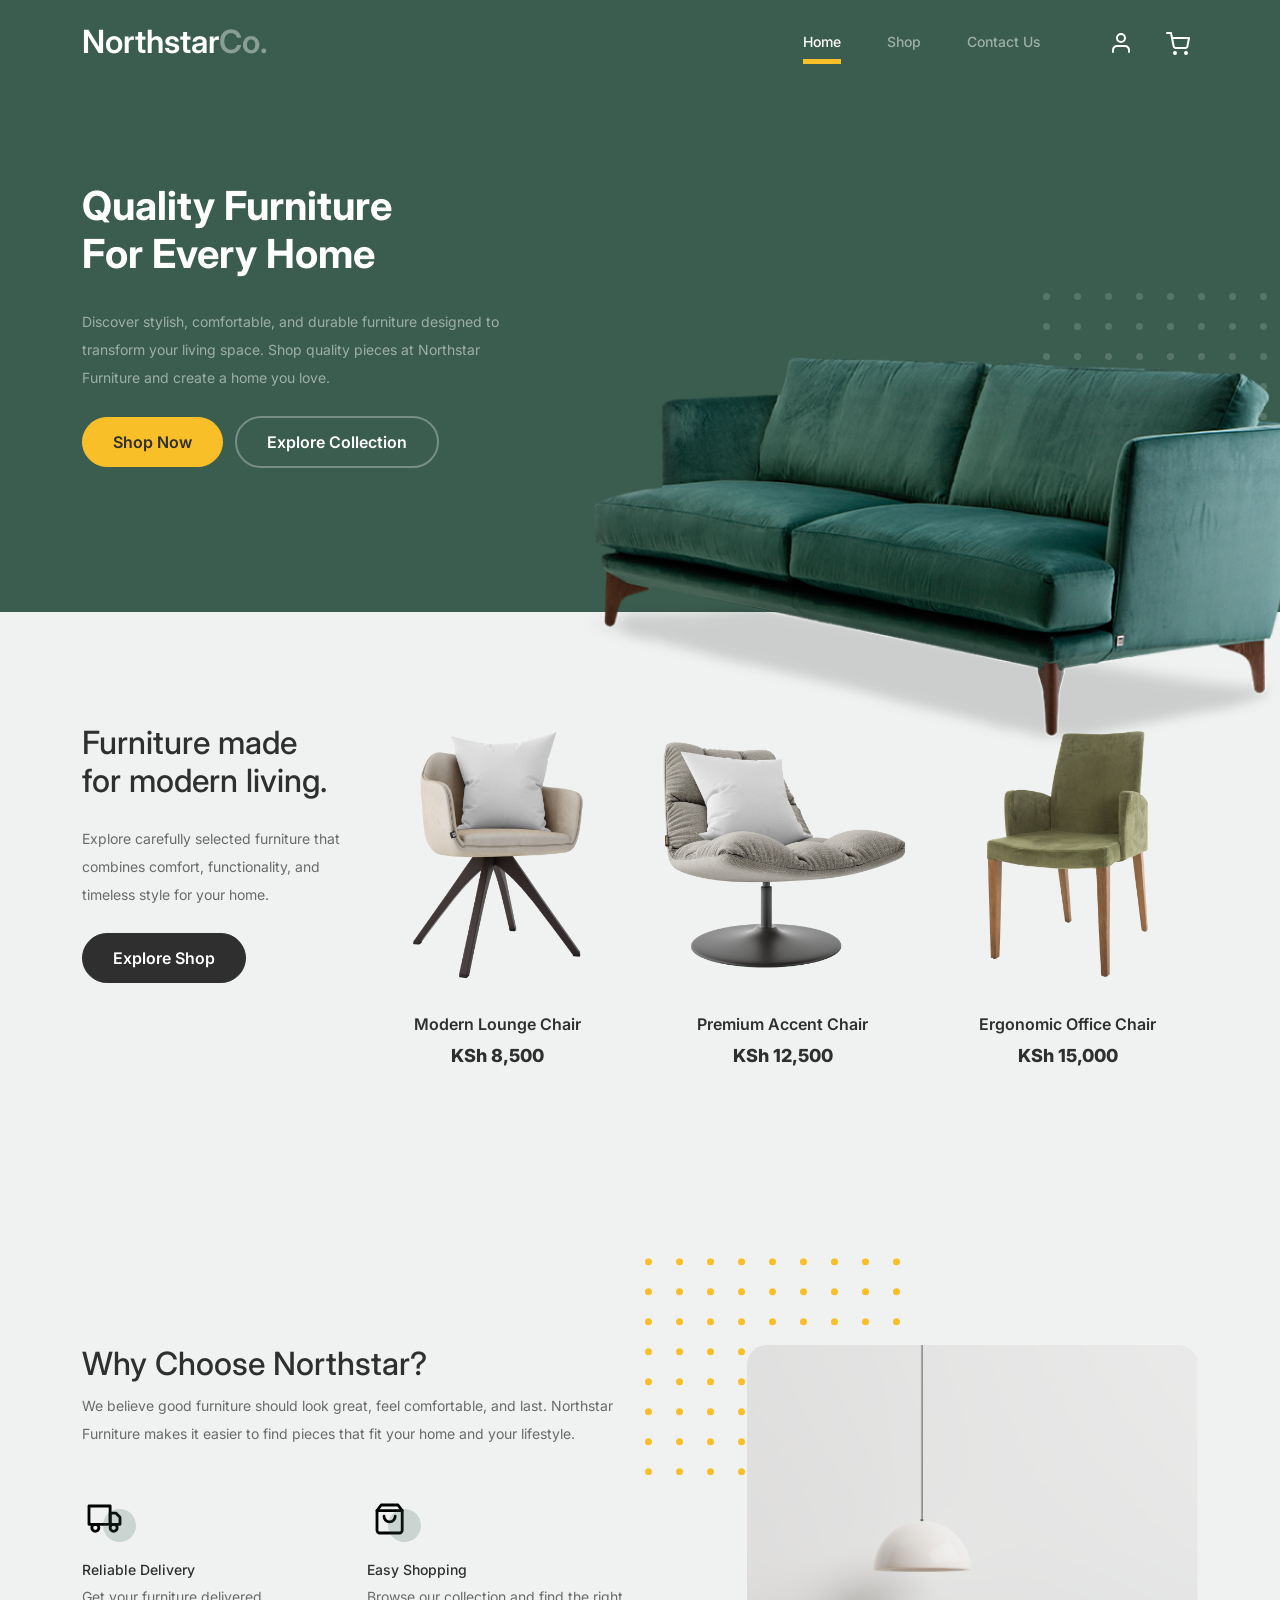
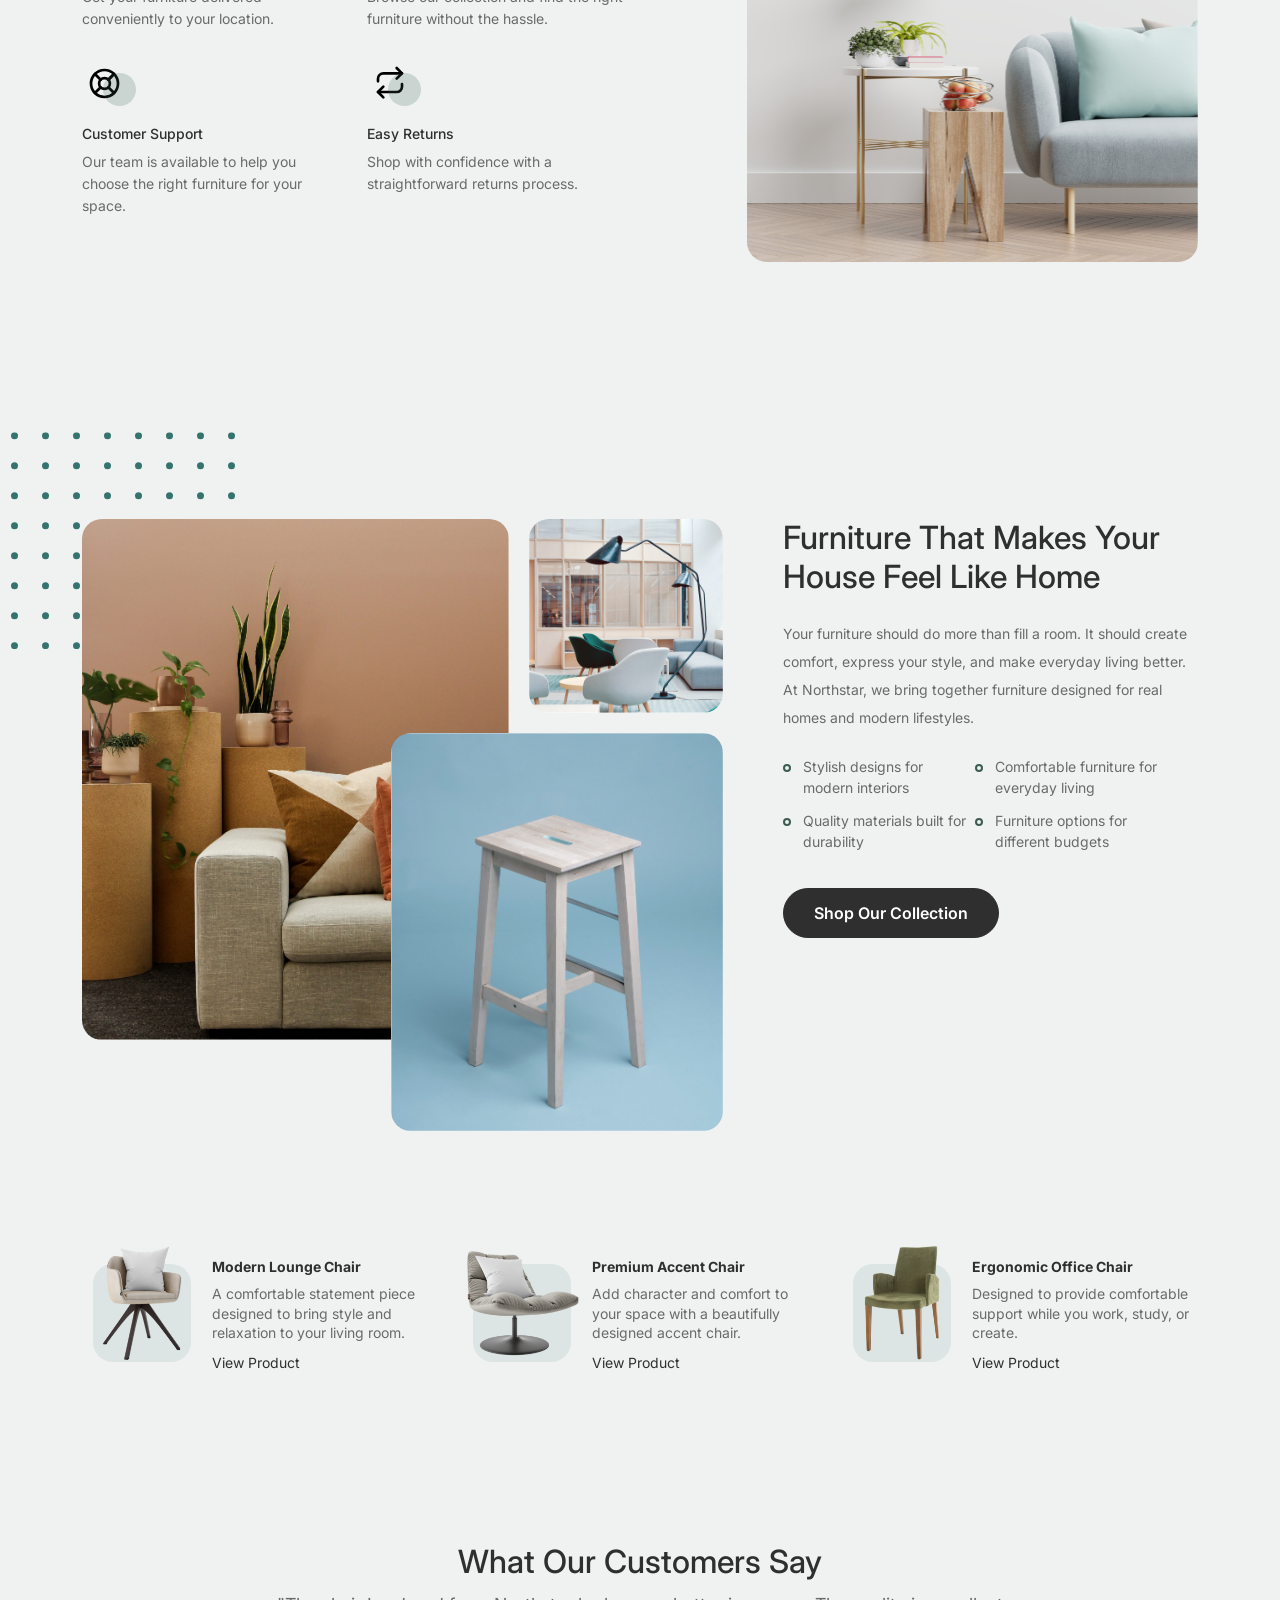
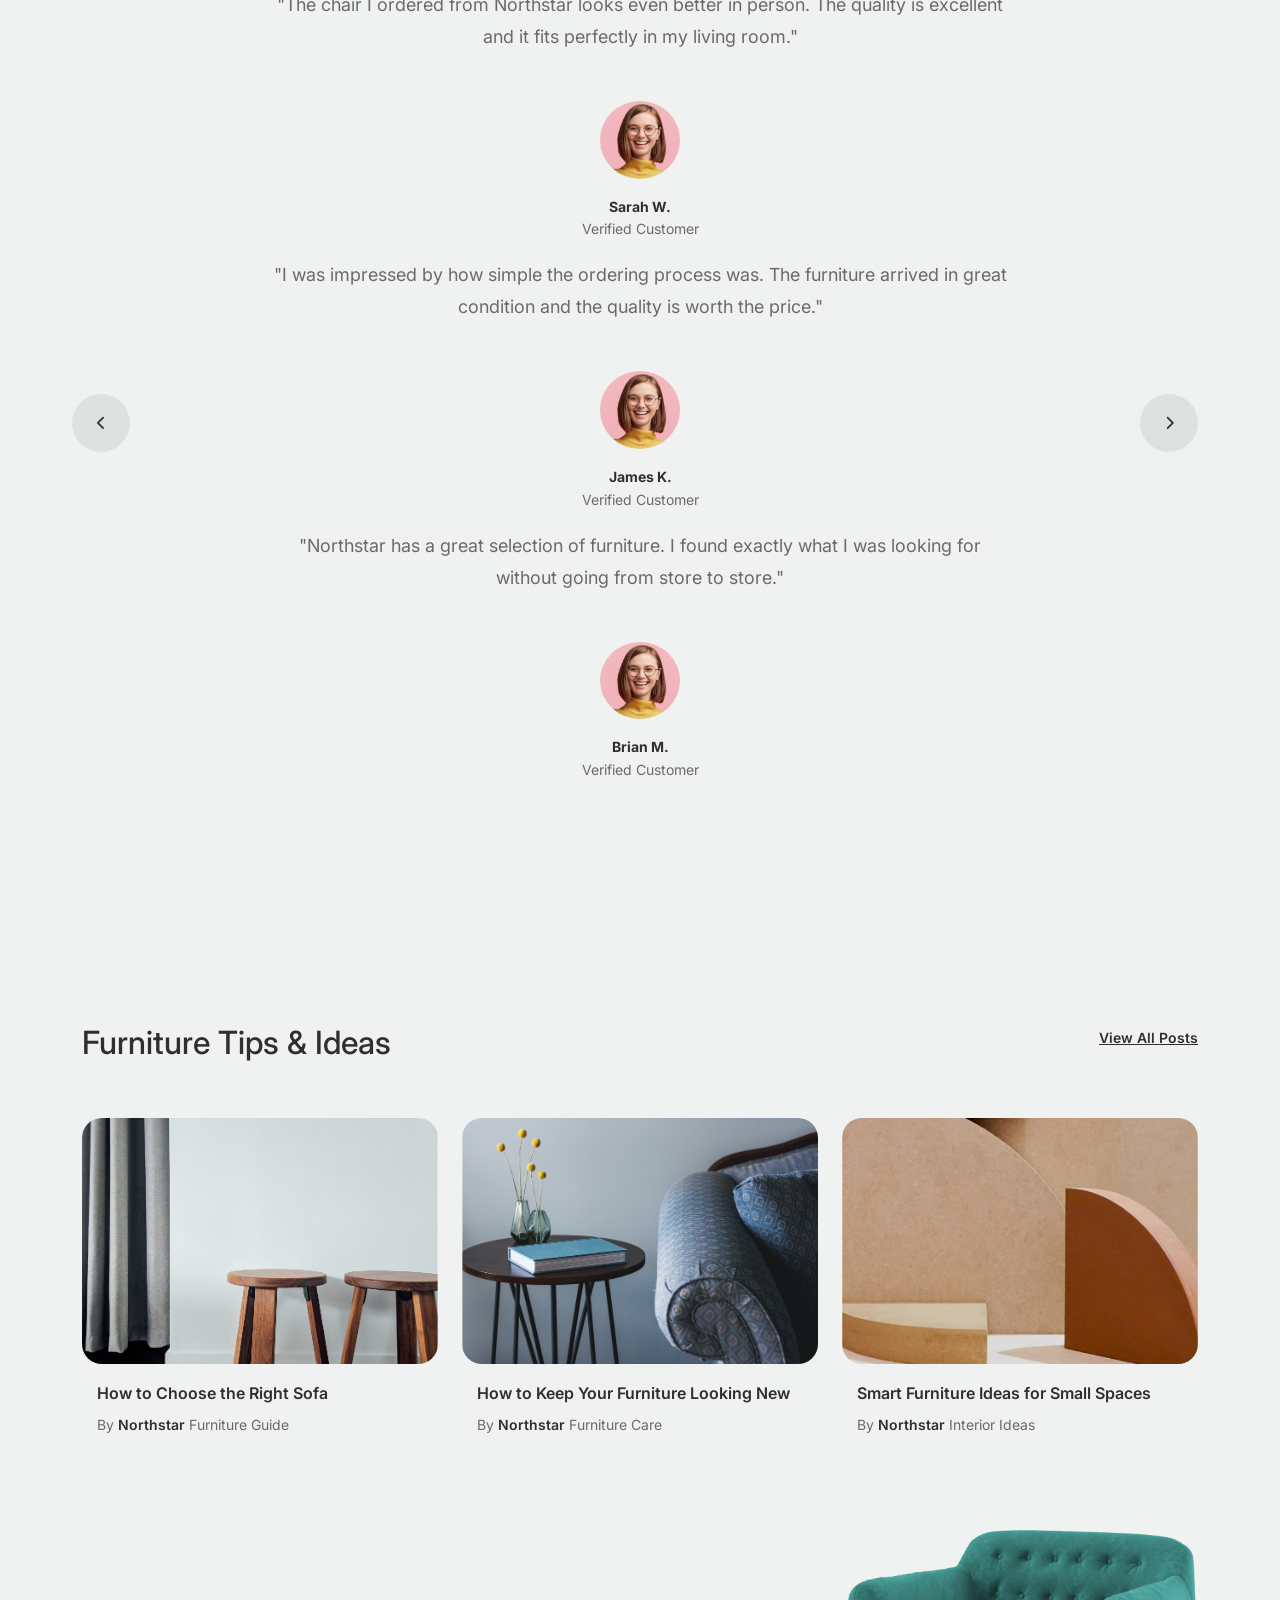
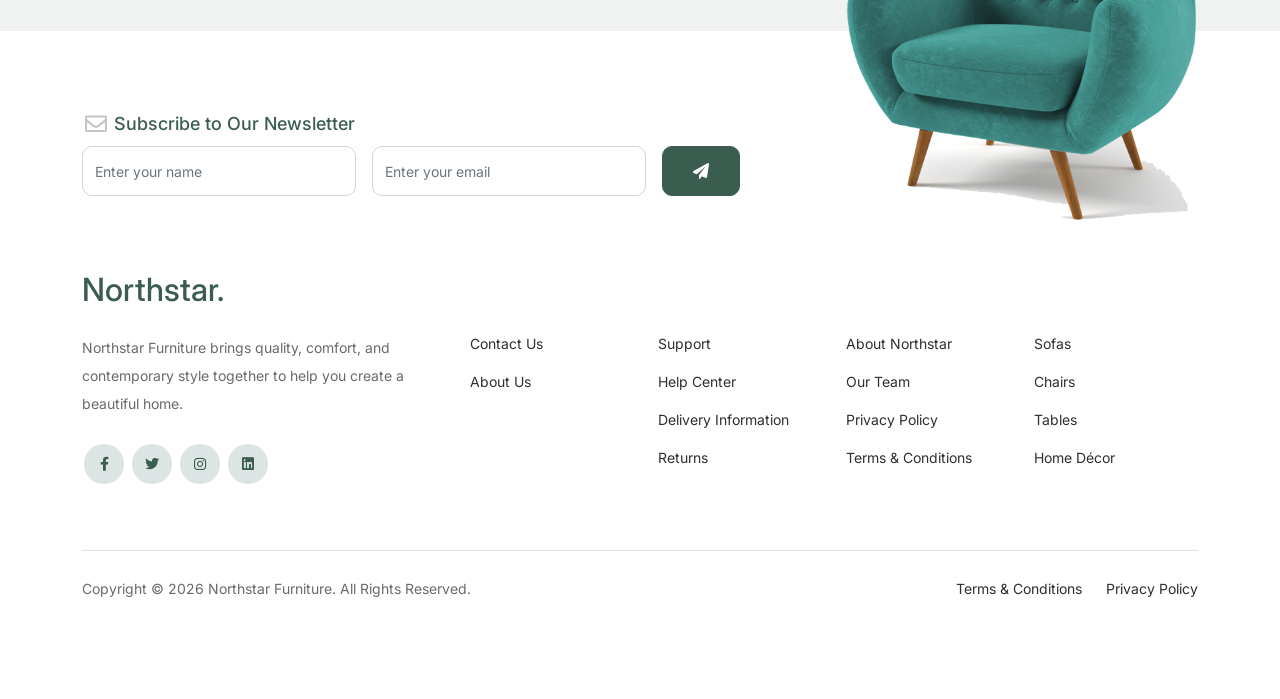
==== commit 52a1a900: "Formated the whole code in all files - Removed Unnecessary Spaces" ====
--- a/index.html
+++ b/index.html
@@ -1,533 +1,943 @@
 <!doctype html>
 <html lang="en">
-<head>
-  <meta charset="utf-8">
-  <meta name="viewport" content="width=device-width, initial-scale=1, shrink-to-fit=no">
-  <meta name="author" content="Untree.co">
-  <link rel="shortcut icon" href="favicon.png">
-
-  <meta name="description" content="" />
-  <meta name="keywords" content="bootstrap, bootstrap4" />
-
-		<!-- Bootstrap CSS -->
-		<link href="css/bootstrap.min.css" rel="stylesheet">
-		<link href="https://cdnjs.cloudflare.com/ajax/libs/font-awesome/6.0.0-beta3/css/all.min.css" rel="stylesheet">
-		<link href="css/tiny-slider.css" rel="stylesheet">
-		<link href="css/style.css" rel="stylesheet">
-		<title>Furni Free Bootstrap 5 Template for Furniture and Interior Design Websites by Untree.co </title>
-	</head>
-
-	<body>
-
-		<!-- Start Header/Navigation -->
-		<nav class="custom-navbar navbar navbar navbar-expand-md navbar-dark bg-dark" arial-label="Furni navigation bar">
-
-			<div class="container">
-				<a class="navbar-brand" href="index.html">Furni<span>.</span></a>
-
-				<button class="navbar-toggler" type="button" data-bs-toggle="collapse" data-bs-target="#navbarsFurni" aria-controls="navbarsFurni" aria-expanded="false" aria-label="Toggle navigation">
-					<span class="navbar-toggler-icon"></span>
-				</button>
-
-				<div class="collapse navbar-collapse" id="navbarsFurni">
-					<ul class="custom-navbar-nav navbar-nav ms-auto mb-2 mb-md-0">
-						<li class="nav-item active">
-							<a class="nav-link" href="index.html">Home</a>
-						</li>
-						<li><a class="nav-link" href="shop.html">Shop</a></li>
-						<li><a class="nav-link" href="contact.html">Contact us</a></li>
-					</ul>
-
-					<ul class="custom-navbar-cta navbar-nav mb-2 mb-md-0 ms-5">
-						<li><a class="nav-link" href="#"><img src="images/user.svg"></a></li>
-						<li><a class="nav-link" href="cart.html"><img src="images/cart.svg"></a></li>
-					</ul>
-				</div>
-			</div>
-				
-		</nav>
-		<!-- End Header/Navigation -->
-
-		<!-- Start Hero Section -->
-			<div class="hero">
-				<div class="container">
-					<div class="row justify-content-between">
-						<div class="col-lg-5">
-							<div class="intro-excerpt">
-								<h1>Modern Interior <span clsas="d-block">Design Studio</span></h1>
-								<p class="mb-4">Donec vitae odio quis nisl dapibus malesuada. Nullam ac aliquet velit. Aliquam vulputate velit imperdiet dolor tempor tristique.</p>
-								<p><a href="" class="btn btn-secondary me-2">Shop Now</a><a href="#" class="btn btn-white-outline">Explore</a></p>
-							</div>
-						</div>
-						<div class="col-lg-7">
-							<div class="hero-img-wrap">
-								<img src="images/couch.png" class="img-fluid">
-							</div>
-						</div>
-					</div>
-				</div>
-			</div>
-		<!-- End Hero Section -->
-
-		<!-- Start Product Section -->
-		<div class="product-section">
-			<div class="container">
-				<div class="row">
-
-					<!-- Start Column 1 -->
-					<div class="col-md-12 col-lg-3 mb-5 mb-lg-0">
-						<h2 class="mb-4 section-title">Crafted with excellent material.</h2>
-						<p class="mb-4">Donec vitae odio quis nisl dapibus malesuada. Nullam ac aliquet velit. Aliquam vulputate velit imperdiet dolor tempor tristique. </p>
-						<p><a href="shop.html" class="btn">Explore</a></p>
-					</div> 
-					<!-- End Column 1 -->
-
-					<!-- Start Column 2 -->
-					<div class="col-12 col-md-4 col-lg-3 mb-5 mb-md-0">
-						<a class="product-item" href="cart.html">
-							<img src="images/product-1.png" class="img-fluid product-thumbnail">
-							<h3 class="product-title">Nordic Chair</h3>
-							<strong class="product-price">$50.00</strong>
-
-							<span class="icon-cross">
-								<img src="images/cross.svg" class="img-fluid">
-							</span>
-						</a>
-					</div> 
-					<!-- End Column 2 -->
-
-					<!-- Start Column 3 -->
-					<div class="col-12 col-md-4 col-lg-3 mb-5 mb-md-0">
-						<a class="product-item" href="cart.html">
-							<img src="images/product-2.png" class="img-fluid product-thumbnail">
-							<h3 class="product-title">Kruzo Aero Chair</h3>
-							<strong class="product-price">$78.00</strong>
-
-							<span class="icon-cross">
-								<img src="images/cross.svg" class="img-fluid">
-							</span>
-						</a>
-					</div>
-					<!-- End Column 3 -->
-
-					<!-- Start Column 4 -->
-					<div class="col-12 col-md-4 col-lg-3 mb-5 mb-md-0">
-						<a class="product-item" href="cart.html">
-							<img src="images/product-3.png" class="img-fluid product-thumbnail">
-							<h3 class="product-title">Ergonomic Chair</h3>
-							<strong class="product-price">$43.00</strong>
-
-							<span class="icon-cross">
-								<img src="images/cross.svg" class="img-fluid">
-							</span>
-						</a>
-					</div>
-					<!-- End Column 4 -->
-
-				</div>
-			</div>
-		</div>
-		<!-- End Product Section -->
-
-		<!-- Start Why Choose Us Section -->
-		<div class="why-choose-section">
-			<div class="container">
-				<div class="row justify-content-between">
-					<div class="col-lg-6">
-						<h2 class="section-title">Why Choose Us</h2>
-						<p>Donec vitae odio quis nisl dapibus malesuada. Nullam ac aliquet velit. Aliquam vulputate velit imperdiet dolor tempor tristique.</p>
-
-						<div class="row my-5">
-							<div class="col-6 col-md-6">
-								<div class="feature">
-									<div class="icon">
-										<img src="images/truck.svg" alt="Image" class="imf-fluid">
-									</div>
-									<h3>Fast &amp; Free Shipping</h3>
-									<p>Donec vitae odio quis nisl dapibus malesuada. Nullam ac aliquet velit. Aliquam vulputate.</p>
-								</div>
-							</div>
-
-							<div class="col-6 col-md-6">
-								<div class="feature">
-									<div class="icon">
-										<img src="images/bag.svg" alt="Image" class="imf-fluid">
-									</div>
-									<h3>Easy to Shop</h3>
-									<p>Donec vitae odio quis nisl dapibus malesuada. Nullam ac aliquet velit. Aliquam vulputate.</p>
-								</div>
-							</div>
-
-							<div class="col-6 col-md-6">
-								<div class="feature">
-									<div class="icon">
-										<img src="images/support.svg" alt="Image" class="imf-fluid">
-									</div>
-									<h3>24/7 Support</h3>
-									<p>Donec vitae odio quis nisl dapibus malesuada. Nullam ac aliquet velit. Aliquam vulputate.</p>
-								</div>
-							</div>
-
-							<div class="col-6 col-md-6">
-								<div class="feature">
-									<div class="icon">
-										<img src="images/return.svg" alt="Image" class="imf-fluid">
-									</div>
-									<h3>Hassle Free Returns</h3>
-									<p>Donec vitae odio quis nisl dapibus malesuada. Nullam ac aliquet velit. Aliquam vulputate.</p>
-								</div>
-							</div>
-
-						</div>
-					</div>
-
-					<div class="col-lg-5">
-						<div class="img-wrap">
-							<img src="images/why-choose-us-img.jpg" alt="Image" class="img-fluid">
-						</div>
-					</div>
-
-				</div>
-			</div>
-		</div>
-		<!-- End Why Choose Us Section -->
-
-		<!-- Start We Help Section -->
-		<div class="we-help-section">
-			<div class="container">
-				<div class="row justify-content-between">
-					<div class="col-lg-7 mb-5 mb-lg-0">
-						<div class="imgs-grid">
-							<div class="grid grid-1"><img src="images/img-grid-1.jpg" alt="Untree.co"></div>
-							<div class="grid grid-2"><img src="images/img-grid-2.jpg" alt="Untree.co"></div>
-							<div class="grid grid-3"><img src="images/img-grid-3.jpg" alt="Untree.co"></div>
-						</div>
-					</div>
-					<div class="col-lg-5 ps-lg-5">
-						<h2 class="section-title mb-4">We Help You Make Modern Interior Design</h2>
-						<p>Donec facilisis quam ut purus rutrum lobortis. Donec vitae odio quis nisl dapibus malesuada. Nullam ac aliquet velit. Aliquam vulputate velit imperdiet dolor tempor tristique. Pellentesque habitant morbi tristique senectus et netus et malesuada</p>
-
-						<ul class="list-unstyled custom-list my-4">
-							<li>Donec vitae odio quis nisl dapibus malesuada</li>
-							<li>Donec vitae odio quis nisl dapibus malesuada</li>
-							<li>Donec vitae odio quis nisl dapibus malesuada</li>
-							<li>Donec vitae odio quis nisl dapibus malesuada</li>
-						</ul>
-						<p><a herf="#" class="btn">Explore</a></p>
-					</div>
-				</div>
-			</div>
-		</div>
-		<!-- End We Help Section -->
-
-		<!-- Start Popular Product -->
-		<div class="popular-product">
-			<div class="container">
-				<div class="row">
-
-					<div class="col-12 col-md-6 col-lg-4 mb-4 mb-lg-0">
-						<div class="product-item-sm d-flex">
-							<div class="thumbnail">
-								<img src="images/product-1.png" alt="Image" class="img-fluid">
-							</div>
-							<div class="pt-3">
-								<h3>Nordic Chair</h3>
-								<p>Donec facilisis quam ut purus rutrum lobortis. Donec vitae odio </p>
-								<p><a href="#">Read More</a></p>
-							</div>
-						</div>
-					</div>
-
-					<div class="col-12 col-md-6 col-lg-4 mb-4 mb-lg-0">
-						<div class="product-item-sm d-flex">
-							<div class="thumbnail">
-								<img src="images/product-2.png" alt="Image" class="img-fluid">
-							</div>
-							<div class="pt-3">
-								<h3>Kruzo Aero Chair</h3>
-								<p>Donec facilisis quam ut purus rutrum lobortis. Donec vitae odio </p>
-								<p><a href="#">Read More</a></p>
-							</div>
-						</div>
-					</div>
-
-					<div class="col-12 col-md-6 col-lg-4 mb-4 mb-lg-0">
-						<div class="product-item-sm d-flex">
-							<div class="thumbnail">
-								<img src="images/product-3.png" alt="Image" class="img-fluid">
-							</div>
-							<div class="pt-3">
-								<h3>Ergonomic Chair</h3>
-								<p>Donec facilisis quam ut purus rutrum lobortis. Donec vitae odio </p>
-								<p><a href="#">Read More</a></p>
-							</div>
-						</div>
-					</div>
-
-				</div>
-			</div>
-		</div>
-		<!-- End Popular Product -->
-
-		<!-- Start Testimonial Slider -->
-		<div class="testimonial-section">
-			<div class="container">
-				<div class="row">
-					<div class="col-lg-7 mx-auto text-center">
-						<h2 class="section-title">Testimonials</h2>
-					</div>
-				</div>
-
-				<div class="row justify-content-center">
-					<div class="col-lg-12">
-						<div class="testimonial-slider-wrap text-center">
-
-							<div id="testimonial-nav">
-								<span class="prev" data-controls="prev"><span class="fa fa-chevron-left"></span></span>
-								<span class="next" data-controls="next"><span class="fa fa-chevron-right"></span></span>
-							</div>
-
-							<div class="testimonial-slider">
-								
-								<div class="item">
-									<div class="row justify-content-center">
-										<div class="col-lg-8 mx-auto">
-
-											<div class="testimonial-block text-center">
-												<blockquote class="mb-5">
-													<p>&ldquo;Donec facilisis quam ut purus rutrum lobortis. Donec vitae odio quis nisl dapibus malesuada. Nullam ac aliquet velit. Aliquam vulputate velit imperdiet dolor tempor tristique. Pellentesque habitant morbi tristique senectus et netus et malesuada fames ac turpis egestas. Integer convallis volutpat dui quis scelerisque.&rdquo;</p>
-												</blockquote>
-
-												<div class="author-info">
-													<div class="author-pic">
-														<img src="images/person-1.png" alt="Maria Jones" class="img-fluid">
-													</div>
-													<h3 class="font-weight-bold">Maria Jones</h3>
-													<span class="position d-block mb-3">CEO, Co-Founder, XYZ Inc.</span>
-												</div>
-											</div>
-
-										</div>
-									</div>
-								</div> 
-								<!-- END item -->
-
-								<div class="item">
-									<div class="row justify-content-center">
-										<div class="col-lg-8 mx-auto">
-
-											<div class="testimonial-block text-center">
-												<blockquote class="mb-5">
-													<p>&ldquo;Donec facilisis quam ut purus rutrum lobortis. Donec vitae odio quis nisl dapibus malesuada. Nullam ac aliquet velit. Aliquam vulputate velit imperdiet dolor tempor tristique. Pellentesque habitant morbi tristique senectus et netus et malesuada fames ac turpis egestas. Integer convallis volutpat dui quis scelerisque.&rdquo;</p>
-												</blockquote>
-
-												<div class="author-info">
-													<div class="author-pic">
-														<img src="images/person-1.png" alt="Maria Jones" class="img-fluid">
-													</div>
-													<h3 class="font-weight-bold">Maria Jones</h3>
-													<span class="position d-block mb-3">CEO, Co-Founder, XYZ Inc.</span>
-												</div>
-											</div>
-
-										</div>
-									</div>
-								</div> 
-								<!-- END item -->
-
-								<div class="item">
-									<div class="row justify-content-center">
-										<div class="col-lg-8 mx-auto">
-
-											<div class="testimonial-block text-center">
-												<blockquote class="mb-5">
-													<p>&ldquo;Donec facilisis quam ut purus rutrum lobortis. Donec vitae odio quis nisl dapibus malesuada. Nullam ac aliquet velit. Aliquam vulputate velit imperdiet dolor tempor tristique. Pellentesque habitant morbi tristique senectus et netus et malesuada fames ac turpis egestas. Integer convallis volutpat dui quis scelerisque.&rdquo;</p>
-												</blockquote>
-
-												<div class="author-info">
-													<div class="author-pic">
-														<img src="images/person-1.png" alt="Maria Jones" class="img-fluid">
-													</div>
-													<h3 class="font-weight-bold">Maria Jones</h3>
-													<span class="position d-block mb-3">CEO, Co-Founder, XYZ Inc.</span>
-												</div>
-											</div>
-
-										</div>
-									</div>
-								</div> 
-								<!-- END item -->
-
-							</div>
-
-						</div>
-					</div>
-				</div>
-			</div>
-		</div>
-		<!-- End Testimonial Slider -->
-
-		<!-- Start Blog Section -->
-		<div class="blog-section">
-			<div class="container">
-				<div class="row mb-5">
-					<div class="col-md-6">
-						<h2 class="section-title">Recent Blog</h2>
-					</div>
-					<div class="col-md-6 text-start text-md-end">
-						<a href="#" class="more">View All Posts</a>
-					</div>
-				</div>
-
-				<div class="row">
-
-					<div class="col-12 col-sm-6 col-md-4 mb-4 mb-md-0">
-						<div class="post-entry">
-							<a href="#" class="post-thumbnail"><img src="images/post-1.jpg" alt="Image" class="img-fluid"></a>
-							<div class="post-content-entry">
-								<h3><a href="#">First Time Home Owner Ideas</a></h3>
-								<div class="meta">
-									<span>by <a href="#">Kristin Watson</a></span> <span>on <a href="#">Dec 19, 2021</a></span>
-								</div>
-							</div>
-						</div>
-					</div>
-
-					<div class="col-12 col-sm-6 col-md-4 mb-4 mb-md-0">
-						<div class="post-entry">
-							<a href="#" class="post-thumbnail"><img src="images/post-2.jpg" alt="Image" class="img-fluid"></a>
-							<div class="post-content-entry">
-								<h3><a href="#">How To Keep Your Furniture Clean</a></h3>
-								<div class="meta">
-									<span>by <a href="#">Robert Fox</a></span> <span>on <a href="#">Dec 15, 2021</a></span>
-								</div>
-							</div>
-						</div>
-					</div>
-
-					<div class="col-12 col-sm-6 col-md-4 mb-4 mb-md-0">
-						<div class="post-entry">
-							<a href="#" class="post-thumbnail"><img src="images/post-3.jpg" alt="Image" class="img-fluid"></a>
-							<div class="post-content-entry">
-								<h3><a href="#">Small Space Furniture Apartment Ideas</a></h3>
-								<div class="meta">
-									<span>by <a href="#">Kristin Watson</a></span> <span>on <a href="#">Dec 12, 2021</a></span>
-								</div>
-							</div>
-						</div>
-					</div>
-
-				</div>
-			</div>
-		</div>
-		<!-- End Blog Section -->	
-
-		<!-- Start Footer Section -->
-		<footer class="footer-section">
-			<div class="container relative">
-
-				<div class="sofa-img">
-					<img src="images/sofa.png" alt="Image" class="img-fluid">
-				</div>
-
-				<div class="row">
-					<div class="col-lg-8">
-						<div class="subscription-form">
-							<h3 class="d-flex align-items-center"><span class="me-1"><img src="images/envelope-outline.svg" alt="Image" class="img-fluid"></span><span>Subscribe to Newsletter</span></h3>
-
-							<form action="#" class="row g-3">
-								<div class="col-auto">
-									<input type="text" class="form-control" placeholder="Enter your name">
-								</div>
-								<div class="col-auto">
-									<input type="email" class="form-control" placeholder="Enter your email">
-								</div>
-								<div class="col-auto">
-									<button class="btn btn-primary">
-										<span class="fa fa-paper-plane"></span>
-									</button>
-								</div>
-							</form>
-
-						</div>
-					</div>
-				</div>
-
-				<div class="row g-5 mb-5">
-					<div class="col-lg-4">
-						<div class="mb-4 footer-logo-wrap"><a href="#" class="footer-logo">Furni<span>.</span></a></div>
-						<p class="mb-4">Donec facilisis quam ut purus rutrum lobortis. Donec vitae odio quis nisl dapibus malesuada. Nullam ac aliquet velit. Aliquam vulputate velit imperdiet dolor tempor tristique. Pellentesque habitant</p>
-
-						<ul class="list-unstyled custom-social">
-							<li><a href="#"><span class="fa fa-brands fa-facebook-f"></span></a></li>
-							<li><a href="#"><span class="fa fa-brands fa-twitter"></span></a></li>
-							<li><a href="#"><span class="fa fa-brands fa-instagram"></span></a></li>
-							<li><a href="#"><span class="fa fa-brands fa-linkedin"></span></a></li>
-						</ul>
-					</div>
-
-					<div class="col-lg-8">
-						<div class="row links-wrap">
-							<div class="col-6 col-sm-6 col-md-3">
-								<ul class="list-unstyled">
-									<li><a href="#">Contact us</a></li>
-								</ul>
-							</div>
-
-							<div class="col-6 col-sm-6 col-md-3">
-								<ul class="list-unstyled">
-									<li><a href="#">Support</a></li>
-									<li><a href="#">Knowledge base</a></li>
-									<li><a href="#">Live chat</a></li>
-								</ul>
-							</div>
-
-							<div class="col-6 col-sm-6 col-md-3">
-								<ul class="list-unstyled">
-									<li><a href="#">Jobs</a></li>
-									<li><a href="#">Our team</a></li>
-									<li><a href="#">Leadership</a></li>
-									<li><a href="#">Privacy Policy</a></li>
-								</ul>
-							</div>
-
-							<div class="col-6 col-sm-6 col-md-3">
-								<ul class="list-unstyled">
-									<li><a href="#">Nordic Chair</a></li>
-									<li><a href="#">Kruzo Aero</a></li>
-									<li><a href="#">Ergonomic Chair</a></li>
-								</ul>
-							</div>
-						</div>
-					</div>
-
-				</div>
-
-				<div class="border-top copyright">
-					<div class="row pt-4">
-						<div class="col-lg-6">
-							<p class="mb-2 text-center text-lg-start">Copyright &copy;<script>document.write(new Date().getFullYear());</script>. All Rights Reserved. &mdash; Designed with love by <a href="https://untree.co">Untree.co</a> Distributed By <a hreff="https://themewagon.com">ThemeWagon</a>  <!-- License information: https://untree.co/license/ -->
+  <head>
+    <meta charset="utf-8" />
+    <meta
+      name="viewport"
+      content="width=device-width, initial-scale=1, shrink-to-fit=no"
+    />
+
+    <meta name="author" content="Northstar Furniture" />
+    <meta
+      name="description"
+      content="Shop quality furniture at Northstar Furniture. Discover stylish sofas, chairs, tables, and home furniture designed to make your space comfortable and beautiful."
+    />
+    <meta
+      name="keywords"
+      content="Northstar Furniture, furniture Kenya, furniture Nairobi, sofas, chairs, tables, home furniture, modern furniture"
+    />
+
+    <link rel="shortcut icon" href="favicon.png" />
+
+    <!-- Bootstrap CSS -->
+    <link href="css/bootstrap.min.css" rel="stylesheet" />
+    <link
+      href="https://cdnjs.cloudflare.com/ajax/libs/font-awesome/6.0.0-beta3/css/all.min.css"
+      rel="stylesheet"
+    />
+    <link href="css/tiny-slider.css" rel="stylesheet" />
+    <link href="css/style.css" rel="stylesheet" />
+
+    <title>Northstar Furniture — Quality Furniture for Every Home</title>
+  </head>
+
+  <body>
+    <!-- Start Header / Navigation -->
+    <nav
+      class="custom-navbar navbar navbar-expand-md navbar-dark bg-dark"
+      aria-label="Northstar Furniture navigation bar"
+    >
+      <div class="container">
+        <a class="navbar-brand" href="index.html"> Northstar<span>Co.</span> </a>
+
+        <button
+          class="navbar-toggler"
+          type="button"
+          data-bs-toggle="collapse"
+          data-bs-target="#navbarsNorthstar"
+          aria-controls="navbarsNorthstar"
+          aria-expanded="false"
+          aria-label="Toggle navigation"
+        >
+          <span class="navbar-toggler-icon"></span>
+        </button>
+
+        <div class="collapse navbar-collapse" id="navbarsNorthstar">
+          <ul class="custom-navbar-nav navbar-nav ms-auto mb-2 mb-md-0">
+            <li class="nav-item active">
+              <a class="nav-link" href="index.html"> Home </a>
+            </li>
+
+            <li class="nav-item">
+              <a class="nav-link" href="shop.html"> Shop </a>
+            </li>
+
+            <li class="nav-item">
+              <a class="nav-link" href="contact.html"> Contact Us </a>
+            </li>
+          </ul>
+
+          <ul class="custom-navbar-cta navbar-nav mb-2 mb-md-0 ms-5">
+            <li>
+              <a class="nav-link" href="login.html" aria-label="Login to your account">
+                <img src="images/user.svg" alt="User account" />
+              </a>
+            </li>
+
+            <li>
+              <a class="nav-link" href="cart.html" aria-label="Shopping cart">
+                <img src="images/cart.svg" alt="Shopping cart" />
+              </a>
+            </li>
+          </ul>
+        </div>
+      </div>
+    </nav>
+    <!-- End Header / Navigation -->
+
+    <!-- Start Hero Section -->
+    <div class="hero">
+      <div class="container">
+        <div class="row justify-content-between align-items-center">
+          <div class="col-lg-5">
+            <div class="intro-excerpt">
+              <h1>
+                Quality Furniture
+                <span class="d-block"> For Every Home </span>
+              </h1>
+
+              <p class="mb-4">
+                Discover stylish, comfortable, and durable furniture designed to
+                transform your living space. Shop quality pieces at Northstar
+                Furniture and create a home you love.
+              </p>
+
+              <p>
+                <a href="shop.html" class="btn btn-secondary me-2">
+                  Shop Now
+                </a>
+
+                <a href="shop.html" class="btn btn-white-outline">
+                  Explore Collection
+                </a>
+              </p>
+            </div>
+          </div>
+
+          <div class="col-lg-7">
+            <div class="hero-img-wrap">
+              <img
+                src="images/couch.png"
+                class="img-fluid"
+                alt="Modern Northstar furniture"
+              />
+            </div>
+          </div>
+        </div>
+      </div>
+    </div>
+    <!-- End Hero Section -->
+
+    <!-- Start Product Section -->
+    <div class="product-section">
+      <div class="container">
+        <div class="row">
+          <!-- Start Column 1 -->
+          <div class="col-md-12 col-lg-3 mb-5 mb-lg-0">
+            <h2 class="mb-4 section-title">
+              Furniture made for modern living.
+            </h2>
+
+            <p class="mb-4">
+              Explore carefully selected furniture that combines comfort,
+              functionality, and timeless style for your home.
             </p>
-						</div>
-
-						<div class="col-lg-6 text-center text-lg-end">
-							<ul class="list-unstyled d-inline-flex ms-auto">
-								<li class="me-4"><a href="#">Terms &amp; Conditions</a></li>
-								<li><a href="#">Privacy Policy</a></li>
-							</ul>
-						</div>
-
-					</div>
-				</div>
-
-			</div>
-		</footer>
-		<!-- End Footer Section -->	
-
-
-		<script src="js/bootstrap.bundle.min.js"></script>
-		<script src="js/tiny-slider.js"></script>
-		<script src="js/custom.js"></script>
-	</body>
-
+
+            <p>
+              <a href="shop.html" class="btn"> Explore Shop </a>
+            </p>
+          </div>
+          <!-- End Column 1 -->
+
+          <!-- Start Column 2 -->
+          <div class="col-12 col-md-4 col-lg-3 mb-5 mb-md-0">
+            <a class="product-item" href="cart.html">
+              <img
+                src="images/product-1.png"
+                class="img-fluid product-thumbnail"
+                alt="Modern lounge chair"
+              />
+
+              <h3 class="product-title">Modern Lounge Chair</h3>
+
+              <strong class="product-price"> KSh 8,500 </strong>
+
+              <span class="icon-cross">
+                <img
+                  src="images/cross.svg"
+                  class="img-fluid"
+                  alt="Add to cart"
+                />
+              </span>
+            </a>
+          </div>
+          <!-- End Column 2 -->
+
+          <!-- Start Column 3 -->
+          <div class="col-12 col-md-4 col-lg-3 mb-5 mb-md-0">
+            <a class="product-item" href="cart.html">
+              <img
+                src="images/product-2.png"
+                class="img-fluid product-thumbnail"
+                alt="Comfortable accent chair"
+              />
+
+              <h3 class="product-title">Premium Accent Chair</h3>
+
+              <strong class="product-price"> KSh 12,500 </strong>
+
+              <span class="icon-cross">
+                <img
+                  src="images/cross.svg"
+                  class="img-fluid"
+                  alt="Add to cart"
+                />
+              </span>
+            </a>
+          </div>
+          <!-- End Column 3 -->
+
+          <!-- Start Column 4 -->
+          <div class="col-12 col-md-4 col-lg-3 mb-5 mb-md-0">
+            <a class="product-item" href="cart.html">
+              <img
+                src="images/product-3.png"
+                class="img-fluid product-thumbnail"
+                alt="Ergonomic office chair"
+              />
+
+              <h3 class="product-title">Ergonomic Office Chair</h3>
+
+              <strong class="product-price"> KSh 15,000 </strong>
+
+              <span class="icon-cross">
+                <img
+                  src="images/cross.svg"
+                  class="img-fluid"
+                  alt="Add to cart"
+                />
+              </span>
+            </a>
+          </div>
+          <!-- End Column 4 -->
+        </div>
+      </div>
+    </div>
+    <!-- End Product Section -->
+
+    <!-- Start Why Choose Us Section -->
+    <div class="why-choose-section">
+      <div class="container">
+        <div class="row justify-content-between">
+          <div class="col-lg-6">
+            <h2 class="section-title">Why Choose Northstar?</h2>
+
+            <p>
+              We believe good furniture should look great, feel comfortable, and
+              last. Northstar Furniture makes it easier to find pieces that fit
+              your home and your lifestyle.
+            </p>
+
+            <div class="row my-5">
+              <!-- Feature 1 -->
+              <div class="col-6 col-md-6">
+                <div class="feature">
+                  <div class="icon">
+                    <img
+                      src="images/truck.svg"
+                      alt="Furniture delivery"
+                      class="img-fluid"
+                    />
+                  </div>
+
+                  <h3>Reliable Delivery</h3>
+
+                  <p>
+                    Get your furniture delivered conveniently to your location.
+                  </p>
+                </div>
+              </div>
+              <!-- End Feature 1 -->
+
+              <!-- Feature 2 -->
+              <div class="col-6 col-md-6">
+                <div class="feature">
+                  <div class="icon">
+                    <img
+                      src="images/bag.svg"
+                      alt="Easy online shopping"
+                      class="img-fluid"
+                    />
+                  </div>
+
+                  <h3>Easy Shopping</h3>
+
+                  <p>
+                    Browse our collection and find the right furniture without
+                    the hassle.
+                  </p>
+                </div>
+              </div>
+              <!-- End Feature 2 -->
+
+              <!-- Feature 3 -->
+              <div class="col-6 col-md-6">
+                <div class="feature">
+                  <div class="icon">
+                    <img
+                      src="images/support.svg"
+                      alt="Customer support"
+                      class="img-fluid"
+                    />
+                  </div>
+
+                  <h3>Customer Support</h3>
+
+                  <p>
+                    Our team is available to help you choose the right furniture
+                    for your space.
+                  </p>
+                </div>
+              </div>
+              <!-- End Feature 3 -->
+
+              <!-- Feature 4 -->
+              <div class="col-6 col-md-6">
+                <div class="feature">
+                  <div class="icon">
+                    <img
+                      src="images/return.svg"
+                      alt="Easy returns"
+                      class="img-fluid"
+                    />
+                  </div>
+
+                  <h3>Easy Returns</h3>
+
+                  <p>
+                    Shop with confidence with a straightforward returns process.
+                  </p>
+                </div>
+              </div>
+              <!-- End Feature 4 -->
+            </div>
+          </div>
+
+          <div class="col-lg-5">
+            <div class="img-wrap">
+              <img
+                src="images/why-choose-us-img.jpg"
+                alt="Northstar furniture collection"
+                class="img-fluid"
+              />
+            </div>
+          </div>
+        </div>
+      </div>
+    </div>
+    <!-- End Why Choose Us Section -->
+
+    <!-- Start We Help Section -->
+    <div class="we-help-section">
+      <div class="container">
+        <div class="row justify-content-between">
+          <div class="col-lg-7 mb-5 mb-lg-0">
+            <div class="imgs-grid">
+              <div class="grid grid-1">
+                <img
+                  src="images/img-grid-1.jpg"
+                  alt="Modern living room furniture"
+                />
+              </div>
+
+              <div class="grid grid-2">
+                <img src="images/img-grid-2.jpg" alt="Stylish home furniture" />
+              </div>
+
+              <div class="grid grid-3">
+                <img src="images/img-grid-3.jpg" alt="Contemporary furniture" />
+              </div>
+            </div>
+          </div>
+
+          <div class="col-lg-5 ps-lg-5">
+            <h2 class="section-title mb-4">
+              Furniture That Makes Your House Feel Like Home
+            </h2>
+
+            <p>
+              Your furniture should do more than fill a room. It should create
+              comfort, express your style, and make everyday living better. At
+              Northstar, we bring together furniture designed for real homes and
+              modern lifestyles.
+            </p>
+
+            <ul class="list-unstyled custom-list my-4">
+              <li>Stylish designs for modern interiors</li>
+
+              <li>Comfortable furniture for everyday living</li>
+
+              <li>Quality materials built for durability</li>
+
+              <li>Furniture options for different budgets</li>
+            </ul>
+
+            <p>
+              <a href="shop.html" class="btn"> Shop Our Collection </a>
+            </p>
+          </div>
+        </div>
+      </div>
+    </div>
+    <!-- End We Help Section -->
+
+    <!-- Start Popular Product -->
+    <div class="popular-product">
+      <div class="container">
+        <div class="row">
+          <!-- Product 1 -->
+          <div class="col-12 col-md-6 col-lg-4 mb-4 mb-lg-0">
+            <div class="product-item-sm d-flex">
+              <div class="thumbnail">
+                <img
+                  src="images/product-1.png"
+                  alt="Modern lounge chair"
+                  class="img-fluid"
+                />
+              </div>
+
+              <div class="pt-3">
+                <h3>Modern Lounge Chair</h3>
+
+                <p>
+                  A comfortable statement piece designed to bring style and
+                  relaxation to your living room.
+                </p>
+
+                <p>
+                  <a href="shop.html"> View Product </a>
+                </p>
+              </div>
+            </div>
+          </div>
+
+          <!-- Product 2 -->
+          <div class="col-12 col-md-6 col-lg-4 mb-4 mb-lg-0">
+            <div class="product-item-sm d-flex">
+              <div class="thumbnail">
+                <img
+                  src="images/product-2.png"
+                  alt="Premium accent chair"
+                  class="img-fluid"
+                />
+              </div>
+
+              <div class="pt-3">
+                <h3>Premium Accent Chair</h3>
+
+                <p>
+                  Add character and comfort to your space with a beautifully
+                  designed accent chair.
+                </p>
+
+                <p>
+                  <a href="shop.html"> View Product </a>
+                </p>
+              </div>
+            </div>
+          </div>
+
+          <!-- Product 3 -->
+          <div class="col-12 col-md-6 col-lg-4 mb-4 mb-lg-0">
+            <div class="product-item-sm d-flex">
+              <div class="thumbnail">
+                <img
+                  src="images/product-3.png"
+                  alt="Ergonomic office chair"
+                  class="img-fluid"
+                />
+              </div>
+
+              <div class="pt-3">
+                <h3>Ergonomic Office Chair</h3>
+
+                <p>
+                  Designed to provide comfortable support while you work, study,
+                  or create.
+                </p>
+
+                <p>
+                  <a href="shop.html"> View Product </a>
+                </p>
+              </div>
+            </div>
+          </div>
+        </div>
+      </div>
+    </div>
+    <!-- End Popular Product -->
+
+    <!-- Start Testimonial Slider -->
+    <div class="testimonial-section">
+      <div class="container">
+        <div class="row">
+          <div class="col-lg-7 mx-auto text-center">
+            <h2 class="section-title">What Our Customers Say</h2>
+          </div>
+        </div>
+
+        <div class="row justify-content-center">
+          <div class="col-lg-12">
+            <div class="testimonial-slider-wrap text-center">
+              <div id="testimonial-nav">
+                <span
+                  class="prev"
+                  data-controls="prev"
+                  aria-label="Previous testimonial"
+                >
+                  <span class="fa fa-chevron-left"></span>
+                </span>
+
+                <span
+                  class="next"
+                  data-controls="next"
+                  aria-label="Next testimonial"
+                >
+                  <span class="fa fa-chevron-right"></span>
+                </span>
+              </div>
+
+              <div class="testimonial-slider">
+                <!-- Testimonial 1 -->
+                <div class="item">
+                  <div class="row justify-content-center">
+                    <div class="col-lg-8 mx-auto">
+                      <div class="testimonial-block text-center">
+                        <blockquote class="mb-5">
+                          <p>
+                            "The chair I ordered from Northstar looks even
+                            better in person. The quality is excellent and it
+                            fits perfectly in my living room."
+                          </p>
+                        </blockquote>
+
+                        <div class="author-info">
+                          <div class="author-pic">
+                            <img
+                              src="images/person-1.png"
+                              alt="Northstar customer"
+                              class="img-fluid"
+                            />
+                          </div>
+
+                          <h3 class="font-weight-bold">Sarah W.</h3>
+
+                          <span class="position d-block mb-3">
+                            Verified Customer
+                          </span>
+                        </div>
+                      </div>
+                    </div>
+                  </div>
+                </div>
+                <!-- End Testimonial 1 -->
+
+                <!-- Testimonial 2 -->
+                <div class="item">
+                  <div class="row justify-content-center">
+                    <div class="col-lg-8 mx-auto">
+                      <div class="testimonial-block text-center">
+                        <blockquote class="mb-5">
+                          <p>
+                            "I was impressed by how simple the ordering process
+                            was. The furniture arrived in great condition and
+                            the quality is worth the price."
+                          </p>
+                        </blockquote>
+
+                        <div class="author-info">
+                          <div class="author-pic">
+                            <img
+                              src="images/person-1.png"
+                              alt="Northstar customer"
+                              class="img-fluid"
+                            />
+                          </div>
+
+                          <h3 class="font-weight-bold">James K.</h3>
+
+                          <span class="position d-block mb-3">
+                            Verified Customer
+                          </span>
+                        </div>
+                      </div>
+                    </div>
+                  </div>
+                </div>
+                <!-- End Testimonial 2 -->
+
+                <!-- Testimonial 3 -->
+                <div class="item">
+                  <div class="row justify-content-center">
+                    <div class="col-lg-8 mx-auto">
+                      <div class="testimonial-block text-center">
+                        <blockquote class="mb-5">
+                          <p>
+                            "Northstar has a great selection of furniture. I
+                            found exactly what I was looking for without going
+                            from store to store."
+                          </p>
+                        </blockquote>
+
+                        <div class="author-info">
+                          <div class="author-pic">
+                            <img
+                              src="images/person-1.png"
+                              alt="Northstar customer"
+                              class="img-fluid"
+                            />
+                          </div>
+
+                          <h3 class="font-weight-bold">Brian M.</h3>
+
+                          <span class="position d-block mb-3">
+                            Verified Customer
+                          </span>
+                        </div>
+                      </div>
+                    </div>
+                  </div>
+                </div>
+                <!-- End Testimonial 3 -->
+              </div>
+            </div>
+          </div>
+        </div>
+      </div>
+    </div>
+    <!-- End Testimonial Slider -->
+
+    <!-- Start Blog Section -->
+    <div class="blog-section">
+      <div class="container">
+        <div class="row mb-5">
+          <div class="col-md-6">
+            <h2 class="section-title">Furniture Tips & Ideas</h2>
+          </div>
+
+          <div class="col-md-6 text-start text-md-end">
+            <a href="#" class="more"> View All Posts </a>
+          </div>
+        </div>
+
+        <div class="row">
+          <!-- Blog Post 1 -->
+          <div class="col-12 col-sm-6 col-md-4 mb-4 mb-md-0">
+            <div class="post-entry">
+              <a href="#" class="post-thumbnail">
+                <img
+                  src="images/post-1.jpg"
+                  alt="Furniture buying guide"
+                  class="img-fluid"
+                />
+              </a>
+
+              <div class="post-content-entry">
+                <h3>
+                  <a href="#"> How to Choose the Right Sofa </a>
+                </h3>
+
+                <div class="meta">
+                  <span>
+                    By
+                    <a href="#"> Northstar </a>
+                  </span>
+
+                  <span> Furniture Guide </span>
+                </div>
+              </div>
+            </div>
+          </div>
+
+          <!-- Blog Post 2 -->
+          <div class="col-12 col-sm-6 col-md-4 mb-4 mb-md-0">
+            <div class="post-entry">
+              <a href="#" class="post-thumbnail">
+                <img
+                  src="images/post-2.jpg"
+                  alt="Furniture care tips"
+                  class="img-fluid"
+                />
+              </a>
+
+              <div class="post-content-entry">
+                <h3>
+                  <a href="#"> How to Keep Your Furniture Looking New </a>
+                </h3>
+
+                <div class="meta">
+                  <span>
+                    By
+                    <a href="#"> Northstar </a>
+                  </span>
+
+                  <span> Furniture Care </span>
+                </div>
+              </div>
+            </div>
+          </div>
+
+          <!-- Blog Post 3 -->
+          <div class="col-12 col-sm-6 col-md-4 mb-4 mb-md-0">
+            <div class="post-entry">
+              <a href="#" class="post-thumbnail">
+                <img
+                  src="images/post-3.jpg"
+                  alt="Small space furniture ideas"
+                  class="img-fluid"
+                />
+              </a>
+
+              <div class="post-content-entry">
+                <h3>
+                  <a href="#"> Smart Furniture Ideas for Small Spaces </a>
+                </h3>
+
+                <div class="meta">
+                  <span>
+                    By
+                    <a href="#"> Northstar </a>
+                  </span>
+
+                  <span> Interior Ideas </span>
+                </div>
+              </div>
+            </div>
+          </div>
+        </div>
+      </div>
+    </div>
+    <!-- End Blog Section -->
+
+    <!-- Start Footer Section -->
+    <footer class="footer-section">
+      <div class="container relative">
+        <div class="sofa-img">
+          <img
+            src="images/sofa.png"
+            alt="Northstar furniture"
+            class="img-fluid"
+          />
+        </div>
+
+        <!-- Newsletter -->
+        <div class="row">
+          <div class="col-lg-8">
+            <div class="subscription-form">
+              <h3 class="d-flex align-items-center">
+                <span class="me-1">
+                  <img
+                    src="images/envelope-outline.svg"
+                    alt="Email"
+                    class="img-fluid"
+                  />
+                </span>
+
+                <span> Subscribe to Our Newsletter </span>
+              </h3>
+
+              <form action="#" class="row g-3">
+                <div class="col-auto">
+                  <input
+                    type="text"
+                    class="form-control"
+                    placeholder="Enter your name"
+                    aria-label="Your name"
+                  />
+                </div>
+
+                <div class="col-auto">
+                  <input
+                    type="email"
+                    class="form-control"
+                    placeholder="Enter your email"
+                    aria-label="Your email"
+                  />
+                </div>
+
+                <div class="col-auto">
+                  <button
+                    type="submit"
+                    class="btn btn-primary"
+                    aria-label="Subscribe to newsletter"
+                  >
+                    <span class="fa fa-paper-plane"></span>
+                  </button>
+                </div>
+              </form>
+            </div>
+          </div>
+        </div>
+
+        <!-- Footer Main Content -->
+        <div class="row g-5 mb-5">
+          <!-- About Northstar -->
+          <div class="col-lg-4">
+            <div class="mb-4 footer-logo-wrap">
+              <a href="index.html" class="footer-logo">
+                Northstar<span>.</span>
+              </a>
+            </div>
+
+            <p class="mb-4">
+              Northstar Furniture brings quality, comfort, and contemporary
+              style together to help you create a beautiful home.
+            </p>
+
+            <ul class="list-unstyled custom-social">
+              <li>
+                <a href="#" aria-label="Facebook">
+                  <span class="fa fa-brands fa-facebook-f"></span>
+                </a>
+              </li>
+
+              <li>
+                <a href="#" aria-label="Twitter">
+                  <span class="fa fa-brands fa-twitter"></span>
+                </a>
+              </li>
+
+              <li>
+                <a href="#" aria-label="Instagram">
+                  <span class="fa fa-brands fa-instagram"></span>
+                </a>
+              </li>
+
+              <li>
+                <a href="#" aria-label="LinkedIn">
+                  <span class="fa fa-brands fa-linkedin"></span>
+                </a>
+              </li>
+            </ul>
+          </div>
+
+          <!-- Footer Links -->
+          <div class="col-lg-8">
+            <div class="row links-wrap">
+              <!-- Customer Service -->
+              <div class="col-6 col-sm-6 col-md-3">
+                <ul class="list-unstyled">
+                  <li>
+                    <a href="contact.html"> Contact Us </a>
+                  </li>
+
+                  <li>
+                    <a href="#"> About Us </a>
+                  </li>
+                </ul>
+              </div>
+
+              <!-- Support -->
+              <div class="col-6 col-sm-6 col-md-3">
+                <ul class="list-unstyled">
+                  <li>
+                    <a href="#"> Support </a>
+                  </li>
+
+                  <li>
+                    <a href="#"> Help Center </a>
+                  </li>
+
+                  <li>
+                    <a href="#"> Delivery Information </a>
+                  </li>
+
+                  <li>
+                    <a href="#"> Returns </a>
+                  </li>
+                </ul>
+              </div>
+
+              <!-- Company -->
+              <div class="col-6 col-sm-6 col-md-3">
+                <ul class="list-unstyled">
+                  <li>
+                    <a href="#"> About Northstar </a>
+                  </li>
+
+                  <li>
+                    <a href="#"> Our Team </a>
+                  </li>
+
+                  <li>
+                    <a href="#"> Privacy Policy </a>
+                  </li>
+
+                  <li>
+                    <a href="#"> Terms & Conditions </a>
+                  </li>
+                </ul>
+              </div>
+
+              <!-- Furniture Categories -->
+              <div class="col-6 col-sm-6 col-md-3">
+                <ul class="list-unstyled">
+                  <li>
+                    <a href="shop.html"> Sofas </a>
+                  </li>
+
+                  <li>
+                    <a href="shop.html"> Chairs </a>
+                  </li>
+
+                  <li>
+                    <a href="shop.html"> Tables </a>
+                  </li>
+
+                  <li>
+                    <a href="shop.html"> Home Décor </a>
+                  </li>
+                </ul>
+              </div>
+            </div>
+          </div>
+        </div>
+
+        <!-- Copyright -->
+        <div class="border-top copyright">
+          <div class="row pt-4">
+            <div class="col-lg-6">
+              <p class="mb-2 text-center text-lg-start">
+                Copyright &copy;
+
+                <script>
+                  document.write(new Date().getFullYear());
+                </script>
+
+                Northstar Furniture. All Rights Reserved.
+              </p>
+            </div>
+
+            <div class="col-lg-6 text-center text-lg-end">
+              <ul class="list-unstyled d-inline-flex ms-auto">
+                <li class="me-4">
+                  <a href="#"> Terms & Conditions </a>
+                </li>
+
+                <li>
+                  <a href="#"> Privacy Policy </a>
+                </li>
+              </ul>
+            </div>
+          </div>
+        </div>
+      </div>
+    </footer>
+    <!-- End Footer Section -->
+
+    <!-- JavaScript -->
+    <script src="js/bootstrap.bundle.min.js"></script>
+    <script src="js/tiny-slider.js"></script>
+    <script src="js/custom.js"></script>
+  </body>
 </html>
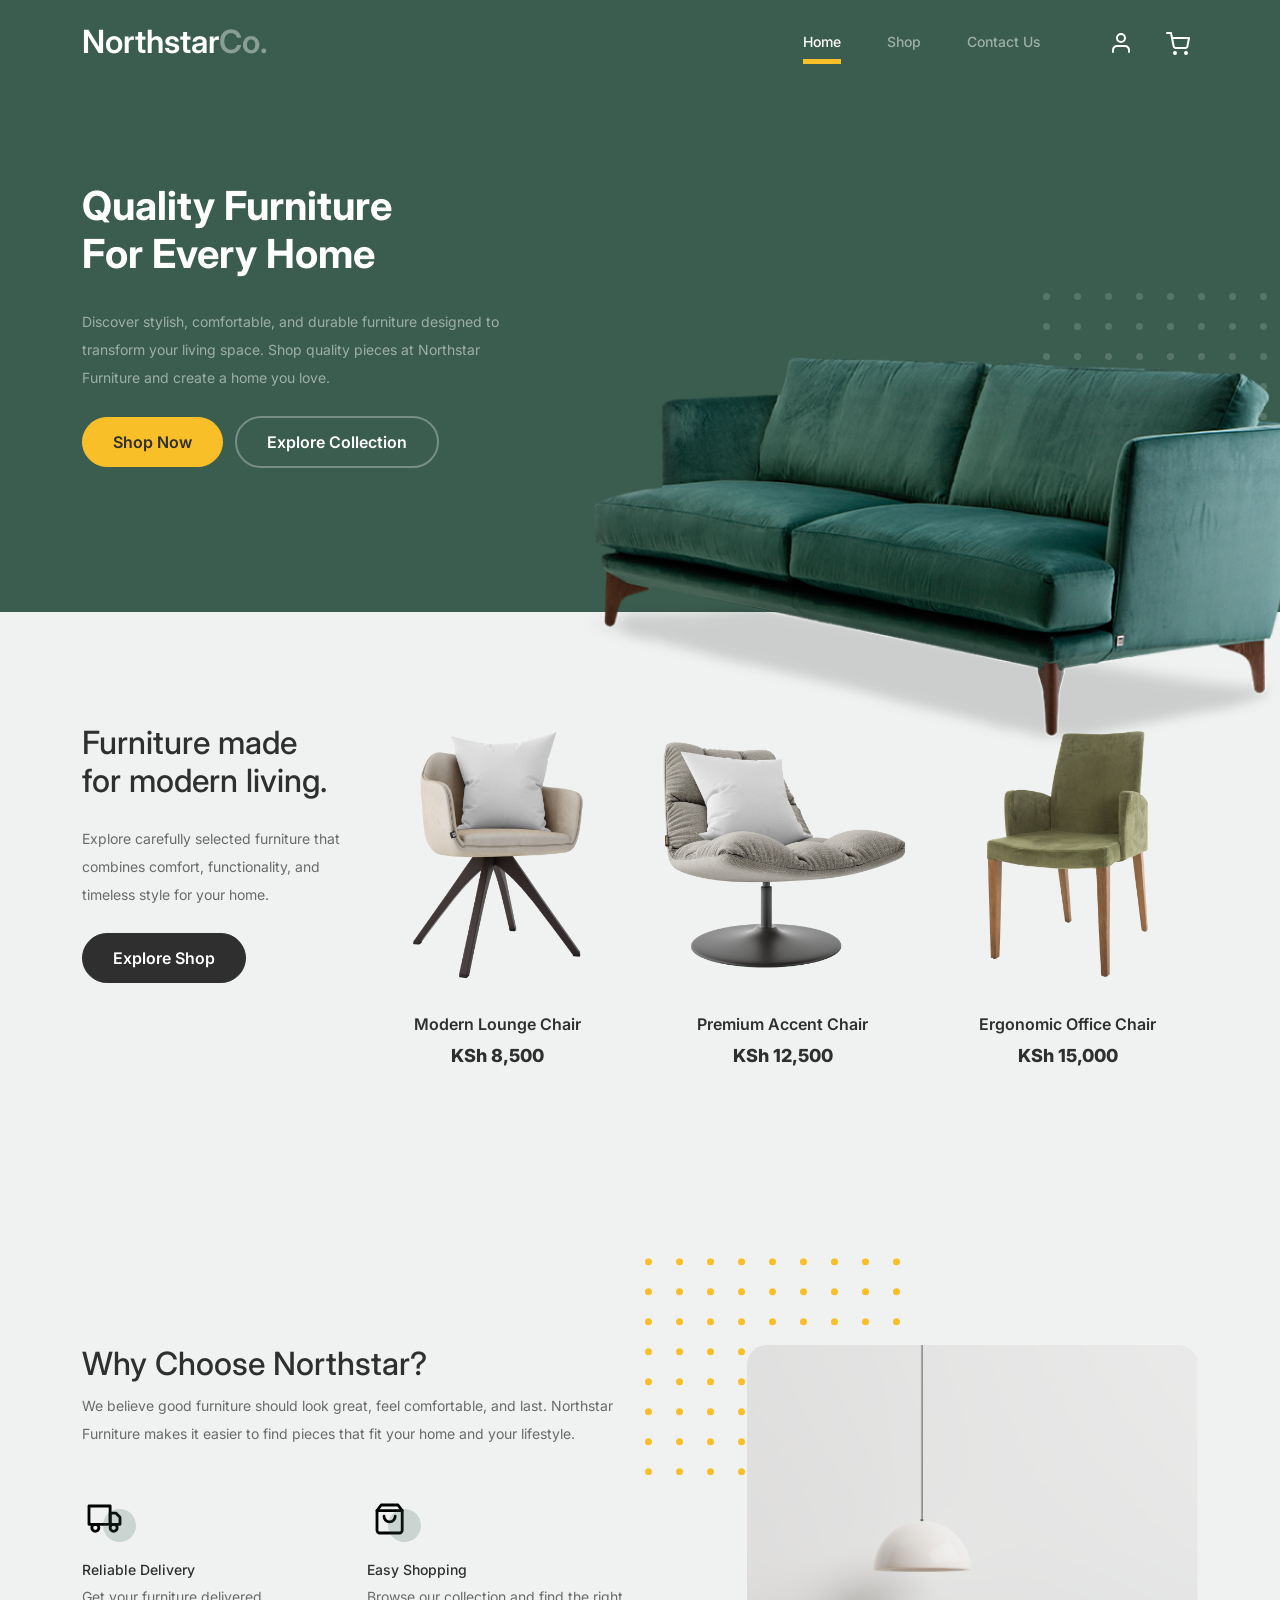
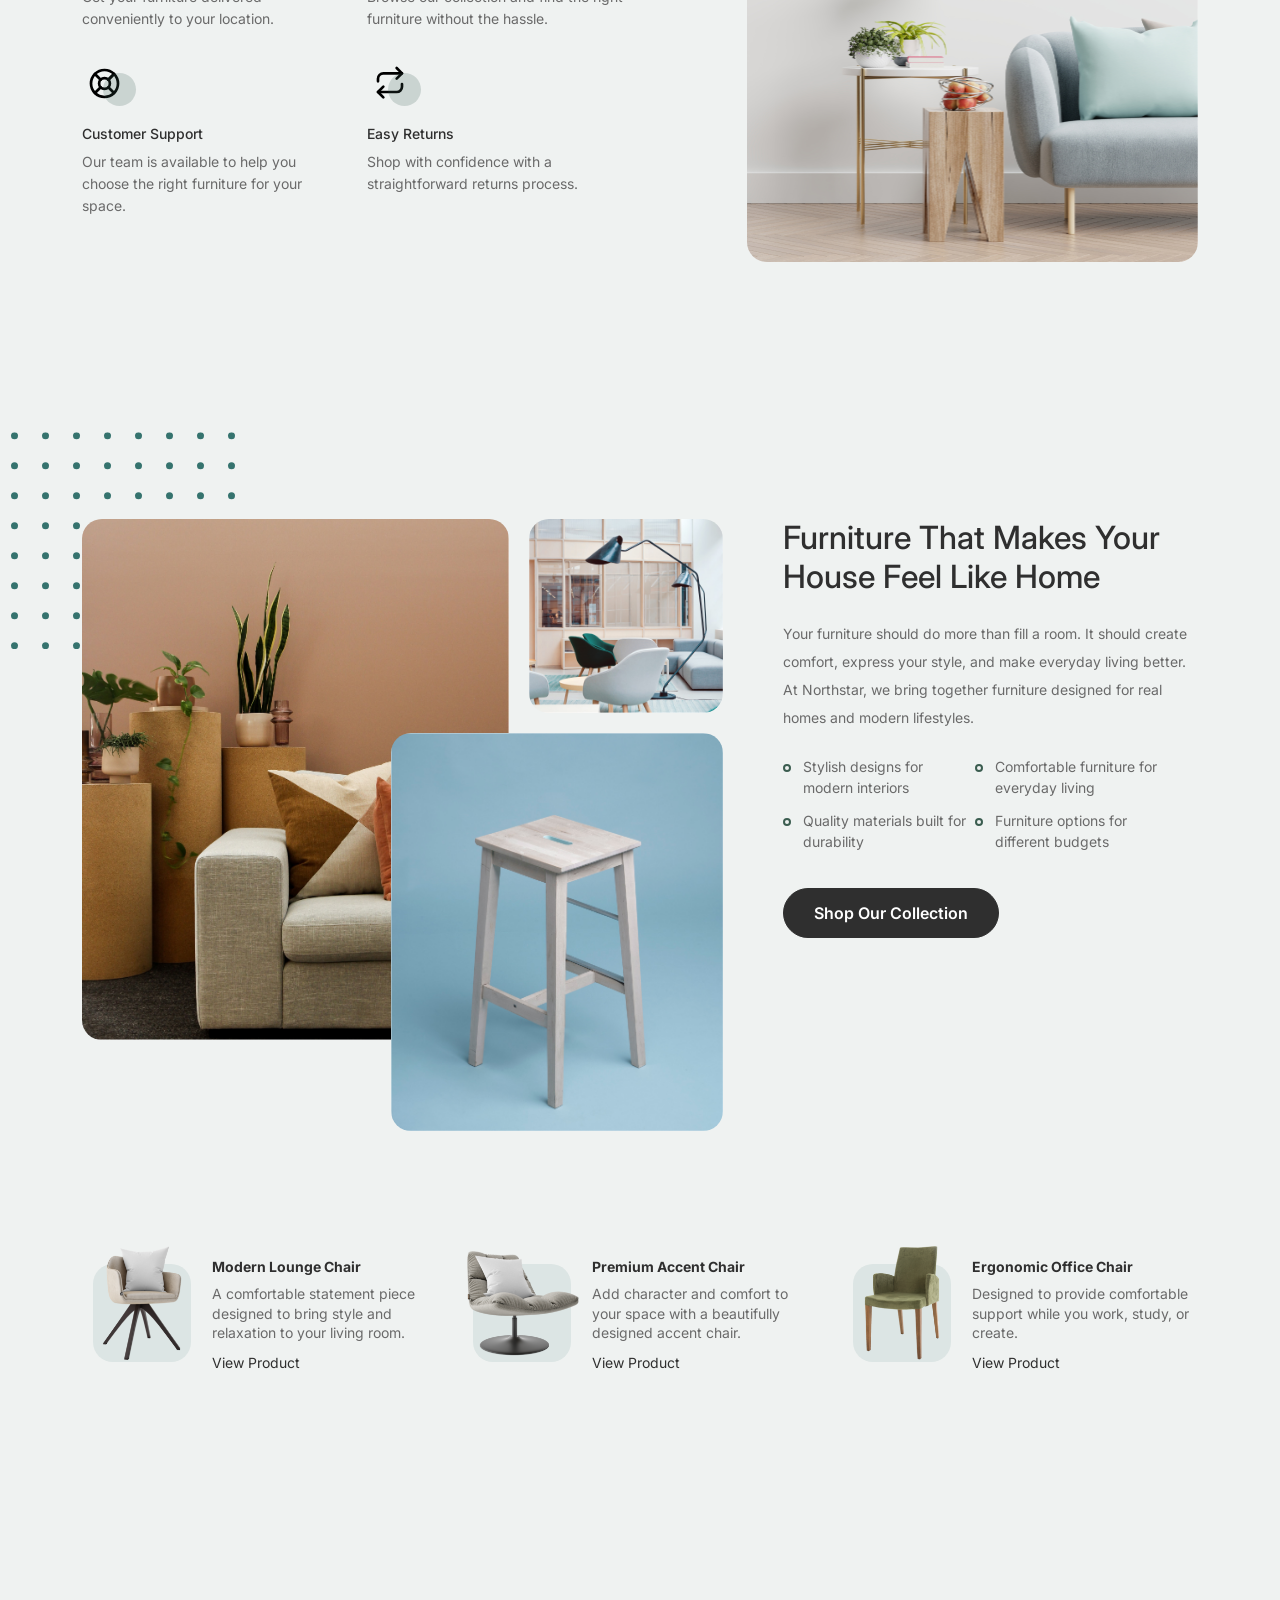
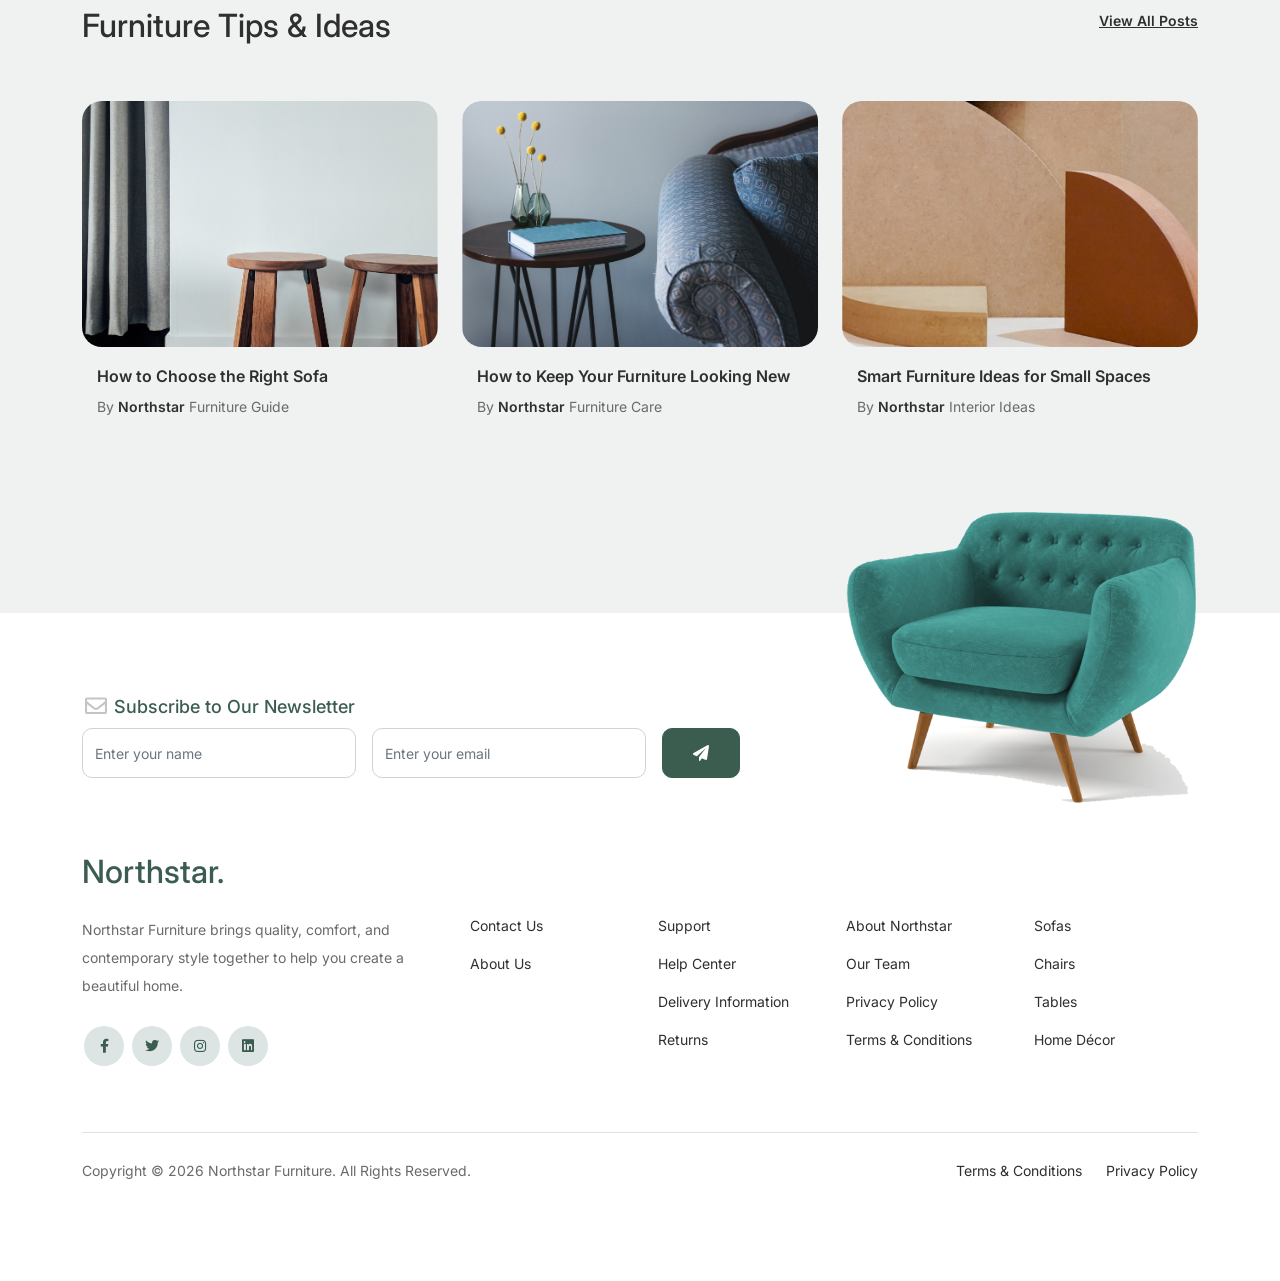
==== commit 7a70ab11: "Change on the login, reg and fogotpassword file" ====
--- a/index.html
+++ b/index.html
@@ -477,145 +477,6 @@
     </div>
     <!-- End Popular Product -->
 
-    <!-- Start Testimonial Slider -->
-    <div class="testimonial-section">
-      <div class="container">
-        <div class="row">
-          <div class="col-lg-7 mx-auto text-center">
-            <h2 class="section-title">What Our Customers Say</h2>
-          </div>
-        </div>
-
-        <div class="row justify-content-center">
-          <div class="col-lg-12">
-            <div class="testimonial-slider-wrap text-center">
-              <div id="testimonial-nav">
-                <span
-                  class="prev"
-                  data-controls="prev"
-                  aria-label="Previous testimonial"
-                >
-                  <span class="fa fa-chevron-left"></span>
-                </span>
-
-                <span
-                  class="next"
-                  data-controls="next"
-                  aria-label="Next testimonial"
-                >
-                  <span class="fa fa-chevron-right"></span>
-                </span>
-              </div>
-
-              <div class="testimonial-slider">
-                <!-- Testimonial 1 -->
-                <div class="item">
-                  <div class="row justify-content-center">
-                    <div class="col-lg-8 mx-auto">
-                      <div class="testimonial-block text-center">
-                        <blockquote class="mb-5">
-                          <p>
-                            "The chair I ordered from Northstar looks even
-                            better in person. The quality is excellent and it
-                            fits perfectly in my living room."
-                          </p>
-                        </blockquote>
-
-                        <div class="author-info">
-                          <div class="author-pic">
-                            <img
-                              src="images/person-1.png"
-                              alt="Northstar customer"
-                              class="img-fluid"
-                            />
-                          </div>
-
-                          <h3 class="font-weight-bold">Sarah W.</h3>
-
-                          <span class="position d-block mb-3">
-                            Verified Customer
-                          </span>
-                        </div>
-                      </div>
-                    </div>
-                  </div>
-                </div>
-                <!-- End Testimonial 1 -->
-
-                <!-- Testimonial 2 -->
-                <div class="item">
-                  <div class="row justify-content-center">
-                    <div class="col-lg-8 mx-auto">
-                      <div class="testimonial-block text-center">
-                        <blockquote class="mb-5">
-                          <p>
-                            "I was impressed by how simple the ordering process
-                            was. The furniture arrived in great condition and
-                            the quality is worth the price."
-                          </p>
-                        </blockquote>
-
-                        <div class="author-info">
-                          <div class="author-pic">
-                            <img
-                              src="images/person-1.png"
-                              alt="Northstar customer"
-                              class="img-fluid"
-                            />
-                          </div>
-
-                          <h3 class="font-weight-bold">James K.</h3>
-
-                          <span class="position d-block mb-3">
-                            Verified Customer
-                          </span>
-                        </div>
-                      </div>
-                    </div>
-                  </div>
-                </div>
-                <!-- End Testimonial 2 -->
-
-                <!-- Testimonial 3 -->
-                <div class="item">
-                  <div class="row justify-content-center">
-                    <div class="col-lg-8 mx-auto">
-                      <div class="testimonial-block text-center">
-                        <blockquote class="mb-5">
-                          <p>
-                            "Northstar has a great selection of furniture. I
-                            found exactly what I was looking for without going
-                            from store to store."
-                          </p>
-                        </blockquote>
-
-                        <div class="author-info">
-                          <div class="author-pic">
-                            <img
-                              src="images/person-1.png"
-                              alt="Northstar customer"
-                              class="img-fluid"
-                            />
-                          </div>
-
-                          <h3 class="font-weight-bold">Brian M.</h3>
-
-                          <span class="position d-block mb-3">
-                            Verified Customer
-                          </span>
-                        </div>
-                      </div>
-                    </div>
-                  </div>
-                </div>
-                <!-- End Testimonial 3 -->
-              </div>
-            </div>
-          </div>
-        </div>
-      </div>
-    </div>
-    <!-- End Testimonial Slider -->
 
     <!-- Start Blog Section -->
     <div class="blog-section">
